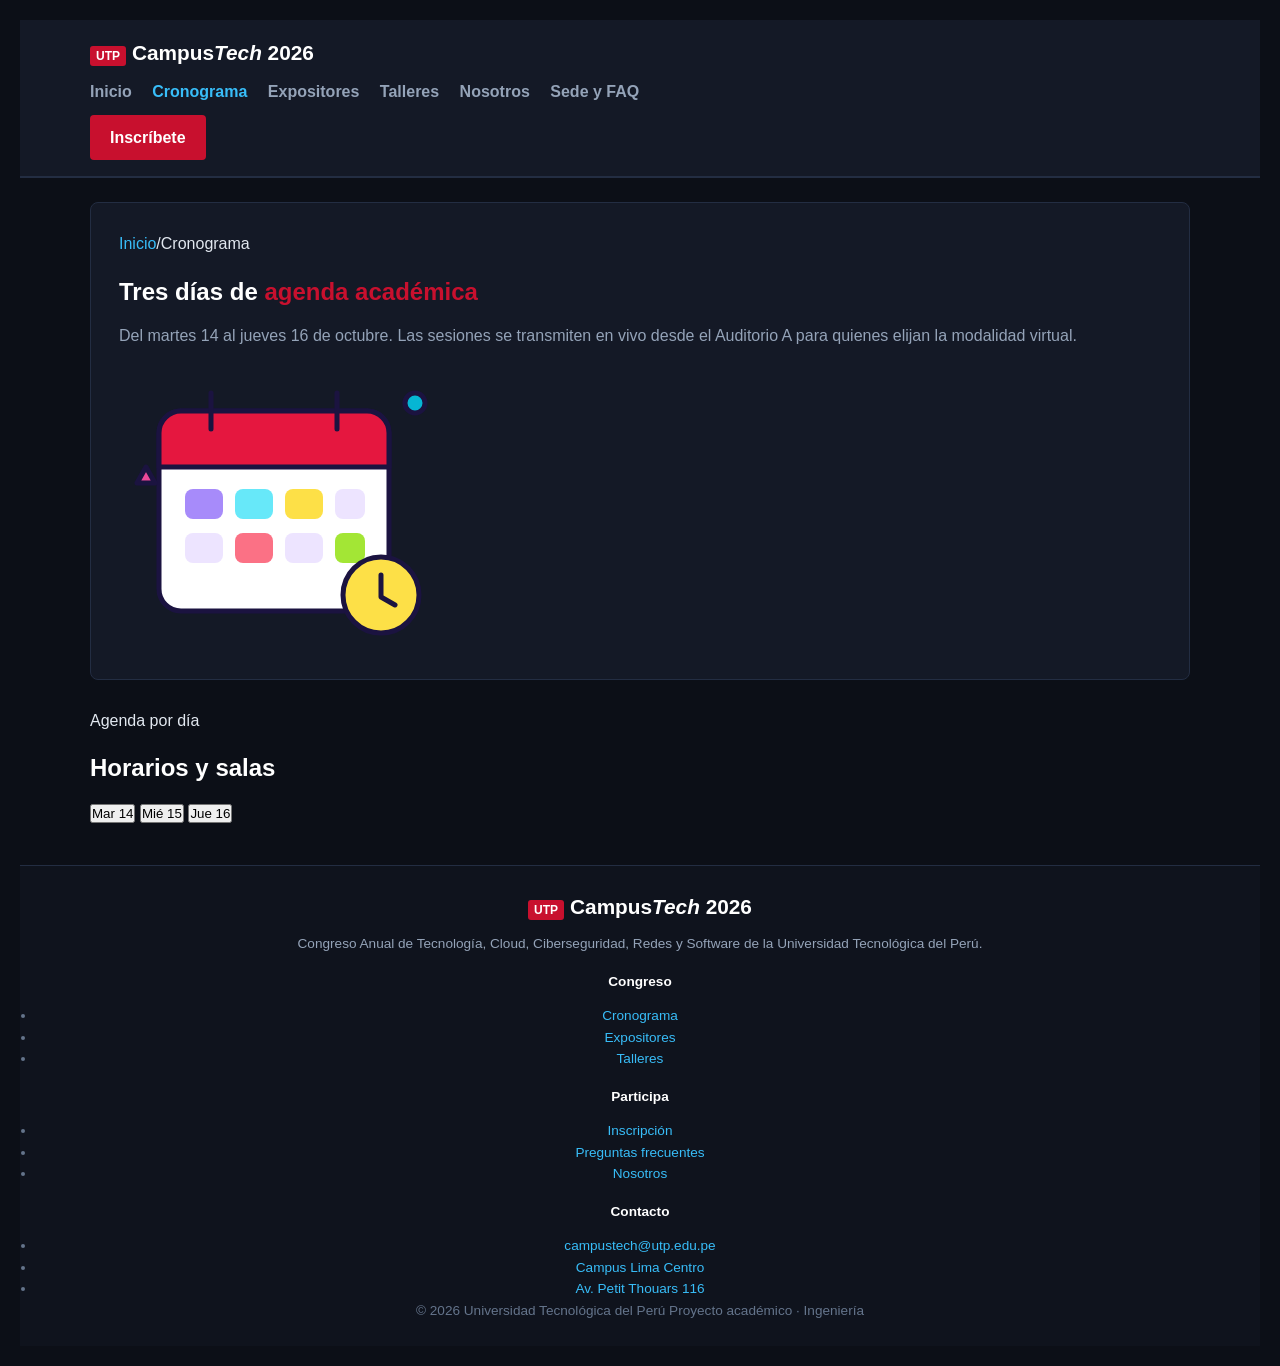
==== cronograma.html @ c03848bf "feat(sesion-02): estructura semantica HTML5 y navegacion multi-pagina" ====
<!DOCTYPE html>
<html lang="es">
<head>
  <meta charset="UTF-8">
  <meta name="viewport" content="width=device-width, initial-scale=1">
  <title>CampusTech UTP 2026 — Cronograma</title>
  <meta name="description" content="Agenda de los tres días de CampusTech UTP 2026: horarios, salas, tracks y tarifas de los pases.">
  <link rel="stylesheet" href="css/styles.css">
  </head>
<body>

  <!-- ========== HEADER ========== -->
  <header class="site-header">
    <div class="header-container">
      <a href="index.html" class="logo"><span class="utp-badge">UTP</span><span class="logo-text">Campus<em>Tech</em> 2026</span></a>
      <nav class="main-nav" id="main-nav" aria-label="Principal">
        <ul>
          <li><a href="index.html" class="nav-link">Inicio</a></li>
          <li><a href="cronograma.html" class="nav-link active" aria-current="page">Cronograma</a></li>
          <li><a href="expositores.html" class="nav-link">Expositores</a></li>
          <li><a href="talleres.html" class="nav-link">Talleres</a></li>
          <li><a href="nosotros.html" class="nav-link">Nosotros</a></li>
          <li><a href="sede.html" class="nav-link">Sede y FAQ</a></li>
        </ul>
        <a href="registro.html" class="btn-primary">Inscríbete</a>
      </nav>
      </div>
  </header>

  <main class="main-content">

    <!-- ========== HERO ========== -->
    <section class="hero-banner page-hero hero--cyan">
      <nav class="breadcrumb" aria-label="Ruta"><a href="index.html">Inicio</a><span>/</span><span aria-current="page">Cronograma</span></nav>
      <h1 class="page-title">Tres días de <span>agenda académica</span></h1>
      <p class="tagline">Del martes 14 al jueves 16 de octubre. Las sesiones se transmiten en vivo desde el Auditorio A para quienes elijan la modalidad virtual.</p>
      <img class="hero-art" src="assets/img/calendario.svg" alt="" width="320" height="280">
    </section>

    <!-- ========== AGENDA POR DÍA ========== -->
    <section class="table-section">
      <span class="section-eyebrow">Agenda por día</span>
      <h2>Horarios y salas</h2>
      <div class="filters" role="tablist" aria-label="Día del congreso">
        <button class="btn-filter active" role="tab" aria-selected="true" aria-controls="dia-14">Mar 14</button>
        <button class="btn-filter" role="tab" aria-selected="false" aria-controls="dia-15">Mié 15</button>
        <button class="btn-filter" role="tab" aria-selected="false" aria-controls="dia-16">Jue 16</button>
      </div>

      <!-- Martes 14 -->
      <div class="table-responsive" id="dia-14" role="tabpanel">
        <!-- En la sesión 04 se maquetarán las tablas de horarios y tarifas -->
<!-- <table class="custom-table">
          <caption>Martes 14 de octubre · Cloud y Sistemas<small>Horarios en hora de Lima (GMT-5)</small></caption>
          <thead><tr><th scope="col">Hora</th><th scope="col">Sesión</th><th scope="col">Expositor</th><th scope="col">Sala</th><th scope="col">Track</th></tr></thead>
          <tbody>
            <tr><td>08:30</td><td>Acreditación y café de bienvenida</td><td>Comité organizador</td><td>Hall principal</td><td><span class="badge">General</span></td></tr>
            <tr><td>09:15</td><td>Inauguración oficial</td><td>Decanato de Ingeniería</td><td>Auditorio A</td><td><span class="badge">General</span></td></tr>
            <tr class="highlight-row"><td>09:45</td><td>Keynote: Arquitecturas cloud-native en el Perú</td><td>Lucía Paredes</td><td>Auditorio A</td><td><span class="badge sistemas">Sistemas</span></td></tr>
            <tr><td>11:00</td><td>Zero Trust en redes universitarias</td><td>Camila Rojas</td><td>Sala 204</td><td><span class="badge seguridad">Seguridad</span></td></tr>
            <tr><td>11:00</td><td>SD-WAN y automatización con Python</td><td>Valeria Chávez</td><td>Lab 3</td><td><span class="badge redes">Redes</span></td></tr>
            <tr><td>14:30</td><td>Taller: APIs con TypeScript y testing</td><td>Martín Torres</td><td>Lab 1</td><td><span class="badge software">Software</span></td></tr>
            <tr><td>16:30</td><td>Panel: Datos e IA en la empresa peruana</td><td>Invitados</td><td>Auditorio A</td><td><span class="badge sistemas">Sistemas</span></td></tr>
          </tbody>
        </table>
      </div>

      <!-- Miércoles 15 -->
      <div class="table-responsive" id="dia-15" role="tabpanel" hidden>
        <!-- En la sesión 04 se maquetarán las tablas de horarios y tarifas -->
<!-- <table class="custom-table">
          <caption>Miércoles 15 de octubre · Seguridad y Redes<small>Horarios en hora de Lima (GMT-5)</small></caption>
          <thead><tr><th scope="col">Hora</th><th scope="col">Sesión</th><th scope="col">Expositor</th><th scope="col">Sala</th><th scope="col">Track</th></tr></thead>
          <tbody>
            <tr class="highlight-row"><td>09:00</td><td>Keynote: Anatomía de un ataque a la cadena de suministro</td><td>Diego Ramírez</td><td>Auditorio A</td><td><span class="badge seguridad">Seguridad</span></td></tr>
            <tr><td>10:30</td><td>Redes 5G privadas para la industria</td><td>Jorge Huamán</td><td>Sala 204</td><td><span class="badge redes">Redes</span></td></tr>
            <tr><td>10:30</td><td>Taller: Pentesting web con OWASP Top 10</td><td>Diego Ramírez</td><td>Lab 2</td><td><span class="badge seguridad">Seguridad</span></td></tr>
            <tr><td>12:00</td><td>Observabilidad para equipos pequeños</td><td>Rosa Medina</td><td>Sala 204</td><td><span class="badge sistemas">Sistemas</span></td></tr>
            <tr><td>14:30</td><td>Taller: Laboratorio de enrutamiento con Packet Tracer</td><td>Valeria Chávez</td><td>Lab 3</td><td><span class="badge redes">Redes</span></td></tr>
            <tr><td>16:00</td><td>Capture The Flag interfacultades</td><td>CiberLab</td><td>Labs 1–2</td><td><span class="badge seguridad">Seguridad</span></td></tr>
            <tr><td>18:00</td><td>Networking y feria de empleabilidad</td><td>Empresas aliadas</td><td>Hall principal</td><td><span class="badge">General</span></td></tr>
          </tbody>
        </table>
      </div>

      <!-- Jueves 16 -->
      <div class="table-responsive" id="dia-16" role="tabpanel" hidden>
        <!-- En la sesión 04 se maquetarán las tablas de horarios y tarifas -->
<!-- <table class="custom-table">
          <caption>Jueves 16 de octubre · Software y cierre<small>Horarios en hora de Lima (GMT-5)</small></caption>
          <thead><tr><th scope="col">Hora</th><th scope="col">Sesión</th><th scope="col">Expositor</th><th scope="col">Sala</th><th scope="col">Track</th></tr></thead>
          <tbody>
            <tr class="highlight-row"><td>09:00</td><td>Keynote: Diseño de APIs que sobreviven a su segundo año</td><td>Martín Torres</td><td>Auditorio A</td><td><span class="badge software">Software</span></td></tr>
            <tr><td>10:30</td><td>Rendimiento en apps móviles a escala</td><td>Andrés Salazar</td><td>Sala 204</td><td><span class="badge software">Software</span></td></tr>
            <tr><td>10:30</td><td>Taller: CI/CD con GitHub Actions</td><td>Paola Vega</td><td>Lab 1</td><td><span class="badge software">Software</span></td></tr>
            <tr><td>12:00</td><td>Gobierno de seguridad para equipos pequeños</td><td>Camila Rojas</td><td>Sala 204</td><td><span class="badge seguridad">Seguridad</span></td></tr>
            <tr><td>14:30</td><td>Final del hackathon CampusTech</td><td>Jurado</td><td>Auditorio A</td><td><span class="badge software">Software</span></td></tr>
            <tr class="highlight-row"><td>17:00</td><td>Premiación y clausura</td><td>Comité organizador</td><td>Auditorio A</td><td><span class="badge">General</span></td></tr>
          </tbody>
        </table>
      </div>
    </section>

    <!-- ========== SALAS ========== -->
    <section>
      <span class="section-eyebrow">Salas</span>
      <h2>Dónde ocurre cada sesión</h2>
      <p class="section-subtitle">Todas las salas están en el pabellón B del Campus Lima Centro, a menos de dos minutos entre sí.</p>
      <div class="two-col">
        <div class="info-card"><span class="label">Auditorio A · 450 personas</span><h3>Keynotes y paneles</h3><p>Sesiones plenarias con traducción y transmisión en vivo.</p></div>
        <div class="info-card"><span class="label">Sala 204 · 120 personas</span><h3>Charlas técnicas</h3><p>Tracks de Ciberseguridad y Sistemas en formato de 45 minutos.</p></div>
        <div class="info-card"><span class="label">Labs 1–3 · 30 puestos c/u</span><h3>Talleres prácticos</h3><p>Equipos con entornos preconfigurados. Requiere inscripción previa al taller.</p></div>
        <div class="info-card"><span class="label">Hall principal</span><h3>Feria y networking</h3><p>Stands de empresas aliadas, café y zona de pósters de proyectos estudiantiles.</p></div>
      </div>
    </section>

    <!-- ========== TARIFAS ========== -->
    <section class="table-section" id="tarifas">
      <span class="section-eyebrow">Pases y tarifas</span>
      <h2>Elige tu pase</h2>
      <div class="table-responsive">
        <!-- En la sesión 04 se maquetarán las tablas de horarios y tarifas -->
<!-- <table class="custom-table">
          <caption>Comparativa de pases<small>Precios en soles, IGV incluido. Preventa válida hasta el 30 de septiembre.</small></caption>
          <thead><tr><th scope="col">Beneficio</th><th scope="col">Estudiante</th><th scope="col" class="recommended">Completo</th><th scope="col">Profesional</th></tr></thead>
          <tbody>
            <tr><th scope="row">Precio preventa</th><td class="price">S/ 40</td><td class="price recommended">S/ 90</td><td class="price">S/ 180</td></tr>
            <tr><th scope="row">Precio regular</th><td>S/ 60</td><td class="recommended">S/ 120</td><td>S/ 220</td></tr>
            <tr><th scope="row">Charlas magistrales</th><td class="check">✓</td><td class="check recommended">✓</td><td class="check">✓</td></tr>
            <tr><th scope="row">Talleres prácticos</th><td class="cross">—</td><td class="check recommended">2 talleres</td><td class="check">Ilimitados</td></tr>
            <tr><th scope="row">Kit del congreso</th><td class="cross">—</td><td class="check recommended">✓</td><td class="check">✓</td></tr>
            <tr><th scope="row">Certificado digital</th><td class="check">✓</td><td class="check recommended">✓</td><td class="check">✓</td></tr>
            <tr><th scope="row">Acceso a grabaciones</th><td class="cross">—</td><td class="check recommended">30 días</td><td class="check">1 año</td></tr>
            <tr><th scope="row">Cupos disponibles</th><td>120</td><td class="recommended"><span class="badge-urgent">Últimos 18</span></td><td>40</td></tr>
          </tbody>
        </table>
      </div>
    </section>

    <!-- ========== CTA ========== -->
    <section class="cta-band">
      <div>
        <h2>¿Ya elegiste tu pase?</h2>
        <p>Completa tu inscripción en menos de dos minutos y recibe la confirmación por correo.</p>
      </div>
      <div class="hero-actions"><a href="registro.html" class="btn-primary">Ir al registro</a></div>
    </section>
  </main>

  <!-- ========== FOOTER ========== -->
  <footer class="site-footer">
    <div class="footer-grid">
      <div class="footer-col">
        <a href="index.html" class="logo"><span class="utp-badge">UTP</span><span class="logo-text">Campus<em>Tech</em> 2026</span></a>
        <p>Congreso Anual de Tecnología, Cloud, Ciberseguridad, Redes y Software de la Universidad Tecnológica del Perú.</p>
      </div>
      <div class="footer-col">
        <h4>Congreso</h4>
        <ul>
          <li><a href="cronograma.html">Cronograma</a></li>
          <li><a href="expositores.html">Expositores</a></li>
          <li><a href="talleres.html">Talleres</a></li>
        </ul>
      </div>
      <div class="footer-col">
        <h4>Participa</h4>
        <ul>
          <li><a href="registro.html">Inscripción</a></li>
          <li><a href="sede.html">Preguntas frecuentes</a></li>
          <li><a href="nosotros.html">Nosotros</a></li>
        </ul>
      </div>
      <div class="footer-col">
        <h4>Contacto</h4>
        <ul>
          <li><a href="mailto:campustech@utp.edu.pe">campustech@utp.edu.pe</a></li>
          <li><a href="sede.html">Campus Lima Centro</a></li>
          <li><a href="sede.html">Av. Petit Thouars 116</a></li>
        </ul>
      </div>
    </div>
    <div class="footer-bottom">
      <span>© 2026 Universidad Tecnológica del Perú</span>
      <span>Proyecto académico · Ingeniería</span>
    </div>
  </footer>

</body>
</html>
---- css/styles.css ----
/* ========================================================
   CampusTech UTP 2026 — Unidad 1: Estilos Básicos de HTML5
   ======================================================== */
* {
  margin: 0;
  padding: 0;
  box-sizing: border-box;
}

body {
  font-family: Arial, Helvetica, sans-serif;
  background-color: #0c0f17;
  color: #e2e8f0;
  line-height: 1.6;
  padding: 20px;
}

h1, h2, h3, h4 {
  color: #ffffff;
  margin-top: 16px;
  margin-bottom: 12px;
}

h1 span, h2 span {
  color: #c8102e;
}

p {
  margin-bottom: 14px;
  color: #94a3b8;
}

a {
  color: #38bdf8;
  text-decoration: none;
}

a:hover {
  text-decoration: underline;
}

.live-pill {
  display: inline-block;
  background-color: #1e293b;
  color: #38bdf8;
  padding: 4px 12px;
  border-radius: 12px;
  font-size: 0.85rem;
  margin-bottom: 12px;
  border: 1px solid #334155;
}

.live-dot {
  display: inline-block;
  width: 8px;
  height: 8px;
  background-color: #38bdf8;
  border-radius: 50%;
  margin-right: 6px;
}

.utp-badge {
  background-color: #c8102e;
  color: #ffffff;
  font-size: 0.75rem;
  font-weight: bold;
  padding: 3px 6px;
  border-radius: 3px;
  margin-right: 6px;
}

.site-header {
  background-color: #141926;
  border-bottom: 2px solid #232d42;
  padding: 16px;
  margin-bottom: 24px;
}

.header-container {
  max-width: 1100px;
  margin: 0 auto;
}

.logo {
  font-size: 1.3rem;
  font-weight: bold;
  color: #ffffff;
  display: block;
  margin-bottom: 10px;
}

.main-nav ul {
  list-style: none;
  padding: 0;
  margin: 10px 0;
}

.main-nav li {
  display: inline-block;
  margin-right: 16px;
}

.nav-link {
  color: #94a3b8;
  font-weight: bold;
}

.nav-link.active {
  color: #38bdf8;
}

.main-content {
  max-width: 1100px;
  margin: 0 auto;
}

.hero-banner {
  background-color: #141926;
  border: 1px solid #232d42;
  border-radius: 8px;
  padding: 28px;
  margin-bottom: 28px;
}

.hero-actions {
  margin: 18px 0;
}

.btn-primary {
  display: inline-block;
  background-color: #c8102e;
  color: #ffffff;
  padding: 10px 20px;
  border-radius: 4px;
  font-weight: bold;
  margin-right: 10px;
}

.btn-secondary {
  display: inline-block;
  background-color: #1e293b;
  color: #f1f5f9;
  border: 1px solid #334155;
  padding: 10px 20px;
  border-radius: 4px;
  font-weight: bold;
}

.hero-meta div {
  margin-bottom: 6px;
  color: #94a3b8;
}

.hero-meta strong {
  color: #ffffff;
  margin-right: 6px;
}

.tracks-grid, .speakers-grid, .workshops-grid, .stats-grid {
  margin: 20px 0;
}

.track-card, .speaker-card, .workshop-card, .stat, .mission-card, .info-card {
  background-color: #141926;
  border: 1px solid #232d42;
  border-radius: 6px;
  padding: 16px;
  margin-bottom: 16px;
}

.badge {
  display: inline-block;
  padding: 3px 8px;
  font-size: 0.75rem;
  border-radius: 3px;
  background-color: #1e293b;
  color: #38bdf8;
  border: 1px solid #334155;
  margin-bottom: 8px;
}

.custom-table {
  width: 100%;
  border-collapse: collapse;
  margin: 16px 0 24px;
  background-color: #141926;
}

.custom-table caption {
  text-align: left;
  font-weight: bold;
  color: #38bdf8;
  margin-bottom: 8px;
  font-size: 1.1rem;
}

.custom-table th, .custom-table td {
  border: 1px solid #334155;
  padding: 10px 12px;
  text-align: left;
}

.custom-table th {
  background-color: #1e293b;
  color: #ffffff;
}

.custom-table tr:nth-child(even) {
  background-color: #0f131d;
}

.form-card {
  background-color: #141926;
  border: 1px solid #232d42;
  border-radius: 8px;
  padding: 24px;
  margin: 20px 0;
}

fieldset {
  border: 1px solid #334155;
  border-radius: 6px;
  padding: 16px;
  margin-bottom: 20px;
}

legend {
  font-weight: bold;
  color: #38bdf8;
  padding: 0 8px;
}

.form-group {
  margin-bottom: 14px;
}

label {
  display: block;
  margin-bottom: 4px;
  font-size: 0.9rem;
  color: #cbd5e1;
}

.required {
  color: #c8102e;
  margin-left: 4px;
}

input[type="text"], input[type="email"], input[type="tel"], select, textarea {
  width: 100%;
  max-width: 550px;
  padding: 8px 12px;
  background-color: #0c0f17;
  color: #ffffff;
  border: 1px solid #334155;
  border-radius: 4px;
  font-family: inherit;
  font-size: 0.95rem;
}

input[type="radio"], input[type="checkbox"] {
  margin-right: 8px;
}

.form-hint {
  display: block;
  font-size: 0.8rem;
  color: #64748b;
  margin-top: 4px;
}

video, audio {
  max-width: 100%;
  margin: 12px 0;
  display: block;
}

.site-footer {
  background-color: #0f131d;
  border-top: 1px solid #232d42;
  padding: 24px 16px;
  margin-top: 40px;
  text-align: center;
  color: #64748b;
  font-size: 0.85rem;
}
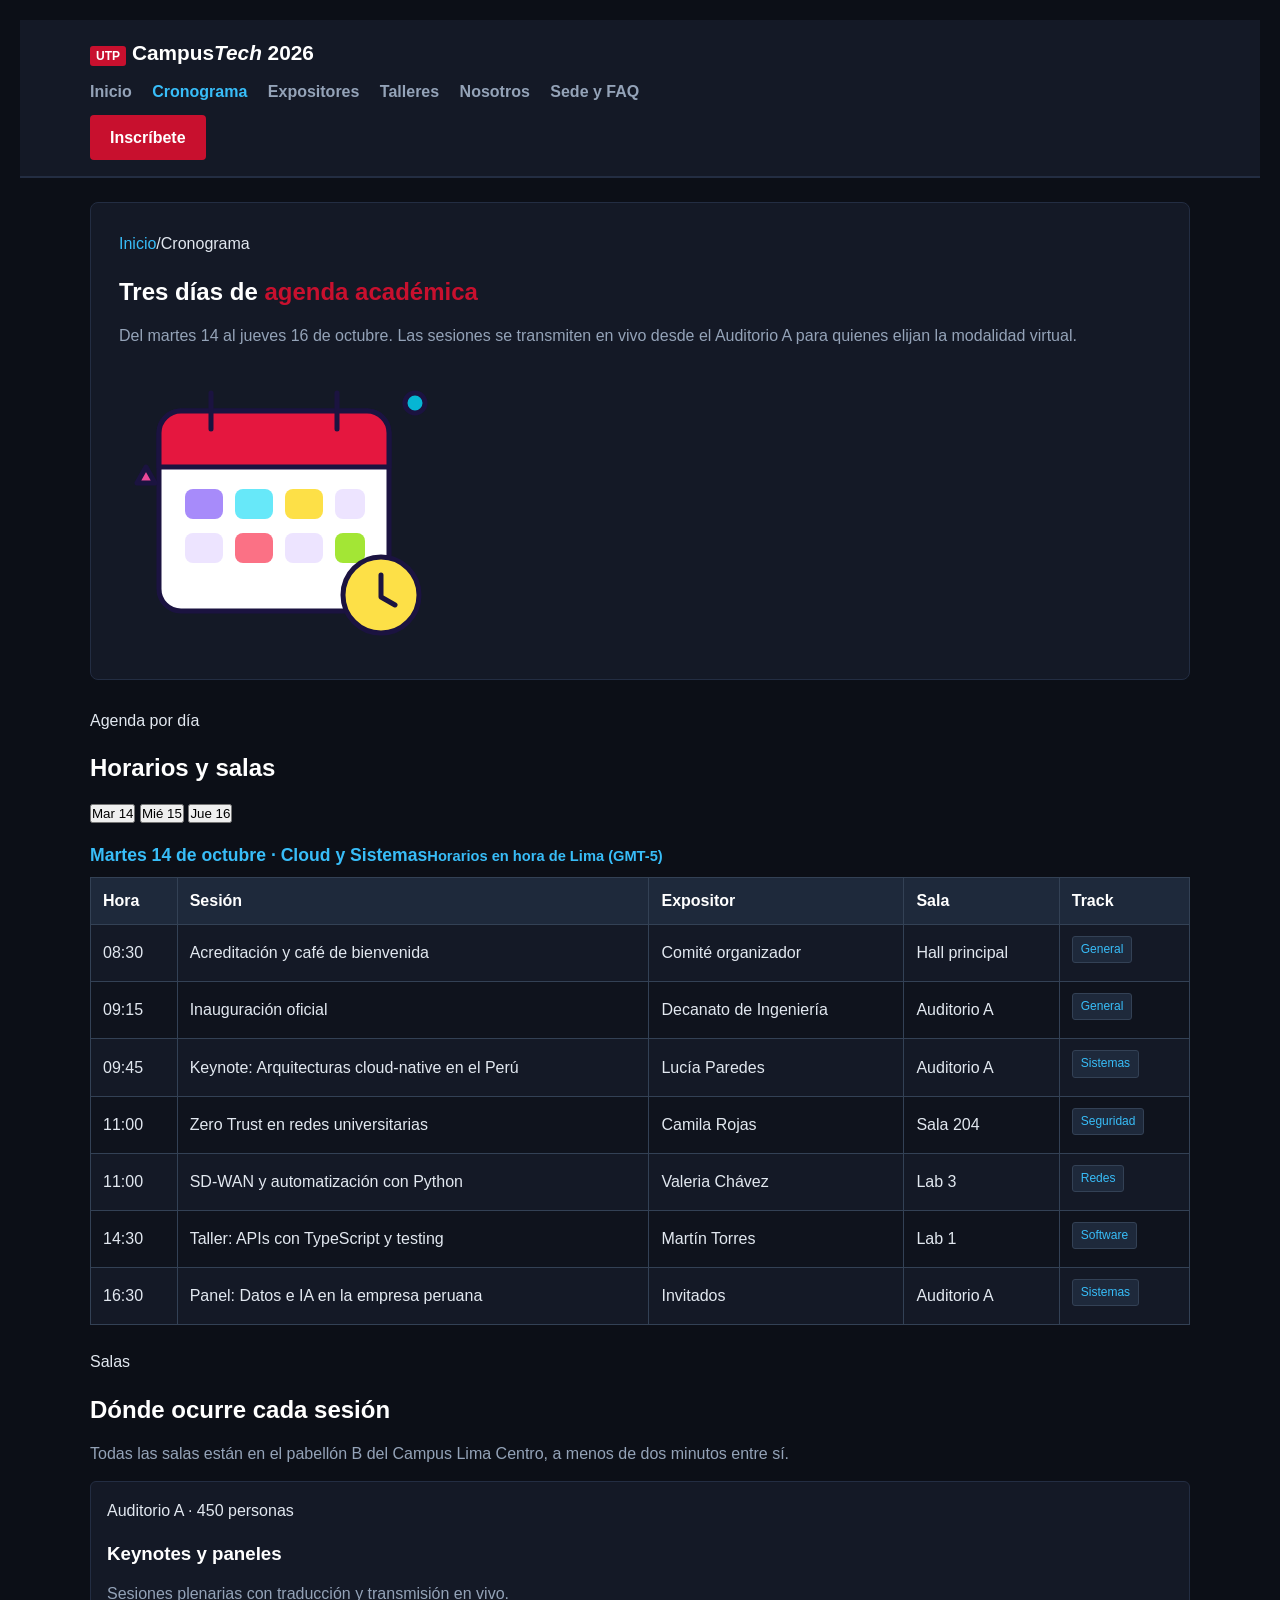
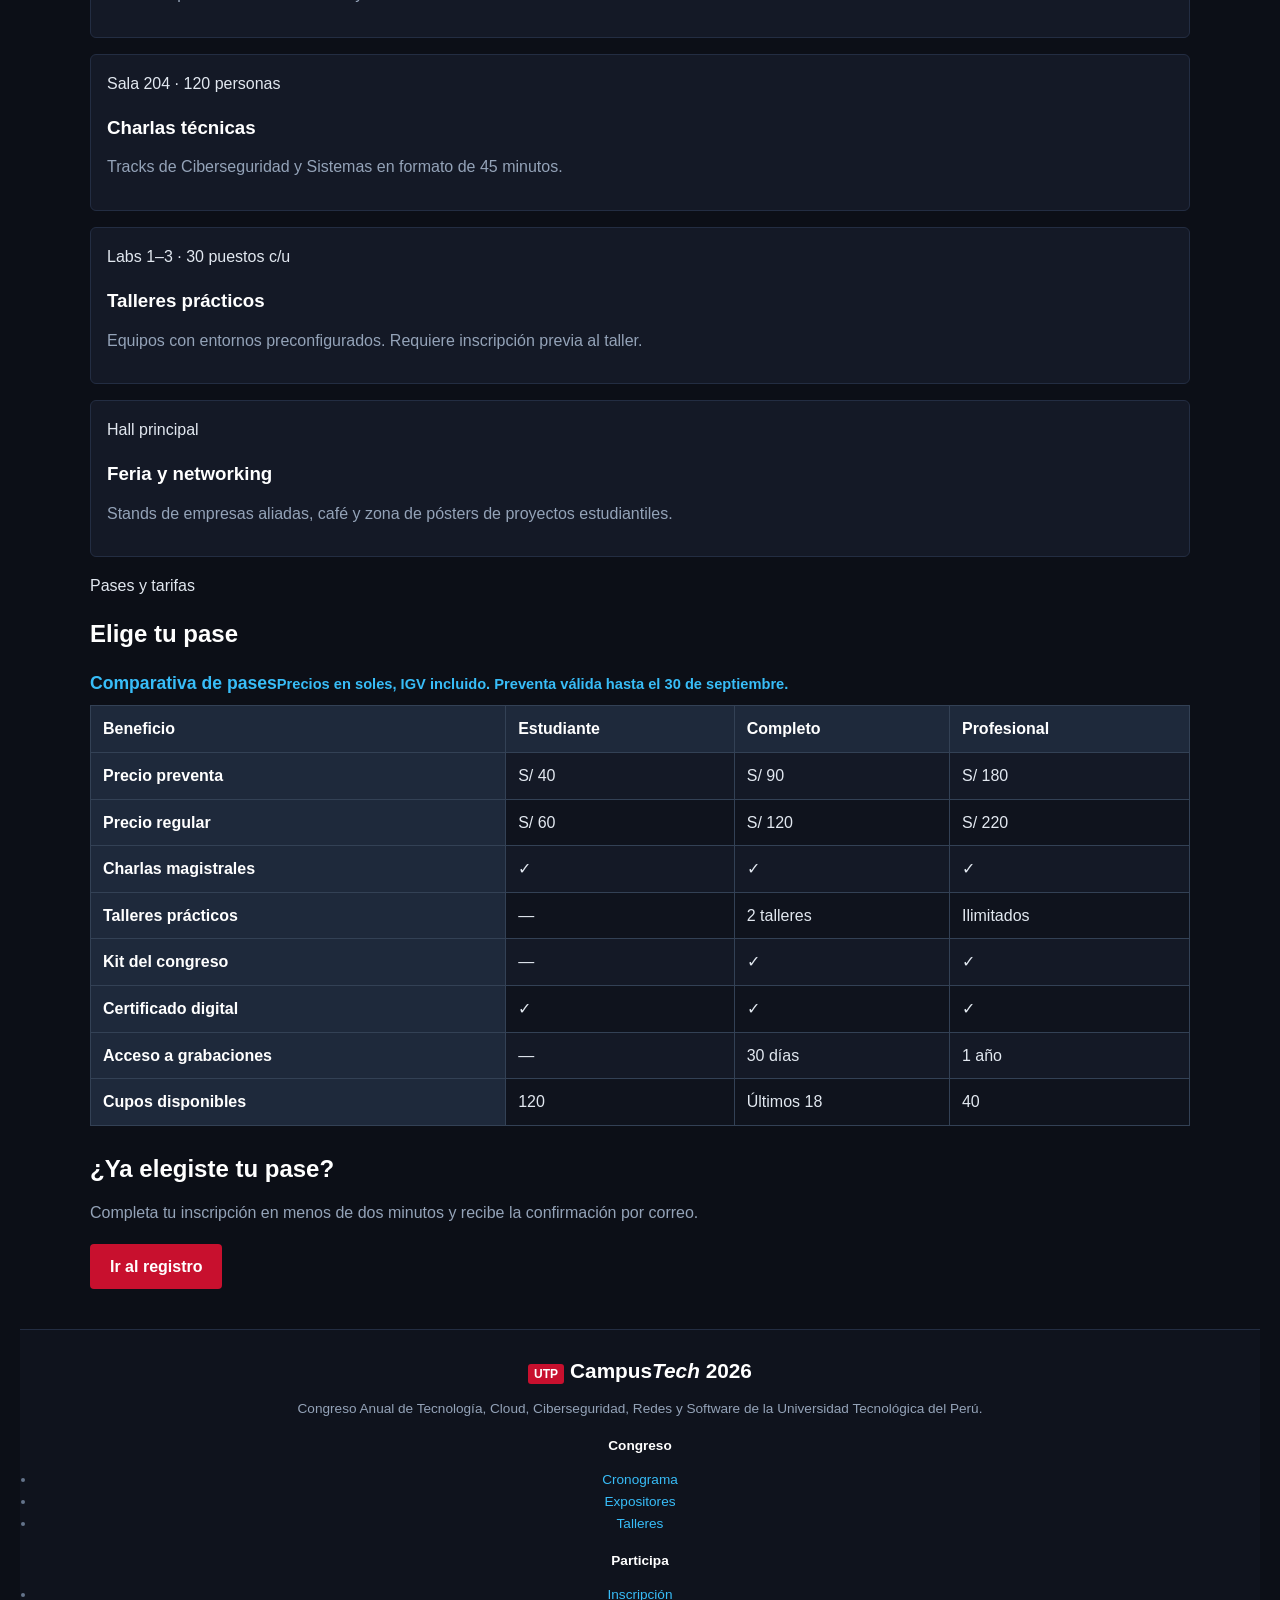
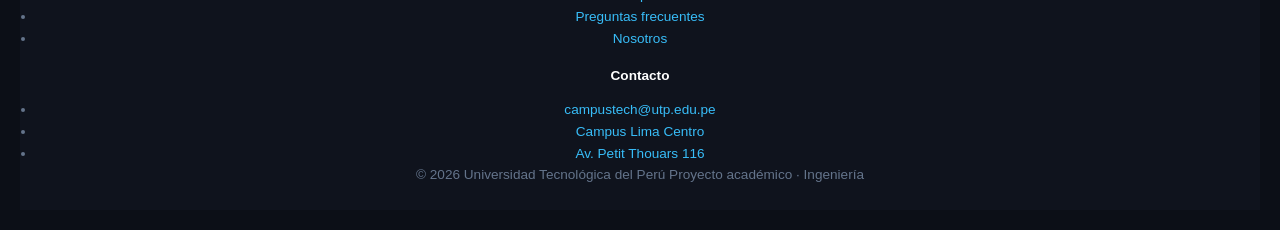
==== commit 2c3c43f8: "feat(sesion-04): tablas de datos estructuradas y catalogos accesibles" ====
--- a/cronograma.html
+++ b/cronograma.html
@@ -49,8 +49,7 @@
 
       <!-- Martes 14 -->
       <div class="table-responsive" id="dia-14" role="tabpanel">
-        <!-- En la sesión 04 se maquetarán las tablas de horarios y tarifas -->
-<!-- <table class="custom-table">
+        <table class="custom-table">
           <caption>Martes 14 de octubre · Cloud y Sistemas<small>Horarios en hora de Lima (GMT-5)</small></caption>
           <thead><tr><th scope="col">Hora</th><th scope="col">Sesión</th><th scope="col">Expositor</th><th scope="col">Sala</th><th scope="col">Track</th></tr></thead>
           <tbody>
@@ -67,8 +66,7 @@
 
       <!-- Miércoles 15 -->
       <div class="table-responsive" id="dia-15" role="tabpanel" hidden>
-        <!-- En la sesión 04 se maquetarán las tablas de horarios y tarifas -->
-<!-- <table class="custom-table">
+        <table class="custom-table">
           <caption>Miércoles 15 de octubre · Seguridad y Redes<small>Horarios en hora de Lima (GMT-5)</small></caption>
           <thead><tr><th scope="col">Hora</th><th scope="col">Sesión</th><th scope="col">Expositor</th><th scope="col">Sala</th><th scope="col">Track</th></tr></thead>
           <tbody>
@@ -85,8 +83,7 @@
 
       <!-- Jueves 16 -->
       <div class="table-responsive" id="dia-16" role="tabpanel" hidden>
-        <!-- En la sesión 04 se maquetarán las tablas de horarios y tarifas -->
-<!-- <table class="custom-table">
+        <table class="custom-table">
           <caption>Jueves 16 de octubre · Software y cierre<small>Horarios en hora de Lima (GMT-5)</small></caption>
           <thead><tr><th scope="col">Hora</th><th scope="col">Sesión</th><th scope="col">Expositor</th><th scope="col">Sala</th><th scope="col">Track</th></tr></thead>
           <tbody>
@@ -119,8 +116,7 @@
       <span class="section-eyebrow">Pases y tarifas</span>
       <h2>Elige tu pase</h2>
       <div class="table-responsive">
-        <!-- En la sesión 04 se maquetarán las tablas de horarios y tarifas -->
-<!-- <table class="custom-table">
+        <table class="custom-table">
           <caption>Comparativa de pases<small>Precios en soles, IGV incluido. Preventa válida hasta el 30 de septiembre.</small></caption>
           <thead><tr><th scope="col">Beneficio</th><th scope="col">Estudiante</th><th scope="col" class="recommended">Completo</th><th scope="col">Profesional</th></tr></thead>
           <tbody>
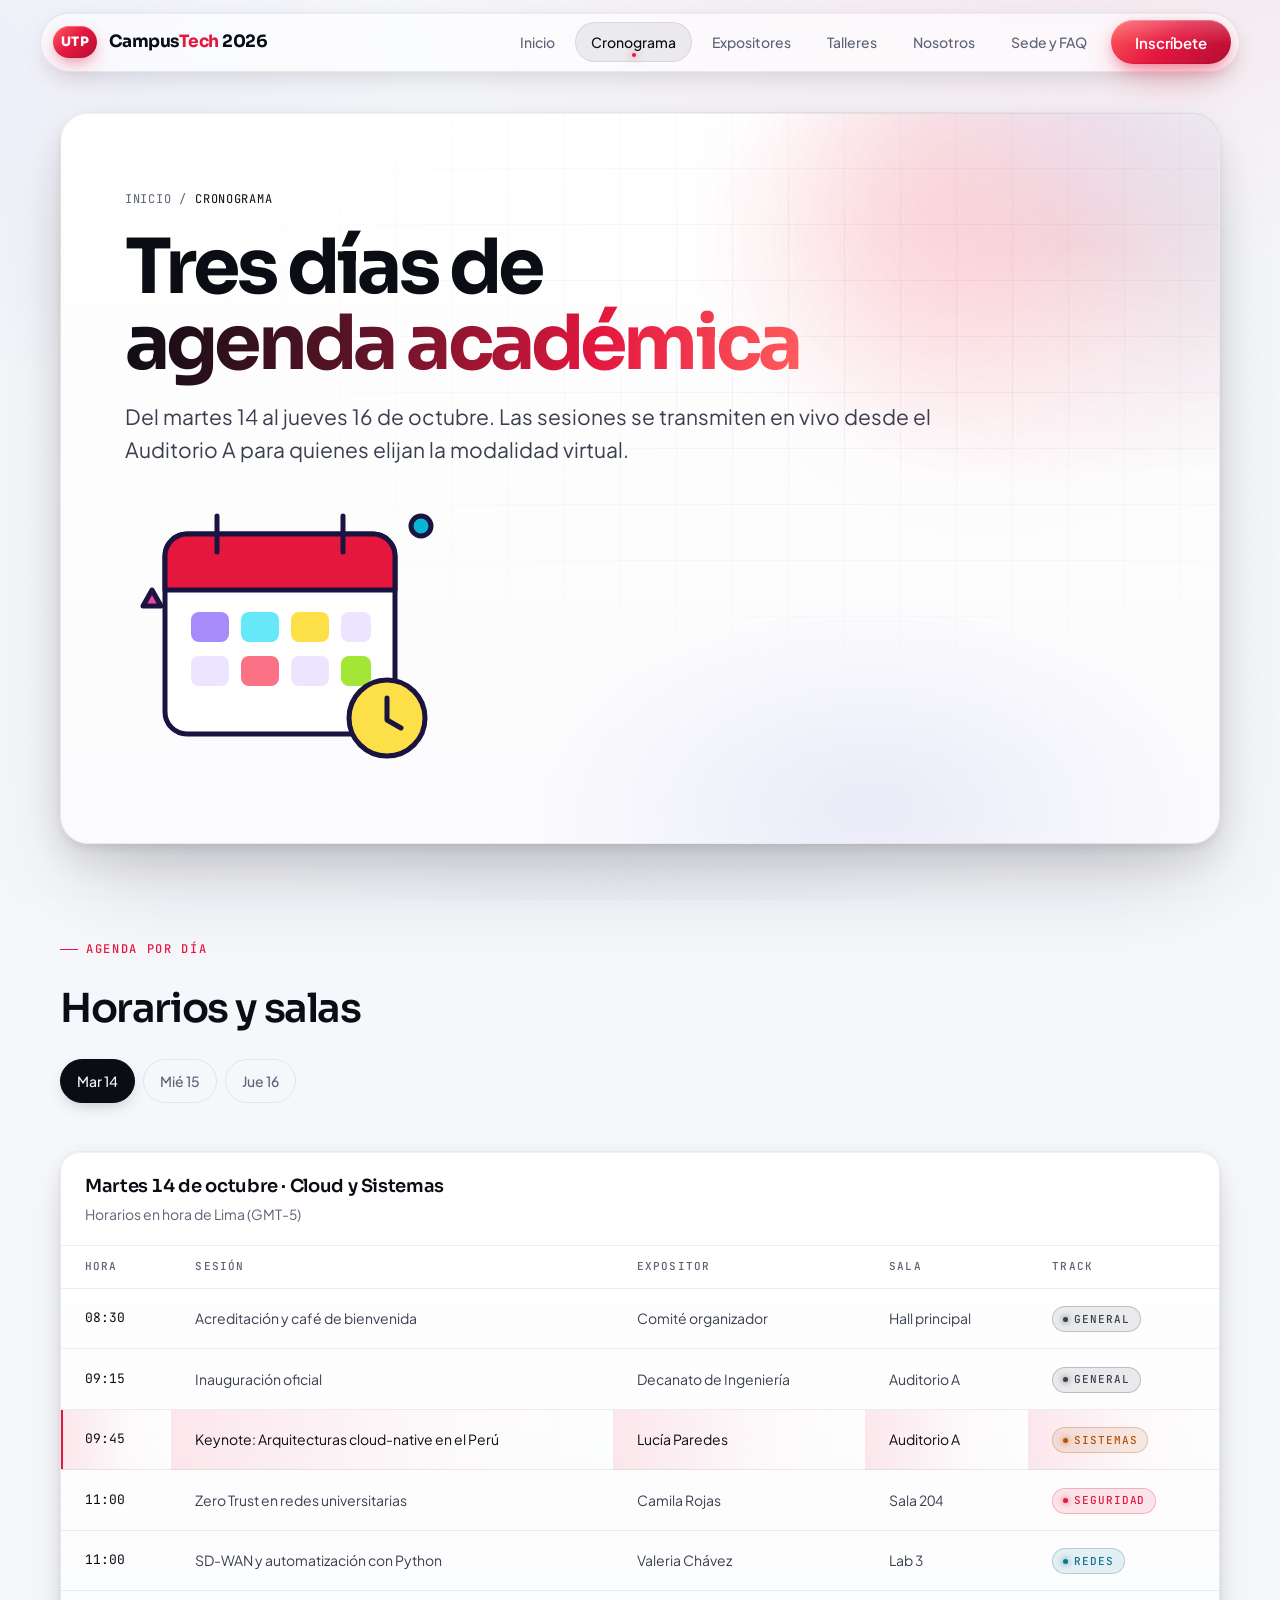
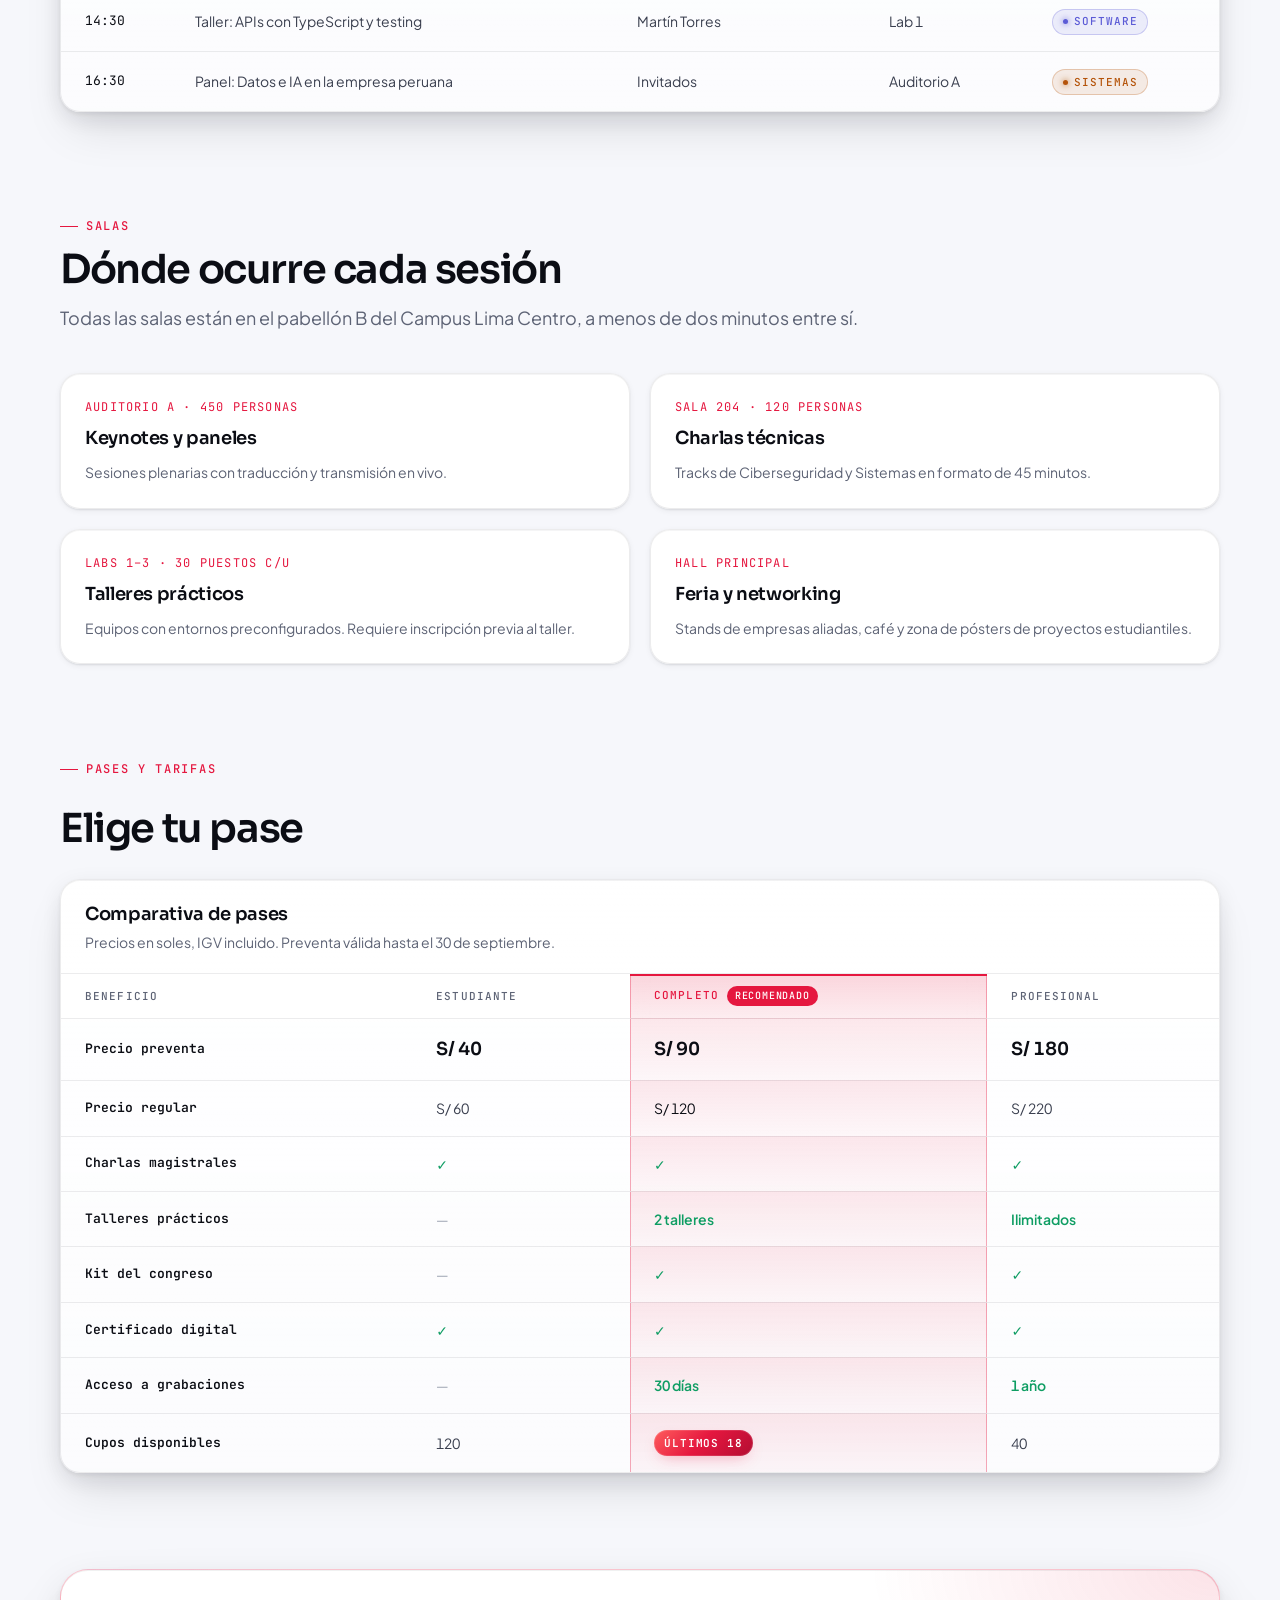
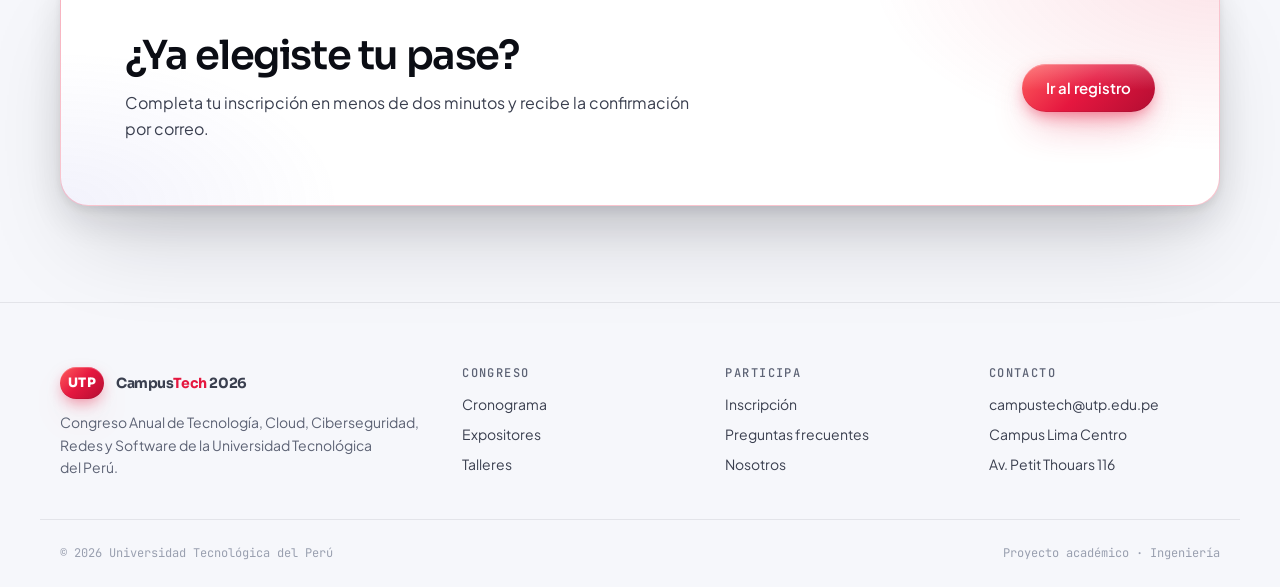
==== commit 2d68b0d1: "feat(sesion-06): tipografia Google Fonts, iconografia SVG y variables CSS" ====
--- a/cronograma.html
+++ b/cronograma.html
@@ -5,6 +5,9 @@
   <meta name="viewport" content="width=device-width, initial-scale=1">
   <title>CampusTech UTP 2026 — Cronograma</title>
   <meta name="description" content="Agenda de los tres días de CampusTech UTP 2026: horarios, salas, tracks y tarifas de los pases.">
+  <link rel="preconnect" href="https://fonts.googleapis.com">
+  <link rel="preconnect" href="https://fonts.gstatic.com" crossorigin>
+  <link href="https://fonts.googleapis.com/css2?family=Bricolage+Grotesque:opsz,wght@12..96,600..800&family=JetBrains+Mono:wght@400;500;600&family=Plus+Jakarta+Sans:wght@400;500;600;700&family=Sora:wght@500;600;700;800&display=swap" rel="stylesheet">
   <link rel="stylesheet" href="css/styles.css">
   </head>
 <body>
@@ -24,7 +27,10 @@
         </ul>
         <a href="registro.html" class="btn-primary">Inscríbete</a>
       </nav>
-      </div>
+      <button class="hamburger-btn" aria-label="Abrir menú" aria-controls="main-nav" aria-expanded="false">
+        <span class="bar"></span><span class="bar"></span><span class="bar"></span>
+      </button>
+    </div>
   </header>
 
   <main class="main-content">
--- a/css/styles.css
+++ b/css/styles.css
@@ -1,286 +1,2189 @@
-/* ========================================================
-   CampusTech UTP 2026 — Unidad 1: Estilos Básicos de HTML5
-   ======================================================== */
-* {
-  margin: 0;
+/* =========================================================
+   CampusTech UTP 2026 — styles.css
+   Base, tokens, tipografía y componentes
+   Fuentes: Sora (display) · Plus Jakarta Sans (texto) · JetBrains Mono (micro-labels)
+   ========================================================= */
+
+:root {
+  /* ---- Superficies (Obsidian / Midnight) ---- */
+  --bg:            #f6f7fb;
+  --bg-elev-1:     #ffffff;
+  --bg-elev-2:     #ffffff;
+  --bg-elev-3:     #eceef4;
+  --surface-glass: rgba(255, 255, 255, 0.72);
+
+  /* ---- Tinta ---- */
+  --ink:           #0b0d14;
+  --ink-soft:      #3a3f4f;
+  --ink-mute:      #5d6375;
+  --ink-faint:     #9aa0b0;
+
+  /* ---- Líneas translúcidas ---- */
+  --line:          rgba(15, 18, 30, 0.08);
+  --line-strong:   rgba(15, 18, 30, 0.13);
+  --line-hover:    rgba(15, 18, 30, 0.24);
+
+  /* ---- Identidad UTP ---- */
+  --utp:           #e5173f;   /* carmesí */
+  --utp-600:       #c8102e;
+  --coral:         #e5173f;
+  --coral-soft:    rgba(229, 23, 63, 0.10);
+  --utp-glow:      rgba(229, 23, 63, 0.35);
+
+  /* ---- Micro-acentos ---- */
+  --cyan:          #0891b2;
+  --cyan-soft:     rgba(8, 145, 178, 0.10);
+  --indigo:        #5b5bd6;
+  --indigo-soft:   rgba(91, 91, 214, 0.10);
+  --lime:          #a3f06b;
+  --amber:         #c27803;
+
+  /* ---- Estados ---- */
+  --success:       #0f9d63;
+  --success-soft:  rgba(15, 157, 99, 0.10);
+  --danger:        #e11d48;
+  --danger-soft:   rgba(225, 29, 72, 0.10);
+
+  /* ---- Tracks ---- */
+  --track-software:  #5b5bd6;
+  --track-redes:     #0e7490;
+  --track-seguridad: #e5173f;
+  --track-sistemas:  #b45309;
+
+  /* ---- Gradientes ---- */
+  --grad-utp:   linear-gradient(135deg, #ff5d5d 0%, #e5173f 48%, #b30d32 100%);
+  --grad-text:  linear-gradient(100deg, #0b0d14 0%, #5a1426 35%, #e5173f 70%, #ff5d5d 100%);
+  --grad-edge:  linear-gradient(180deg, rgba(255,255,255,0.14), rgba(15,18,30,0.02));
+
+  /* ---- Tipografía ---- */
+  --font-display: "Sora", "Plus Jakarta Sans", system-ui, sans-serif;
+  --font-body:    "Plus Jakarta Sans", system-ui, -apple-system, "Segoe UI", sans-serif;
+  --font-mono:    "JetBrains Mono", ui-monospace, "SFMono-Regular", Menlo, monospace;
+
+  --fs-xs:   0.75rem;
+  --fs-sm:   0.875rem;
+  --fs-base: 1rem;
+  --fs-md:   1.125rem;
+  --fs-lg:   1.375rem;
+  --fs-xl:   clamp(1.75rem, 1.2rem + 2vw, 2.5rem);
+  --fs-2xl:  clamp(2.25rem, 1.4rem + 3.4vw, 3.75rem);
+  --fs-hero: clamp(2.75rem, 1.2rem + 6.2vw, 6.5rem);
+
+  /* ---- Espaciado (escala 4px) ---- */
+  --sp-1: 0.25rem;  --sp-2: 0.5rem;  --sp-3: 0.75rem; --sp-4: 1rem;
+  --sp-5: 1.25rem;  --sp-6: 1.5rem;  --sp-8: 2rem;    --sp-10: 2.5rem;
+  --sp-12: 3rem;    --sp-16: 4rem;   --sp-20: 5rem;   --sp-24: 6rem;
+
+  /* ---- Radios ---- */
+  --r-xs: 6px; --r-sm: 10px; --r-md: 14px; --r-lg: 20px; --r-xl: 28px; --r-pill: 999px;
+
+  /* ---- Sombras multicapa (ambient + direct) ---- */
+  --shadow-sm:
+    0 1px 0 rgba(15,18,30,0.04) inset,
+    0 1px 2px rgba(15,18,30,0.096),
+    0 2px 6px rgba(15,18,30,0.058);
+  --shadow-md:
+    0 1px 0 rgba(15,18,30,0.05) inset,
+    0 2px 4px rgba(15,18,30,0.070),
+    0 8px 24px rgba(15,18,30,0.090),
+    0 24px 48px -12px rgba(15,18,30,0.128);
+  --shadow-lg:
+    0 1px 0 rgba(15,18,30,0.06) inset,
+    0 4px 8px rgba(15,18,30,0.077),
+    0 16px 40px rgba(15,18,30,0.109),
+    0 48px 96px -24px rgba(15,18,30,0.176);
+  --shadow-utp:
+    0 1px 0 rgba(255,255,255,0.25) inset,
+    0 -1px 0 rgba(15,18,30,0.080) inset,
+    0 6px 16px -4px rgba(229,23,63,0.55),
+    0 18px 40px -12px rgba(229,23,63,0.45);
+  --ring-focus: 0 0 0 1px var(--cyan), 0 0 0 5px rgba(8,145,178,0.18);
+
+  /* ---- Movimiento ---- */
+  --ease-out:    cubic-bezier(0.22, 1, 0.36, 1);
+  --ease-spring: cubic-bezier(0.34, 1.56, 0.64, 1);
+  --ease-in-out: cubic-bezier(0.65, 0, 0.35, 1);
+  --dur-1: 140ms; --dur-2: 240ms; --dur-3: 420ms; --dur-4: 700ms;
+
+  /* ---- Layout ---- */
+  --container: 1200px;
+  --header-h: 72px;
+
+  color-scheme: light;
+}
+
+/* =========================================================
+   RESET + BASE
+   ========================================================= */
+*, *::before, *::after { box-sizing: border-box; }
+* { margin: 0; }
+
+html {
+  -webkit-text-size-adjust: 100%;
+  text-size-adjust: 100%;
+  scroll-behavior: smooth;
+  scroll-padding-top: calc(var(--header-h) + 24px);
+}
+
+body {
+  min-height: 100vh;
+  font-family: var(--font-body);
+  font-size: var(--fs-base);
+  line-height: 1.6;
+  color: var(--ink-soft);
+  background-color: var(--bg);
+  background-image:
+    radial-gradient(1200px 600px at 85% -10%, rgba(229,23,63,0.07), transparent 60%),
+    radial-gradient(900px 500px at -10% 10%, rgba(91,91,214,0.06), transparent 60%),
+    radial-gradient(700px 400px at 50% 110%, rgba(8,145,178,0.05), transparent 60%);
+  background-attachment: fixed;
+  -webkit-font-smoothing: antialiased;
+  -moz-osx-font-smoothing: grayscale;
+  text-rendering: optimizeLegibility;
+  overflow-x: hidden;
+}
+
+/* Grano fino artesanal sobre todo el sitio */
+body::before {
+  content: "";
+  position: fixed;
+  inset: 0;
+  pointer-events: none;
+  z-index: 0;
+  opacity: 0.025;
+  background-image: url("data:image/svg+xml,%3Csvg xmlns='http://www.w3.org/2000/svg' width='160' height='160'%3E%3Cfilter id='n'%3E%3CfeTurbulence type='fractalNoise' baseFrequency='0.9' numOctaves='2' stitchTiles='stitch'/%3E%3C/filter%3E%3Crect width='100%25' height='100%25' filter='url(%23n)'/%3E%3C/svg%3E");
+}
+
+body > * { position: relative; z-index: 1; }
+
+img, picture, video, canvas, svg { display: block; max-width: 100%; }
+img { height: auto; }
+input, button, textarea, select { font: inherit; color: inherit; }
+button { cursor: pointer; background: none; border: 0; }
+p, h1, h2, h3, h4, h5, h6 { overflow-wrap: break-word; }
+p { text-wrap: pretty; }
+/* :where() deja la especificidad en 0 para que cualquier clase (p. ej. .timeline) pueda sobrescribir el padding */
+:where(ul[class], ol[class]) { list-style: none; padding: 0; }
+
+::selection { background: var(--utp); color: #fff; }
+
+a {
+  color: var(--ink);
+  text-decoration: none;
+  text-underline-offset: 0.2em;
+  transition: color var(--dur-2) var(--ease-out);
+}
+a:hover { color: var(--coral); }
+
+:focus-visible {
+  outline: none;
+  box-shadow: var(--ring-focus);
+  border-radius: var(--r-xs);
+}
+
+/* Scrollbar */
+* { scrollbar-width: thin; scrollbar-color: var(--bg-elev-3) transparent; }
+::-webkit-scrollbar { width: 10px; height: 10px; }
+::-webkit-scrollbar-thumb { background: var(--bg-elev-3); border-radius: 10px; border: 2px solid var(--bg); }
+
+/* =========================================================
+   TIPOGRAFÍA
+   ========================================================= */
+h1, h2, h3, h4, h5, h6 {
+  font-family: var(--font-display);
+  color: var(--ink);
+  font-weight: 600;
+  line-height: 1.1;
+  letter-spacing: -0.03em;
+  text-wrap: balance;
+}
+h1 { font-size: var(--fs-2xl); letter-spacing: -0.045em; }
+h2 { font-size: var(--fs-xl);  letter-spacing: -0.035em; }
+h3 { font-size: var(--fs-lg);  letter-spacing: -0.02em; }
+h4 { font-size: var(--fs-md);  letter-spacing: -0.01em; }
+
+strong, b { color: var(--ink); font-weight: 600; }
+small { font-size: var(--fs-sm); }
+code, kbd {
+  font-family: var(--font-mono);
+  font-size: 0.875em;
+  padding: 0.1em 0.4em;
+  border-radius: var(--r-xs);
+  background: var(--bg-elev-2);
+  border: 1px solid var(--line);
+  color: var(--cyan);
+}
+
+/* Encabezado de sección reutilizable */
+section > h2,
+.section-title {
+  margin-bottom: var(--sp-3);
+}
+.section-eyebrow,
+.eyebrow {
+  display: inline-flex;
+  align-items: center;
+  gap: var(--sp-2);
+  font-family: var(--font-mono);
+  font-size: var(--fs-xs);
+  font-weight: 500;
+  letter-spacing: 0.14em;
+  text-transform: uppercase;
+  color: var(--coral);
+  margin-bottom: var(--sp-3);
+}
+.section-eyebrow::before,
+.eyebrow::before {
+  content: "";
+  width: 18px;
+  height: 1px;
+  background: currentColor;
+}
+.section-subtitle,
+.section-lead {
+  max-width: 62ch;
+  color: var(--ink-mute);
+  font-size: var(--fs-md);
+  margin-bottom: var(--sp-10);
+}
+
+/* =========================================================
+   CONTENEDORES
+   ========================================================= */
+.container {
+  width: 100%;
+  max-width: var(--container);
+  margin-inline: auto;
+  padding-inline: var(--sp-5);
+}
+
+.main-content {
+  display: flex;
+  flex-direction: column;
+  gap: var(--sp-24);
+  padding-block: calc(var(--header-h) + var(--sp-10)) var(--sp-24);
+  max-width: var(--container);
+  margin-inline: auto;
+  padding-inline: var(--sp-5);
+}
+
+.main-content > section { position: relative; }
+
+/* =========================================================
+   HEADER / NAVBAR — frosted glass flotante
+   ========================================================= */
+.site-header {
+  position: fixed;
+  top: 12px;
+  left: 0;
+  right: 0;
+  z-index: 100;
+  padding-inline: var(--sp-4);
+  pointer-events: none;
+}
+
+.header-container {
+  pointer-events: auto;
+  max-width: var(--container);
+  height: 60px;
+  margin-inline: auto;
+  padding-inline: var(--sp-3) var(--sp-2);
+  display: flex;
+  align-items: center;
+  justify-content: space-between;
+  gap: var(--sp-6);
+  background: rgba(255,255,255,0.62);
+  -webkit-backdrop-filter: saturate(160%) blur(18px);
+  backdrop-filter: saturate(160%) blur(18px);
+  border: 1px solid var(--line);
+  border-radius: var(--r-pill);
+  box-shadow:
+    0 1px 0 rgba(15,18,30,0.05) inset,
+    0 10px 30px -10px rgba(15,18,30,0.192);
+  transition: background var(--dur-3) var(--ease-out), border-color var(--dur-3) var(--ease-out), box-shadow var(--dur-3) var(--ease-out);
+}
+
+.site-header.is-scrolled .header-container {
+  background: rgba(255,255,255,0.82);
+  border-color: var(--line-strong);
+}
+
+.logo {
+  display: inline-flex;
+  align-items: center;
+  gap: var(--sp-3);
+  font-family: var(--font-display);
+  font-size: 1.0625rem;
+  font-weight: 700;
+  letter-spacing: -0.03em;
+  color: var(--ink);
+  white-space: nowrap;
+}
+.logo:hover { color: var(--ink); }
+.logo-text { display: inline; white-space: nowrap; }
+.logo em { font-style: normal; color: var(--coral); }
+
+.utp-badge {
+  display: inline-grid;
+  place-items: center;
+  height: 32px;
+  min-width: 44px;
+  padding-inline: var(--sp-2);
+  font-family: var(--font-display);
+  font-size: 0.8125rem;
+  font-weight: 800;
+  letter-spacing: 0.02em;
+  color: #fff;
+  background: var(--grad-utp);
+  border-radius: var(--r-pill);
+  box-shadow: var(--shadow-utp);
+}
+
+.main-nav {
+  display: flex;
+  align-items: center;
+}
+.main-nav ul {
+  display: flex;
+  align-items: center;
+  gap: var(--sp-1);
+  list-style: none;
   padding: 0;
-  box-sizing: border-box;
-}
-
-body {
-  font-family: Arial, Helvetica, sans-serif;
-  background-color: #0c0f17;
-  color: #e2e8f0;
-  line-height: 1.6;
-  padding: 20px;
-}
-
-h1, h2, h3, h4 {
-  color: #ffffff;
-  margin-top: 16px;
-  margin-bottom: 12px;
-}
-
-h1 span, h2 span {
-  color: #c8102e;
-}
-
-p {
-  margin-bottom: 14px;
-  color: #94a3b8;
-}
-
-a {
-  color: #38bdf8;
-  text-decoration: none;
-}
-
-a:hover {
-  text-decoration: underline;
-}
+}
+
+.nav-link {
+  position: relative;
+  display: inline-flex;
+  align-items: center;
+  height: 40px;
+  padding-inline: var(--sp-4);
+  font-size: var(--fs-sm);
+  font-weight: 500;
+  color: var(--ink-mute);
+  border-radius: var(--r-pill);
+  transition: color var(--dur-2) var(--ease-out), background-color var(--dur-2) var(--ease-out);
+}
+.nav-link:hover {
+  color: var(--ink);
+  background: rgba(15,18,30,0.05);
+}
+.nav-link.active,
+.nav-link[aria-current="page"] {
+  color: var(--ink);
+  background: rgba(15,18,30,0.07);
+  box-shadow: 0 0 0 1px var(--line) inset;
+}
+.nav-link.active::after,
+.nav-link[aria-current="page"]::after {
+  content: "";
+  position: absolute;
+  left: 50%;
+  bottom: 5px;
+  width: 4px;
+  height: 4px;
+  border-radius: 50%;
+  background: var(--coral);
+  box-shadow: 0 0 8px var(--coral);
+  transform: translateX(-50%);
+}
+
+/* CTA opcional dentro del nav */
+.main-nav .btn-primary { height: 44px; margin-left: var(--sp-2); }
+
+/* Hamburguesa */
+.hamburger-btn {
+  display: none;
+  position: relative;
+  width: 44px;
+  height: 44px;
+  border-radius: 50%;
+  background: rgba(15,18,30,0.05);
+  border: 1px solid var(--line);
+  flex-direction: column;
+  align-items: center;
+  justify-content: center;
+  gap: 5px;
+  z-index: 120;
+  transition: background var(--dur-2) var(--ease-out);
+}
+.hamburger-btn:hover { background: rgba(15,18,30,0.09); }
+
+.bar {
+  display: block;
+  width: 18px;
+  height: 1.5px;
+  border-radius: 2px;
+  background: var(--ink);
+  transform-origin: center;
+  transition: transform var(--dur-3) var(--ease-spring), opacity var(--dur-2) var(--ease-out), width var(--dur-3) var(--ease-out);
+}
+.bar:nth-child(2) { width: 12px; margin-left: 6px; }
+
+/* =========================================================
+   HERO
+   ========================================================= */
+.hero-banner {
+  position: relative;
+  isolation: isolate;
+  display: flex;
+  flex-direction: column;
+  align-items: flex-start;
+  gap: var(--sp-6);
+  padding: clamp(3rem, 8vw, 7rem) clamp(1.5rem, 5vw, 4.5rem);
+  border-radius: var(--r-xl);
+  border: 1px solid var(--line);
+  background:
+    radial-gradient(600px 380px at 88% 18%, rgba(229,23,63,0.14), transparent 65%),
+    radial-gradient(520px 320px at 70% 95%, rgba(91,91,214,0.10), transparent 65%),
+    linear-gradient(180deg, #ffffff, #fbfbfd);
+  overflow: hidden;
+  box-shadow: var(--shadow-lg);
+}
+
+/* Retícula técnica con desvanecido */
+.hero-banner::before {
+  content: "";
+  position: absolute;
+  inset: 0;
+  z-index: -1;
+  background-image:
+    linear-gradient(rgba(15,18,30,0.045) 1px, transparent 1px),
+    linear-gradient(90deg, rgba(15,18,30,0.045) 1px, transparent 1px);
+  background-size: 56px 56px;
+  background-position: -1px -1px;
+  -webkit-mask-image: radial-gradient(ellipse 80% 70% at 70% 30%, #000 20%, transparent 75%);
+  mask-image: radial-gradient(ellipse 80% 70% at 70% 30%, #000 20%, transparent 75%);
+}
+
+/* Orbe de luz animado */
+.hero-banner::after {
+  content: "";
+  position: absolute;
+  z-index: -1;
+  width: 520px;
+  height: 520px;
+  right: -120px;
+  top: -160px;
+  border-radius: 50%;
+  background: conic-gradient(from 180deg, rgba(229,23,63,0.0), rgba(255,93,93,0.30), rgba(91,91,214,0.18), rgba(8,145,178,0.14), rgba(229,23,63,0.0));
+  filter: blur(70px);
+  opacity: 0.6;
+}
+
+/* Borde superior luminoso */
+.hero-banner > :first-child { position: relative; }
 
 .live-pill {
-  display: inline-block;
-  background-color: #1e293b;
-  color: #38bdf8;
-  padding: 4px 12px;
-  border-radius: 12px;
-  font-size: 0.85rem;
-  margin-bottom: 12px;
-  border: 1px solid #334155;
+  display: inline-flex;
+  align-items: center;
+  gap: var(--sp-2);
+  height: 32px;
+  padding: 0 var(--sp-4) 0 var(--sp-3);
+  font-family: var(--font-mono);
+  font-size: var(--fs-xs);
+  font-weight: 500;
+  letter-spacing: 0.08em;
+  text-transform: uppercase;
+  color: var(--ink);
+  background: rgba(15,18,30,0.04);
+  border: 1px solid var(--line-strong);
+  border-radius: var(--r-pill);
+  -webkit-backdrop-filter: blur(10px);
+  backdrop-filter: blur(10px);
+  box-shadow: 0 1px 0 rgba(15,18,30,0.06) inset;
 }
 
 .live-dot {
-  display: inline-block;
+  position: relative;
+  flex: none;
   width: 8px;
   height: 8px;
-  background-color: #38bdf8;
   border-radius: 50%;
-  margin-right: 6px;
-}
-
-.utp-badge {
-  background-color: #c8102e;
-  color: #ffffff;
-  font-size: 0.75rem;
-  font-weight: bold;
-  padding: 3px 6px;
-  border-radius: 3px;
-  margin-right: 6px;
-}
-
-.site-header {
-  background-color: #141926;
-  border-bottom: 2px solid #232d42;
-  padding: 16px;
-  margin-bottom: 24px;
-}
-
-.header-container {
-  max-width: 1100px;
-  margin: 0 auto;
-}
-
-.logo {
-  font-size: 1.3rem;
-  font-weight: bold;
-  color: #ffffff;
+  background: var(--coral);
+  box-shadow: 0 0 10px var(--coral);
+}
+.live-dot::after {
+  content: "";
+  position: absolute;
+  inset: 0;
+  border-radius: 50%;
+  background: var(--coral);
+}
+
+.main-title {
+  max-width: 14ch;
+  font-family: var(--font-display);
+  font-size: var(--fs-hero);
+  font-weight: 700;
+  line-height: 0.95;
+  letter-spacing: -0.055em;
+  color: var(--ink);
+}
+.main-title span,
+.main-title em,
+.main-title strong {
+  font-style: normal;
+  background: var(--grad-text);
+  -webkit-background-clip: text;
+  background-clip: text;
+  -webkit-text-fill-color: transparent;
+  color: transparent;
+}
+
+.tagline {
+  max-width: 54ch;
+  font-size: clamp(1.0625rem, 0.95rem + 0.5vw, 1.3125rem);
+  line-height: 1.55;
+  color: var(--ink-soft);
+}
+
+.hero-actions,
+.hero-banner .actions {
+  display: flex;
+  flex-wrap: wrap;
+  gap: var(--sp-3);
+  margin-top: var(--sp-2);
+}
+
+.hero-meta {
+  display: flex;
+  flex-wrap: wrap;
+  gap: var(--sp-8);
+  margin-top: var(--sp-8);
+  padding-top: var(--sp-6);
+  border-top: 1px solid var(--line);
+  font-family: var(--font-mono);
+  font-size: var(--fs-xs);
+  letter-spacing: 0.06em;
+  text-transform: uppercase;
+  color: var(--ink-mute);
+}
+.hero-meta strong {
   display: block;
-  margin-bottom: 10px;
-}
-
-.main-nav ul {
+  font-family: var(--font-display);
+  font-size: var(--fs-lg);
+  letter-spacing: -0.02em;
+  text-transform: none;
+  color: var(--ink);
+}
+
+/* =========================================================
+   BOTONES
+   ========================================================= */
+.btn-primary,
+.btn-secondary,
+.btn-card,
+.btn-filter {
+  --btn-h: 48px;
+  position: relative;
+  display: inline-flex;
+  align-items: center;
+  justify-content: center;
+  gap: var(--sp-2);
+  min-height: 44px;
+  font-family: var(--font-body);
+  font-weight: 600;
+  line-height: 1;
+  white-space: nowrap;
+  text-decoration: none;
+  border: 0;
+  cursor: pointer;
+  user-select: none;
+  -webkit-tap-highlight-color: transparent;
+  transition:
+    transform var(--dur-2) var(--ease-spring),
+    box-shadow var(--dur-2) var(--ease-out),
+    background-color var(--dur-2) var(--ease-out),
+    border-color var(--dur-2) var(--ease-out),
+    color var(--dur-2) var(--ease-out),
+    filter var(--dur-2) var(--ease-out);
+}
+
+/* Primario — carmesí con volumen */
+.btn-primary {
+  height: var(--btn-h);
+  padding-inline: var(--sp-6);
+  font-size: 0.9375rem;
+  color: #fff;
+  background: var(--grad-utp);
+  border-radius: var(--r-pill);
+  box-shadow: var(--shadow-utp);
+  overflow: hidden;
+  isolation: isolate;
+}
+.btn-primary::before {
+  /* brillo especular superior */
+  content: "";
+  position: absolute;
+  inset: 0;
+  z-index: -1;
+  border-radius: inherit;
+  background: linear-gradient(180deg, rgba(255,255,255,0.22), rgba(255,255,255,0) 55%);
+}
+.btn-primary::after {
+  /* barrido de luz */
+  content: "";
+  position: absolute;
+  top: 0;
+  left: -60%;
+  width: 40%;
+  height: 100%;
+  background: linear-gradient(100deg, transparent, rgba(255,255,255,0.35), transparent);
+  transform: skewX(-20deg);
+  transition: left var(--dur-4) var(--ease-out);
+}
+.btn-primary:hover {
+  color: #fff;
+  transform: translateY(-2px);
+  filter: brightness(1.06) saturate(1.05);
+  box-shadow:
+    0 1px 0 rgba(255,255,255,0.25) inset,
+    0 10px 24px -6px rgba(229,23,63,0.65),
+    0 26px 50px -14px rgba(229,23,63,0.5);
+}
+.btn-primary:hover::after { left: 130%; }
+.btn-primary:active {
+  transform: translateY(0) scale(0.97);
+  filter: brightness(0.95);
+  box-shadow: 0 1px 0 rgba(255,255,255,0.15) inset, 0 4px 10px -4px rgba(229,23,63,0.6);
+  transition-duration: 80ms;
+}
+
+/* Secundario — vidrio */
+.btn-secondary {
+  height: var(--btn-h);
+  padding-inline: var(--sp-6);
+  font-size: 0.9375rem;
+  color: var(--ink);
+  background: rgba(15,18,30,0.04);
+  border: 1px solid var(--line-strong);
+  border-radius: var(--r-pill);
+  -webkit-backdrop-filter: blur(10px);
+  backdrop-filter: blur(10px);
+  box-shadow: 0 1px 0 rgba(15,18,30,0.06) inset;
+}
+.btn-secondary:hover {
+  color: var(--ink);
+  background: rgba(15,18,30,0.08);
+  border-color: var(--line-hover);
+  transform: translateY(-2px);
+}
+.btn-secondary:active { transform: scale(0.97); transition-duration: 80ms; }
+
+/* Botón de tarjeta — link con flecha */
+.btn-card {
+  height: 40px;
+  padding-inline: var(--sp-4);
+  font-size: var(--fs-sm);
+  color: var(--ink);
+  background: rgba(15,18,30,0.05);
+  border: 1px solid var(--line);
+  border-radius: var(--r-pill);
+}
+.btn-card::after {
+  content: "→";
+  font-family: var(--font-body);
+  transition: transform var(--dur-2) var(--ease-spring);
+}
+.btn-card:hover {
+  color: #fff;
+  background: var(--utp);
+  border-color: transparent;
+  box-shadow: 0 8px 20px -8px var(--utp-glow);
+}
+.btn-card:hover::after { transform: translateX(3px); }
+.btn-card:active { transform: scale(0.96); transition-duration: 80ms; }
+
+/* Filtros — segmented chips */
+.filters,
+.filter-bar {
+  display: flex;
+  flex-wrap: wrap;
+  gap: var(--sp-2);
+  margin-bottom: var(--sp-8);
+}
+.btn-filter {
+  height: 38px;
+  padding-inline: var(--sp-4);
+  font-size: var(--fs-sm);
+  font-weight: 500;
+  color: var(--ink-mute);
+  background: transparent;
+  border: 1px solid var(--line);
+  border-radius: var(--r-pill);
+}
+.btn-filter:hover {
+  color: var(--ink);
+  border-color: var(--line-hover);
+  background: rgba(15,18,30,0.03);
+}
+.btn-filter.active,
+.btn-filter[aria-pressed="true"] {
+  color: var(--bg);
+  background: var(--ink);
+  border-color: var(--ink);
+  box-shadow: 0 6px 18px -8px rgba(15,18,30,0.35);
+}
+.btn-filter:active { transform: scale(0.95); transition-duration: 80ms; }
+
+.btn-primary:disabled,
+.btn-secondary:disabled,
+.btn-primary[aria-disabled="true"] {
+  opacity: 0.45;
+  pointer-events: none;
+  filter: grayscale(0.4);
+}
+
+/* =========================================================
+   TRACKS
+   ========================================================= */
+.tracks-grid {
+  display: grid;
+  grid-template-columns: repeat(4, minmax(0, 1fr));
+  gap: var(--sp-4);
+}
+
+.track-card {
+  --accent: var(--coral);
+  position: relative;
+  isolation: isolate;
+  display: flex;
+  flex-direction: column;
+  gap: var(--sp-3);
+  min-height: 260px;
+  padding: var(--sp-6);
+  border-radius: var(--r-lg);
+  background: linear-gradient(180deg, var(--bg-elev-2), var(--bg-elev-1));
+  border: 1px solid var(--line);
+  box-shadow: var(--shadow-sm);
+  overflow: hidden;
+  transition:
+    transform var(--dur-3) var(--ease-out),
+    border-color var(--dur-3) var(--ease-out),
+    box-shadow var(--dur-3) var(--ease-out);
+}
+
+/* Halo que sigue al cursor (usa --mx/--my si JS lo provee) */
+.track-card::before {
+  content: "";
+  position: absolute;
+  inset: 0;
+  z-index: -1;
+  background: radial-gradient(380px circle at var(--mx, 50%) var(--my, 0%), color-mix(in srgb, var(--accent) 22%, transparent), transparent 60%);
+  opacity: 0;
+  transition: opacity var(--dur-3) var(--ease-out);
+}
+/* Línea de acento superior */
+.track-card::after {
+  content: "";
+  position: absolute;
+  left: var(--sp-6);
+  right: var(--sp-6);
+  top: 0;
+  height: 1px;
+  background: linear-gradient(90deg, transparent, var(--accent), transparent);
+  opacity: 0.5;
+  transition: opacity var(--dur-3) var(--ease-out), left var(--dur-3) var(--ease-out), right var(--dur-3) var(--ease-out);
+}
+
+.track-card:hover {
+  transform: translateY(-6px);
+  border-color: color-mix(in srgb, var(--accent) 35%, var(--line));
+  box-shadow:
+    var(--shadow-md),
+    0 30px 60px -30px color-mix(in srgb, var(--accent) 55%, transparent);
+}
+.track-card:hover::before { opacity: 1; }
+.track-card:hover::after { opacity: 1; left: 0; right: 0; }
+
+.track-card h3 {
+  margin-top: auto;
+  font-size: 1.375rem;
+}
+.track-card p {
+  font-size: var(--fs-sm);
+  color: var(--ink-mute);
+  line-height: 1.6;
+}
+
+.track-card .track-icon,
+.track-card .icon {
+  display: grid;
+  place-items: center;
+  width: 48px;
+  height: 48px;
+  font-size: 1.375rem;
+  color: var(--accent);
+  border-radius: var(--r-md);
+  background: color-mix(in srgb, var(--accent) 12%, transparent);
+  border: 1px solid color-mix(in srgb, var(--accent) 28%, transparent);
+  transition: transform var(--dur-3) var(--ease-spring);
+}
+.track-card:hover .track-icon,
+.track-card:hover .icon { transform: rotate(-8deg) scale(1.08); }
+
+.track-card .track-number {
+  position: absolute;
+  top: var(--sp-5);
+  right: var(--sp-5);
+  font-family: var(--font-mono);
+  font-size: var(--fs-xs);
+  color: var(--ink-faint);
+}
+
+.track-card.software,  .track-card[data-track="software"]  { --accent: var(--track-software); }
+.track-card.redes,     .track-card[data-track="redes"]     { --accent: var(--track-redes); }
+.track-card.seguridad, .track-card[data-track="seguridad"] { --accent: var(--track-seguridad); }
+.track-card.sistemas,  .track-card[data-track="sistemas"]  { --accent: var(--track-sistemas); }
+
+/* =========================================================
+   BADGES
+   ========================================================= */
+.badge {
+  --b: var(--ink-soft);
+  display: inline-flex;
+  align-items: center;
+  gap: 6px;
+  width: fit-content;
+  height: 26px;
+  padding-inline: 10px;
+  font-family: var(--font-mono);
+  font-size: 0.6875rem;
+  font-weight: 500;
+  letter-spacing: 0.08em;
+  text-transform: uppercase;
+  line-height: 1;
+  color: var(--b);
+  background: color-mix(in srgb, var(--b) 10%, transparent);
+  border: 1px solid color-mix(in srgb, var(--b) 26%, transparent);
+  border-radius: var(--r-pill);
+  white-space: nowrap;
+}
+.badge::before {
+  content: "";
+  width: 5px;
+  height: 5px;
+  border-radius: 50%;
+  background: currentColor;
+  box-shadow: 0 0 6px currentColor;
+}
+.badge.software  { --b: var(--track-software); }
+.badge.redes     { --b: var(--track-redes); }
+.badge.seguridad { --b: var(--track-seguridad); }
+.badge.sistemas  { --b: var(--track-sistemas); }
+
+.badge-urgent {
+  display: inline-flex;
+  align-items: center;
+  gap: 6px;
+  height: 26px;
+  padding-inline: 10px;
+  font-family: var(--font-mono);
+  font-size: 0.6875rem;
+  font-weight: 600;
+  letter-spacing: 0.08em;
+  text-transform: uppercase;
+  color: #fff;
+  background: var(--grad-utp);
+  border-radius: var(--r-pill);
+  box-shadow: 0 0 0 1px rgba(255,255,255,0.12) inset, 0 6px 16px -6px var(--utp-glow);
+  white-space: nowrap;
+}
+
+/* =========================================================
+   EXPOSITORES
+   ========================================================= */
+.speakers-grid {
+  display: grid;
+  grid-template-columns: repeat(3, minmax(0, 1fr));
+  gap: var(--sp-5);
+}
+
+.speaker-card {
+  position: relative;
+  display: flex;
+  flex-direction: column;
+  border-radius: var(--r-lg);
+  background: var(--bg-elev-1);
+  border: 1px solid var(--line);
+  overflow: hidden;
+  box-shadow: var(--shadow-sm);
+  transition:
+    transform var(--dur-3) var(--ease-out),
+    box-shadow var(--dur-3) var(--ease-out),
+    border-color var(--dur-3) var(--ease-out),
+    opacity var(--dur-3) var(--ease-out);
+}
+.speaker-card:hover {
+  transform: translateY(-6px);
+  border-color: var(--line-strong);
+  box-shadow: var(--shadow-lg), 0 0 0 1px rgba(229,23,63,0.08);
+}
+
+.speaker-card img,
+.speaker-card .speaker-photo {
+  width: 100%;
+  aspect-ratio: 4 / 3.4;
+  object-fit: cover;
+  background: linear-gradient(160deg, #e6e8ef, #f6f7fb);
+  filter: grayscale(0.9) contrast(1.05) brightness(0.92);
+  transform: scale(1.001);
+  transition: filter var(--dur-4) var(--ease-out), transform var(--dur-4) var(--ease-out);
+}
+.speaker-card:hover img,
+.speaker-card:hover .speaker-photo {
+  filter: grayscale(0) contrast(1.02) brightness(1);
+  transform: scale(1.04);
+}
+
+/* Degradado de lectura sobre la foto */
+.speaker-card > img + .speaker-body::before,
+.speaker-card > .speaker-photo + .speaker-body::before {
+  content: "";
+  position: absolute;
+  left: 0; right: 0;
+  top: -80px;
+  height: 80px;
+  background: linear-gradient(180deg, rgba(255,255,255,0), var(--bg-elev-1));
+  pointer-events: none;
+}
+
+.speaker-body {
+  position: relative;
+  display: flex;
+  flex-direction: column;
+  gap: var(--sp-2);
+  flex: 1;
+  padding: var(--sp-5) var(--sp-6) var(--sp-6);
+}
+.speaker-body h3 {
+  font-size: 1.25rem;
+  letter-spacing: -0.025em;
+  margin-top: var(--sp-2);
+}
+.speaker-role {
+  font-size: var(--fs-sm);
+  font-weight: 500;
+  color: var(--ink-mute);
+}
+.speaker-topic {
+  font-size: var(--fs-sm);
+  color: var(--ink-soft);
+  line-height: 1.55;
+  padding-top: var(--sp-3);
+  margin-top: var(--sp-1);
+  border-top: 1px dashed var(--line-strong);
+}
+.speaker-body .btn-card {
+  margin-top: auto;
+  align-self: flex-start;
+}
+.speaker-body > :last-child.btn-card { margin-top: var(--sp-4); }
+
+/* Ocultar por filtro (compatibles con JS) */
+.speaker-card.hidden,
+.speaker-card.is-hidden,
+.speaker-card[hidden] { display: none; }
+
+/* =========================================================
+   TABLAS — dashboard de producto
+   ========================================================= */
+.table-section {
+  display: flex;
+  flex-direction: column;
+  gap: var(--sp-4);
+}
+
+.table-responsive {
+  position: relative;
+  width: 100%;
+  overflow-x: auto;
+  -webkit-overflow-scrolling: touch;
+  border-radius: var(--r-lg);
+  border: 1px solid var(--line);
+  background: linear-gradient(180deg, var(--bg-elev-1), rgba(255,255,255,0.6));
+  box-shadow: var(--shadow-md);
+}
+
+.custom-table {
+  width: 100%;
+  min-width: 640px;
+  border-collapse: separate;
+  border-spacing: 0;
+  font-size: var(--fs-sm);
+  font-variant-numeric: tabular-nums;
+}
+
+.custom-table caption {
+  caption-side: top;
+  text-align: left;
+  padding: var(--sp-5) var(--sp-6);
+  font-family: var(--font-display);
+  font-size: var(--fs-md);
+  font-weight: 600;
+  letter-spacing: -0.02em;
+  color: var(--ink);
+  border-bottom: 1px solid var(--line);
+}
+.custom-table caption small,
+.custom-table caption span {
+  display: block;
+  margin-top: 2px;
+  font-family: var(--font-body);
+  font-size: var(--fs-sm);
+  font-weight: 400;
+  letter-spacing: 0;
+  color: var(--ink-mute);
+}
+
+.custom-table thead th {
+  position: sticky;
+  top: 0;
+  z-index: 1;
+  padding: var(--sp-3) var(--sp-6);
+  font-family: var(--font-mono);
+  font-size: 0.6875rem;
+  font-weight: 500;
+  letter-spacing: 0.1em;
+  text-transform: uppercase;
+  text-align: left;
+  color: var(--ink-mute);
+  background: rgba(255,255,255,0.92);
+  -webkit-backdrop-filter: blur(8px);
+  backdrop-filter: blur(8px);
+  border-bottom: 1px solid var(--line);
+  white-space: nowrap;
+}
+
+.custom-table tbody th,
+.custom-table td {
+  padding: var(--sp-4) var(--sp-6);
+  text-align: left;
+  vertical-align: middle;
+  color: var(--ink-soft);
+  border-bottom: 1px solid var(--line);
+  transition: background-color var(--dur-2) var(--ease-out);
+}
+.custom-table tbody th {
+  font-weight: 600;
+  color: var(--ink);
+}
+.custom-table td:first-child,
+.custom-table tbody th:first-child {
+  font-family: var(--font-mono);
+  font-size: 0.8125rem;
+  color: var(--ink);
+  white-space: nowrap;
+}
+.custom-table tbody tr:last-child > * { border-bottom: 0; }
+.custom-table tbody tr:hover > * { background: rgba(15,18,30,0.025); }
+
+.custom-table tfoot td {
+  font-size: var(--fs-xs);
+  color: var(--ink-mute);
+  background: rgba(15,18,30,0.015);
+  border-top: 1px solid var(--line);
+  border-bottom: 0;
+}
+
+/* Fila destacada (ej. keynote o pausa) */
+.custom-table .highlight-row > * {
+  background: linear-gradient(90deg, rgba(229,23,63,0.10), rgba(229,23,63,0.02) 60%, transparent);
+  color: var(--ink);
+}
+.custom-table .highlight-row > :first-child {
+  box-shadow: inset 2px 0 0 var(--utp);
+}
+.custom-table .highlight-row:hover > * { background: linear-gradient(90deg, rgba(229,23,63,0.16), rgba(229,23,63,0.04) 60%, transparent); }
+
+/* Columna / celda recomendada en tabla de pases */
+.custom-table .recommended {
+  position: relative;
+  color: var(--ink);
+  background: linear-gradient(180deg, rgba(229,23,63,0.10), rgba(229,23,63,0.03));
+  box-shadow: inset 1px 0 0 rgba(229,23,63,0.35), inset -1px 0 0 rgba(229,23,63,0.35);
+}
+.custom-table thead .recommended {
+  color: var(--coral);
+  background: linear-gradient(180deg, rgba(229,23,63,0.18), rgba(229,23,63,0.08));
+  box-shadow: inset 1px 0 0 rgba(229,23,63,0.35), inset -1px 0 0 rgba(229,23,63,0.35), inset 0 2px 0 var(--coral);
+}
+.custom-table thead .recommended::after {
+  content: "Recomendado";
+  display: inline-block;
+  margin-left: var(--sp-2);
+  padding: 2px 8px;
+  font-size: 0.625rem;
+  letter-spacing: 0.08em;
+  color: #fff;
+  background: var(--utp);
+  border-radius: var(--r-pill);
+  vertical-align: middle;
+}
+.custom-table tbody tr:hover .recommended { background: linear-gradient(180deg, rgba(229,23,63,0.14), rgba(229,23,63,0.05)); }
+
+/* Fila recomendada (si se usa en <tr>) */
+.custom-table tr.recommended > * { background: rgba(229,23,63,0.06); color: var(--ink); }
+
+/* Indicadores de inclusión */
+.custom-table .yes,
+.custom-table .check { color: var(--success); font-weight: 600; }
+.custom-table .no,
+.custom-table .cross { color: var(--ink-faint); }
+.custom-table .price {
+  font-family: var(--font-display);
+  font-size: var(--fs-md);
+  font-weight: 600;
+  letter-spacing: -0.02em;
+  color: var(--ink);
+}
+
+/* =========================================================
+   FORMULARIO
+   ========================================================= */
+.form-page {
+  display: grid;
+  gap: var(--sp-10);
+  justify-items: center;
+}
+.form-page > header,
+.form-page > .form-intro {
+  text-align: center;
+  max-width: 640px;
+}
+
+.form-card {
+  position: relative;
+  width: 100%;
+  max-width: 760px;
+  padding: clamp(1.5rem, 4vw, 3rem);
+  display: grid;
+  gap: var(--sp-6);
+  border-radius: var(--r-xl);
+  background: linear-gradient(180deg, rgba(255,255,255,0.88), rgba(255,255,255,0.88));
+  -webkit-backdrop-filter: blur(16px);
+  backdrop-filter: blur(16px);
+  border: 1px solid var(--line);
+  box-shadow: var(--shadow-lg);
+}
+.form-card::before {
+  /* filo de luz superior */
+  content: "";
+  position: absolute;
+  top: -1px;
+  left: 12%;
+  right: 12%;
+  height: 1px;
+  background: linear-gradient(90deg, transparent, rgba(229,23,63,0.7), rgba(8,145,178,0.5), transparent);
+}
+
+.form-card fieldset {
+  border: 0;
+  padding: 0;
+  margin: 0;
+  display: grid;
+  gap: var(--sp-5);
+  min-width: 0;
+}
+.form-card legend {
+  padding: 0;
+  margin-bottom: var(--sp-4);
+  font-family: var(--font-display);
+  font-size: var(--fs-md);
+  font-weight: 600;
+  color: var(--ink);
+  letter-spacing: -0.02em;
+}
+.form-card fieldset + fieldset {
+  padding-top: var(--sp-6);
+  border-top: 1px solid var(--line);
+}
+
+.form-row {
+  display: grid;
+  grid-template-columns: repeat(2, minmax(0, 1fr));
+  gap: var(--sp-5);
+}
+
+.form-group {
+  position: relative;
+  display: flex;
+  flex-direction: column;
+  gap: var(--sp-2);
+  min-width: 0;
+}
+
+label,
+.form-label {
+  font-size: var(--fs-sm);
+  font-weight: 600;
+  color: var(--ink);
+  letter-spacing: -0.005em;
+  transition: color var(--dur-2) var(--ease-out);
+}
+.form-group label .required,
+.form-group label abbr {
+  color: var(--coral);
+  text-decoration: none;
+  margin-left: 2px;
+}
+.form-group:focus-within > label { color: var(--cyan); }
+
+input[type="text"],
+input[type="email"],
+input[type="tel"],
+input[type="number"],
+input[type="password"],
+input[type="date"],
+input[type="url"],
+input[type="search"],
+select,
+textarea {
+  width: 100%;
+  min-height: 48px;
+  padding: 12px 16px;
+  font-size: var(--fs-base);
+  color: var(--ink);
+  background: rgba(246,247,251,0.6);
+  border: 1px solid var(--line-strong);
+  border-radius: var(--r-md);
+  outline: none;
+  box-shadow: 0 1px 0 rgba(15,18,30,0.03), inset 0 1px 2px rgba(15,18,30,0.096);
+  -webkit-appearance: none;
+  appearance: none;
+  transition:
+    border-color var(--dur-2) var(--ease-out),
+    box-shadow var(--dur-2) var(--ease-out),
+    background-color var(--dur-2) var(--ease-out);
+}
+input::placeholder,
+textarea::placeholder { color: var(--ink-faint); }
+
+input:hover,
+select:hover,
+textarea:hover { border-color: var(--line-hover); }
+
+input:focus,
+select:focus,
+textarea:focus {
+  border-color: var(--cyan);
+  background: rgba(246,247,251,0.85);
+  box-shadow: 0 0 0 4px rgba(8,145,178,0.14), 0 0 24px -4px rgba(8,145,178,0.25);
+}
+
+textarea {
+  min-height: 132px;
+  resize: vertical;
+  line-height: 1.55;
+}
+
+select {
+  padding-right: 44px;
+  cursor: pointer;
+  background-image: url("data:image/svg+xml,%3Csvg xmlns='http://www.w3.org/2000/svg' width='12' height='8' viewBox='0 0 12 8' fill='none'%3E%3Cpath d='M1 1.5l5 5 5-5' stroke='%235d6375' stroke-width='1.5' stroke-linecap='round' stroke-linejoin='round'/%3E%3C/svg%3E");
+  background-repeat: no-repeat;
+  background-position: right 16px center;
+}
+select option { background: var(--bg-elev-2); color: var(--ink); }
+
+input[type="date"]::-webkit-calendar-picker-indicator { cursor: pointer; opacity: 0.6; }
+
+/* Validación (solo tras interacción del usuario) */
+input:user-invalid,
+select:user-invalid,
+textarea:user-invalid,
+.form-group.is-invalid input,
+.form-group.is-invalid select,
+.form-group.is-invalid textarea,
+input.is-invalid, select.is-invalid, textarea.is-invalid {
+  border-color: var(--danger);
+  box-shadow: 0 0 0 4px var(--danger-soft);
+}
+input:user-valid,
+select:user-valid,
+textarea:user-valid,
+.form-group.is-valid input,
+.form-group.is-valid select,
+.form-group.is-valid textarea,
+input.is-valid, select.is-valid, textarea.is-valid {
+  border-color: rgba(15,157,99,0.5);
+}
+.form-group.is-valid input,
+input.is-valid {
+  padding-right: 44px;
+  background-image: url("data:image/svg+xml,%3Csvg xmlns='http://www.w3.org/2000/svg' width='16' height='16' viewBox='0 0 16 16' fill='none'%3E%3Cpath d='M3.5 8.5l3 3 6-7' stroke='%230f9d63' stroke-width='1.8' stroke-linecap='round' stroke-linejoin='round'/%3E%3C/svg%3E");
+  background-repeat: no-repeat;
+  background-position: right 16px center;
+}
+
+.form-hint,
+.helper-text {
+  font-size: var(--fs-xs);
+  color: var(--ink-mute);
+}
+.error-message,
+.form-error {
+  display: flex;
+  align-items: center;
+  gap: 6px;
+  font-size: var(--fs-xs);
+  font-weight: 500;
+  color: var(--danger);
+}
+.error-message:empty,
+.form-error:empty { display: none; }
+
+.char-counter {
+  align-self: flex-end;
+  font-family: var(--font-mono);
+  font-size: var(--fs-xs);
+  color: var(--ink-faint);
+}
+
+/* Radio buttons — tarjetas seleccionables */
+.radio-options {
+  display: grid;
+  grid-template-columns: repeat(auto-fit, minmax(160px, 1fr));
+  gap: var(--sp-3);
+}
+.radio-options label,
+.radio-option {
+  position: relative;
+  display: flex;
+  align-items: center;
+  gap: var(--sp-3);
+  min-height: 52px;
+  padding: var(--sp-3) var(--sp-4);
+  font-weight: 500;
+  color: var(--ink-soft);
+  background: rgba(246,247,251,0.5);
+  border: 1px solid var(--line-strong);
+  border-radius: var(--r-md);
+  cursor: pointer;
+  transition: border-color var(--dur-2) var(--ease-out), background-color var(--dur-2) var(--ease-out), color var(--dur-2) var(--ease-out), transform var(--dur-2) var(--ease-spring);
+}
+.radio-options label:hover,
+.radio-option:hover { border-color: var(--line-hover); color: var(--ink); }
+.radio-options label:active { transform: scale(0.98); }
+.radio-options label:has(input:checked),
+.radio-option:has(input:checked) {
+  color: var(--ink);
+  border-color: var(--coral);
+  background: linear-gradient(180deg, rgba(229,23,63,0.10), rgba(229,23,63,0.03));
+  box-shadow: 0 0 0 3px rgba(229,23,63,0.12);
+}
+
+input[type="radio"],
+input[type="checkbox"] {
+  -webkit-appearance: none;
+  appearance: none;
+  flex: none;
+  display: grid;
+  place-items: center;
+  width: 20px;
+  height: 20px;
+  margin: 0;
+  background: rgba(246,247,251,0.8);
+  border: 1.5px solid var(--line-hover);
+  cursor: pointer;
+  transition: border-color var(--dur-2) var(--ease-out), background-color var(--dur-2) var(--ease-out), box-shadow var(--dur-2) var(--ease-out);
+}
+input[type="radio"] { border-radius: 50%; }
+input[type="checkbox"] { border-radius: 6px; }
+
+input[type="radio"]::before {
+  content: "";
+  width: 8px;
+  height: 8px;
+  border-radius: 50%;
+  background: #fff;
+  transform: scale(0);
+  transition: transform var(--dur-2) var(--ease-spring);
+}
+input[type="radio"]:checked {
+  border-color: var(--coral);
+  background: var(--utp);
+  box-shadow: 0 0 10px -2px var(--utp-glow);
+}
+input[type="radio"]:checked::before { transform: scale(1); }
+
+input[type="checkbox"]::before {
+  content: "";
+  width: 11px;
+  height: 11px;
+  background: #fff;
+  clip-path: polygon(14% 44%, 0 65%, 50% 100%, 100% 16%, 80% 0%, 43% 62%);
+  transform: scale(0) rotate(-12deg);
+  transition: transform var(--dur-2) var(--ease-spring);
+}
+input[type="checkbox"]:checked {
+  border-color: var(--coral);
+  background: var(--grad-utp);
+  box-shadow: 0 0 10px -2px var(--utp-glow);
+}
+input[type="checkbox"]:checked::before { transform: scale(1) rotate(0); }
+
+input[type="radio"]:focus-visible,
+input[type="checkbox"]:focus-visible { box-shadow: var(--ring-focus); }
+
+.checkbox-group {
+  display: flex;
+  flex-direction: column;
+  gap: var(--sp-3);
+}
+.checkbox-group label {
+  display: flex;
+  align-items: flex-start;
+  gap: var(--sp-3);
+  font-weight: 400;
+  color: var(--ink-soft);
+  line-height: 1.5;
+  cursor: pointer;
+}
+.checkbox-group label input { margin-top: 2px; }
+.checkbox-group a { color: var(--ink); text-decoration: underline; text-decoration-color: var(--coral); }
+
+.form-actions {
+  display: flex;
+  flex-wrap: wrap;
+  align-items: center;
+  justify-content: flex-end;
+  gap: var(--sp-3);
+  padding-top: var(--sp-6);
+  border-top: 1px solid var(--line);
+}
+.form-actions .btn-primary { min-width: 200px; }
+
+/* Feedback global del formulario */
+.form-feedback,
+.form-message,
+#form-feedback {
+  display: flex;
+  align-items: center;
+  gap: var(--sp-3);
+  padding: var(--sp-4) var(--sp-5);
+  font-size: var(--fs-sm);
+  border-radius: var(--r-md);
+  border: 1px solid var(--line);
+  background: rgba(15,18,30,0.03);
+}
+.form-feedback:empty,
+.form-message:empty,
+#form-feedback:empty { display: none; }
+.form-feedback.success,
+.form-feedback.is-success {
+  color: var(--success);
+  background: var(--success-soft);
+  border-color: rgba(15,157,99,0.3);
+}
+.form-feedback.error,
+.form-feedback.is-error {
+  color: var(--danger);
+  background: var(--danger-soft);
+  border-color: rgba(225,29,72,0.3);
+}
+
+/* =========================================================
+   NOSOTROS — misión, objetivos, media
+   ========================================================= */
+.mission-card,
+.about-card {
+  padding: clamp(1.5rem, 4vw, 3rem);
+  border-radius: var(--r-xl);
+  background: linear-gradient(180deg, var(--bg-elev-2), var(--bg-elev-1));
+  border: 1px solid var(--line);
+  box-shadow: var(--shadow-md);
+}
+.mission-card blockquote,
+.about-card blockquote {
+  font-family: var(--font-display);
+  font-size: var(--fs-xl);
+  line-height: 1.2;
+  letter-spacing: -0.03em;
+  color: var(--ink);
+}
+
+.objectives-list,
+.main-content ol.objectives {
+  display: grid;
+  grid-template-columns: repeat(2, minmax(0, 1fr));
+  gap: var(--sp-4);
+  counter-reset: obj;
   list-style: none;
   padding: 0;
-  margin: 10px 0;
-}
-
-.main-nav li {
-  display: inline-block;
-  margin-right: 16px;
-}
-
-.nav-link {
-  color: #94a3b8;
-  font-weight: bold;
-}
-
-.nav-link.active {
-  color: #38bdf8;
-}
-
-.main-content {
-  max-width: 1100px;
-  margin: 0 auto;
-}
-
-.hero-banner {
-  background-color: #141926;
-  border: 1px solid #232d42;
-  border-radius: 8px;
-  padding: 28px;
-  margin-bottom: 28px;
-}
-
-.hero-actions {
-  margin: 18px 0;
-}
-
-.btn-primary {
-  display: inline-block;
-  background-color: #c8102e;
-  color: #ffffff;
-  padding: 10px 20px;
+}
+.objectives-list li,
+.main-content ol.objectives li {
+  counter-increment: obj;
+  position: relative;
+  padding: var(--sp-5) var(--sp-5) var(--sp-5) calc(var(--sp-5) + 44px);
+  border-radius: var(--r-md);
+  border: 1px solid var(--line);
+  background: var(--bg-elev-1);
+  color: var(--ink-soft);
+}
+.objectives-list li::before,
+.main-content ol.objectives li::before {
+  content: counter(obj, decimal-leading-zero);
+  position: absolute;
+  left: var(--sp-5);
+  top: var(--sp-5);
+  font-family: var(--font-mono);
+  font-size: var(--fs-sm);
+  color: var(--coral);
+}
+
+.media-grid {
+  display: grid;
+  grid-template-columns: 1.6fr 1fr;
+  gap: var(--sp-5);
+  align-items: start;
+}
+
+video {
+  width: 100%;
+  aspect-ratio: 16 / 9;
+  border-radius: var(--r-lg);
+  background: #000;
+  border: 1px solid var(--line);
+  box-shadow: var(--shadow-lg);
+}
+
+audio {
+  width: 100%;
+  height: 48px;
+  border-radius: var(--r-pill);
+  color-scheme: light;
+}
+audio::-webkit-media-controls-panel { background: var(--bg-elev-3); }
+
+figure { display: grid; gap: var(--sp-3); }
+figcaption {
+  font-size: var(--fs-sm);
+  color: var(--ink-mute);
+}
+.audio-card,
+.media-card {
+  display: grid;
+  gap: var(--sp-4);
+  padding: var(--sp-6);
+  border-radius: var(--r-lg);
+  border: 1px solid var(--line);
+  background: linear-gradient(180deg, var(--bg-elev-2), var(--bg-elev-1));
+  box-shadow: var(--shadow-md);
+}
+
+/* =========================================================
+   MODAL ACCESIBLE
+   ========================================================= */
+.modal-overlay {
+  position: fixed;
+  inset: 0;
+  z-index: 200;
+  display: grid;
+  place-items: center;
+  padding: var(--sp-5);
+  background: rgba(15,18,30,0.36);
+  -webkit-backdrop-filter: blur(10px) saturate(120%);
+  backdrop-filter: blur(10px) saturate(120%);
+  opacity: 0;
+  visibility: hidden;
+  transition: opacity var(--dur-3) var(--ease-out), visibility 0s linear var(--dur-3);
+}
+.modal-overlay.is-open,
+.modal-overlay.active,
+.modal-overlay.show,
+.modal-overlay.open,
+.modal-overlay[aria-hidden="false"] {
+  opacity: 1;
+  visibility: visible;
+  transition: opacity var(--dur-3) var(--ease-out), visibility 0s;
+}
+.modal-overlay[hidden] { display: none; }
+
+.modal-container {
+  position: relative;
+  width: 100%;
+  max-width: 600px;
+  max-height: calc(100vh - 48px);
+  max-height: calc(100dvh - 48px);
+  overflow-y: auto;
+  padding: clamp(1.5rem, 4vw, 2.5rem);
+  display: grid;
+  gap: var(--sp-4);
+  border-radius: var(--r-xl);
+  background: linear-gradient(180deg, var(--bg-elev-2), var(--bg-elev-1));
+  border: 1px solid var(--line-strong);
+  box-shadow:
+    0 1px 0 rgba(15,18,30,0.06) inset,
+    0 40px 80px -20px rgba(15,18,30,0.224),
+    0 0 0 1px rgba(15,18,30,0.128),
+    0 0 120px -40px rgba(229,23,63,0.5);
+  transform: translateY(16px) scale(0.97);
+  opacity: 0;
+  transition: transform var(--dur-3) var(--ease-spring), opacity var(--dur-3) var(--ease-out);
+}
+.modal-overlay.is-open .modal-container,
+.modal-overlay.active .modal-container,
+.modal-overlay.show .modal-container,
+.modal-overlay.open .modal-container,
+.modal-overlay[aria-hidden="false"] .modal-container {
+  transform: none;
+  opacity: 1;
+}
+.modal-container h2,
+.modal-container h3 { padding-right: 48px; }
+.modal-container p { color: var(--ink-soft); }
+.modal-container img {
+  width: 88px;
+  height: 88px;
+  border-radius: 50%;
+  object-fit: cover;
+  border: 1px solid var(--line-strong);
+}
+
+.modal-close-btn {
+  position: absolute;
+  top: var(--sp-4);
+  right: var(--sp-4);
+  display: grid;
+  place-items: center;
+  width: 44px;
+  height: 44px;
+  font-size: 1.25rem;
+  line-height: 1;
+  color: var(--ink-mute);
+  background: rgba(15,18,30,0.04);
+  border: 1px solid var(--line);
+  border-radius: 50%;
+  transition: color var(--dur-2) var(--ease-out), background-color var(--dur-2) var(--ease-out), transform var(--dur-3) var(--ease-spring);
+}
+.modal-close-btn:hover {
+  color: var(--ink);
+  background: rgba(15,18,30,0.09);
+  transform: rotate(90deg);
+}
+.modal-close-btn:active { transform: rotate(90deg) scale(0.9); }
+
+body.modal-open,
+body.no-scroll,
+body.menu-open { overflow: hidden; }
+
+/* =========================================================
+   FOOTER
+   ========================================================= */
+.site-footer {
+  border-top: 1px solid var(--line);
+  padding-block: var(--sp-10);
+  font-size: var(--fs-sm);
+  color: var(--ink-mute);
+}
+.site-footer .container {
+  display: flex;
+  flex-wrap: wrap;
+  align-items: center;
+  justify-content: space-between;
+  gap: var(--sp-4);
+}
+
+
+/* =========================================================
+   PÁGINAS INTERNAS
+   ========================================================= */
+.page-hero {
+  gap: var(--sp-5);
+  padding: clamp(2.5rem, 6vw, 5rem) clamp(1.5rem, 5vw, 4.5rem);
+}
+.page-title {
+  max-width: 18ch;
+  font-size: clamp(2.5rem, 1.4rem + 4.2vw, 4.75rem);
+  font-weight: 700;
+  line-height: 1;
+  letter-spacing: -0.05em;
+}
+.page-title span {
+  background: var(--grad-text);
+  -webkit-background-clip: text;
+  background-clip: text;
+  -webkit-text-fill-color: transparent;
+}
+.breadcrumb {
+  display: flex;
+  flex-wrap: wrap;
+  align-items: center;
+  gap: var(--sp-2);
+  font-family: var(--font-mono);
+  font-size: var(--fs-xs);
+  letter-spacing: 0.06em;
+  text-transform: uppercase;
+  color: var(--ink-mute);
+}
+.breadcrumb a { color: var(--ink-mute); }
+.breadcrumb a:hover { color: var(--coral); }
+.breadcrumb span[aria-current] { color: var(--ink); }
+
+.section-head {
+  display: flex;
+  flex-wrap: wrap;
+  align-items: flex-end;
+  justify-content: space-between;
+  gap: var(--sp-6);
+  margin-bottom: var(--sp-10);
+}
+.section-head .section-subtitle { margin-bottom: 0; }
+
+.two-col {
+  display: grid;
+  grid-template-columns: repeat(2, minmax(0, 1fr));
+  gap: var(--sp-5);
+}
+.split {
+  display: grid;
+  grid-template-columns: minmax(0, 1.5fr) minmax(0, 1fr);
+  gap: var(--sp-8);
+  align-items: start;
+}
+
+/* Estadísticas */
+.stats-grid {
+  display: grid;
+  grid-template-columns: repeat(4, minmax(0, 1fr));
+  border: 1px solid var(--line);
+  border-radius: var(--r-lg);
+  background: var(--bg-elev-1);
+  overflow: hidden;
+}
+.stat {
+  display: grid;
+  gap: var(--sp-1);
+  padding: var(--sp-6);
+  border-right: 1px solid var(--line);
+}
+.stat:last-child { border-right: 0; }
+.stat strong {
+  font-family: var(--font-display);
+  font-size: clamp(2rem, 1.4rem + 2vw, 3rem);
+  font-weight: 700;
+  letter-spacing: -0.05em;
+  line-height: 1;
+  color: var(--ink);
+}
+.stat strong em { font-style: normal; color: var(--coral); }
+.stat span { font-size: var(--fs-sm); color: var(--ink-mute); }
+
+/* Patrocinadores */
+.sponsors-row {
+  display: grid;
+  grid-template-columns: repeat(6, minmax(0, 1fr));
+  gap: var(--sp-3);
+}
+.sponsor {
+  display: grid;
+  place-items: center;
+  height: 84px;
+  padding: var(--sp-4);
+  font-family: var(--font-display);
+  font-size: var(--fs-md);
+  font-weight: 700;
+  letter-spacing: -0.03em;
+  color: var(--ink-faint);
+  border: 1px solid var(--line);
+  border-radius: var(--r-md);
+  background: rgba(15,18,30,0.015);
+  transition: color var(--dur-2) var(--ease-out), border-color var(--dur-2) var(--ease-out), background-color var(--dur-2) var(--ease-out);
+}
+.sponsor:hover { color: var(--ink); border-color: var(--line-strong); background: rgba(15,18,30,0.04); }
+
+/* Banda CTA */
+.cta-band {
+  position: relative;
+  isolation: isolate;
+  display: flex;
+  flex-wrap: wrap;
+  align-items: center;
+  justify-content: space-between;
+  gap: var(--sp-8);
+  padding: clamp(2rem, 5vw, 4rem);
+  border-radius: var(--r-xl);
+  border: 1px solid rgba(229,23,63,0.25);
+  background:
+    radial-gradient(500px 260px at 100% 0%, rgba(229,23,63,0.12), transparent 70%),
+    radial-gradient(400px 220px at 0% 100%, rgba(91,91,214,0.08), transparent 70%),
+    var(--bg-elev-1);
+  overflow: hidden;
+  box-shadow: var(--shadow-lg);
+}
+.cta-band h2 { max-width: 20ch; }
+.cta-band p { max-width: 52ch; margin-top: var(--sp-3); color: var(--ink-soft); }
+.cta-band .hero-actions { margin-top: 0; }
+
+/* Lista con viñetas técnicas */
+.check-list {
+  display: grid;
+  gap: var(--sp-3);
+  list-style: none;
+  padding: 0;
+}
+.check-list li {
+  position: relative;
+  padding-left: 28px;
+  color: var(--ink-soft);
+}
+.check-list li::before {
+  content: "";
+  position: absolute;
+  left: 0;
+  top: 0.45em;
+  width: 14px;
+  height: 14px;
   border-radius: 4px;
-  font-weight: bold;
-  margin-right: 10px;
-}
-
-.btn-secondary {
-  display: inline-block;
-  background-color: #1e293b;
-  color: #f1f5f9;
-  border: 1px solid #334155;
-  padding: 10px 20px;
-  border-radius: 4px;
-  font-weight: bold;
-}
-
-.hero-meta div {
-  margin-bottom: 6px;
-  color: #94a3b8;
-}
-
-.hero-meta strong {
-  color: #ffffff;
-  margin-right: 6px;
-}
-
-.tracks-grid, .speakers-grid, .workshops-grid, .stats-grid {
-  margin: 20px 0;
-}
-
-.track-card, .speaker-card, .workshop-card, .stat, .mission-card, .info-card {
-  background-color: #141926;
-  border: 1px solid #232d42;
-  border-radius: 6px;
-  padding: 16px;
-  margin-bottom: 16px;
-}
-
-.badge {
-  display: inline-block;
-  padding: 3px 8px;
-  font-size: 0.75rem;
-  border-radius: 3px;
-  background-color: #1e293b;
-  color: #38bdf8;
-  border: 1px solid #334155;
-  margin-bottom: 8px;
-}
-
-.custom-table {
-  width: 100%;
-  border-collapse: collapse;
-  margin: 16px 0 24px;
-  background-color: #141926;
-}
-
-.custom-table caption {
-  text-align: left;
-  font-weight: bold;
-  color: #38bdf8;
-  margin-bottom: 8px;
-  font-size: 1.1rem;
-}
-
-.custom-table th, .custom-table td {
-  border: 1px solid #334155;
-  padding: 10px 12px;
-  text-align: left;
-}
-
-.custom-table th {
-  background-color: #1e293b;
-  color: #ffffff;
-}
-
-.custom-table tr:nth-child(even) {
-  background-color: #0f131d;
-}
-
-.form-card {
-  background-color: #141926;
-  border: 1px solid #232d42;
-  border-radius: 8px;
-  padding: 24px;
-  margin: 20px 0;
-}
-
-fieldset {
-  border: 1px solid #334155;
-  border-radius: 6px;
-  padding: 16px;
-  margin-bottom: 20px;
-}
-
-legend {
-  font-weight: bold;
-  color: #38bdf8;
-  padding: 0 8px;
-}
-
-.form-group {
-  margin-bottom: 14px;
-}
-
-label {
-  display: block;
-  margin-bottom: 4px;
-  font-size: 0.9rem;
-  color: #cbd5e1;
-}
-
-.required {
-  color: #c8102e;
-  margin-left: 4px;
-}
-
-input[type="text"], input[type="email"], input[type="tel"], select, textarea {
-  width: 100%;
-  max-width: 550px;
-  padding: 8px 12px;
-  background-color: #0c0f17;
-  color: #ffffff;
-  border: 1px solid #334155;
-  border-radius: 4px;
-  font-family: inherit;
-  font-size: 0.95rem;
-}
-
-input[type="radio"], input[type="checkbox"] {
-  margin-right: 8px;
-}
-
-.form-hint {
-  display: block;
-  font-size: 0.8rem;
-  color: #64748b;
-  margin-top: 4px;
-}
-
-video, audio {
-  max-width: 100%;
-  margin: 12px 0;
-  display: block;
-}
-
-.site-footer {
-  background-color: #0f131d;
-  border-top: 1px solid #232d42;
-  padding: 24px 16px;
-  margin-top: 40px;
-  text-align: center;
-  color: #64748b;
-  font-size: 0.85rem;
-}
+  background: var(--coral-soft);
+  border: 1px solid rgba(229,23,63,0.45);
+  box-shadow: inset 0 0 0 3px var(--bg-elev-1), inset 0 0 0 10px var(--coral);
+}
+
+/* Tarjeta genérica */
+.info-card {
+  display: grid;
+  gap: var(--sp-3);
+  align-content: start;
+  padding: var(--sp-6);
+  border-radius: var(--r-lg);
+  border: 1px solid var(--line);
+  background: linear-gradient(180deg, var(--bg-elev-2), var(--bg-elev-1));
+  box-shadow: var(--shadow-sm);
+}
+.info-card h3 { font-size: var(--fs-md); }
+.info-card p { font-size: var(--fs-sm); color: var(--ink-mute); }
+.info-card .label {
+  font-family: var(--font-mono);
+  font-size: var(--fs-xs);
+  letter-spacing: 0.1em;
+  text-transform: uppercase;
+  color: var(--coral);
+}
+
+/* =========================================================
+   TALLERES
+   ========================================================= */
+.workshops-grid {
+  display: grid;
+  grid-template-columns: repeat(2, minmax(0, 1fr));
+  gap: var(--sp-5);
+}
+.workshop-card {
+  position: relative;
+  display: grid;
+  gap: var(--sp-4);
+  padding: var(--sp-6);
+  border-radius: var(--r-lg);
+  border: 1px solid var(--line);
+  background: linear-gradient(180deg, var(--bg-elev-2), var(--bg-elev-1));
+  box-shadow: var(--shadow-sm);
+  transition: transform var(--dur-3) var(--ease-out), border-color var(--dur-3) var(--ease-out), box-shadow var(--dur-3) var(--ease-out);
+}
+.workshop-card:hover {
+  transform: translateY(-4px);
+  border-color: var(--line-strong);
+  box-shadow: var(--shadow-md);
+}
+.workshop-top {
+  display: flex;
+  flex-wrap: wrap;
+  align-items: center;
+  justify-content: space-between;
+  gap: var(--sp-3);
+}
+.workshop-card h3 { font-size: 1.25rem; }
+.workshop-card p { font-size: var(--fs-sm); color: var(--ink-mute); }
+.workshop-meta {
+  display: flex;
+  flex-wrap: wrap;
+  gap: var(--sp-2) var(--sp-5);
+  font-family: var(--font-mono);
+  font-size: var(--fs-xs);
+  color: var(--ink-soft);
+}
+.workshop-meta span { display: inline-flex; gap: 6px; }
+.workshop-meta b { color: var(--ink-mute); font-weight: 400; }
+.workshop-foot {
+  display: flex;
+  flex-wrap: wrap;
+  align-items: center;
+  justify-content: space-between;
+  gap: var(--sp-4);
+  padding-top: var(--sp-4);
+  border-top: 1px solid var(--line);
+}
+.capacity {
+  flex: 1;
+  min-width: 180px;
+  display: grid;
+  gap: 6px;
+  font-size: var(--fs-xs);
+  color: var(--ink-mute);
+}
+.capacity-bar {
+  height: 6px;
+  border-radius: var(--r-pill);
+  background: rgba(15,18,30,0.06);
+  overflow: hidden;
+}
+.capacity-fill {
+  height: 100%;
+  border-radius: inherit;
+  background: linear-gradient(90deg, var(--cyan), var(--indigo));
+  transform-origin: left;
+}
+.capacity-fill.is-low { background: var(--grad-utp); }
+
+/* =========================================================
+   FAQ (details / summary)
+   ========================================================= */
+.faq-list {
+  display: grid;
+  gap: var(--sp-3);
+}
+.faq-item {
+  border-radius: var(--r-md);
+  border: 1px solid var(--line);
+  background: var(--bg-elev-1);
+  transition: border-color var(--dur-2) var(--ease-out), background-color var(--dur-2) var(--ease-out);
+}
+.faq-item[open] { border-color: var(--line-strong); background: var(--bg-elev-2); }
+.faq-item summary {
+  display: flex;
+  align-items: center;
+  justify-content: space-between;
+  gap: var(--sp-4);
+  min-height: 60px;
+  padding: var(--sp-4) var(--sp-5);
+  font-family: var(--font-display);
+  font-size: 1.0625rem;
+  font-weight: 600;
+  letter-spacing: -0.02em;
+  color: var(--ink);
+  cursor: pointer;
+  list-style: none;
+}
+.faq-item summary::-webkit-details-marker { display: none; }
+.faq-item summary::after {
+  content: "+";
+  flex: none;
+  display: grid;
+  place-items: center;
+  width: 28px;
+  height: 28px;
+  font-family: var(--font-body);
+  font-size: 1.125rem;
+  font-weight: 400;
+  color: var(--ink-mute);
+  border: 1px solid var(--line-strong);
+  border-radius: 50%;
+  transition: transform var(--dur-3) var(--ease-spring), color var(--dur-2) var(--ease-out), background-color var(--dur-2) var(--ease-out);
+}
+.faq-item[open] summary::after { transform: rotate(45deg); color: #fff; background: var(--utp); border-color: transparent; }
+.faq-item p {
+  padding: 0 var(--sp-5) var(--sp-5);
+  color: var(--ink-soft);
+  max-width: 70ch;
+}
+
+/* =========================================================
+   NOSOTROS — línea de tiempo y equipo
+   ========================================================= */
+.timeline {
+  position: relative;
+  display: grid;
+  gap: var(--sp-6);
+  list-style: none;
+  padding: 0 0 0 var(--sp-8);
+}
+.timeline::before {
+  content: "";
+  position: absolute;
+  left: 7px;
+  top: 8px;
+  bottom: 8px;
+  width: 1px;
+  background: linear-gradient(180deg, var(--coral), var(--indigo), transparent);
+}
+.timeline li { position: relative; display: grid; gap: var(--sp-1); }
+.timeline li::before {
+  content: "";
+  position: absolute;
+  left: calc(var(--sp-8) * -1);
+  top: 6px;
+  width: 15px;
+  height: 15px;
+  border-radius: 50%;
+  background: var(--bg);
+  border: 2px solid var(--coral);
+  box-shadow: 0 0 12px rgba(229,23,63,0.5);
+}
+.timeline time {
+  font-family: var(--font-mono);
+  font-size: var(--fs-xs);
+  letter-spacing: 0.1em;
+  color: var(--coral);
+}
+.timeline h3 { font-size: var(--fs-md); }
+.timeline p { font-size: var(--fs-sm); color: var(--ink-mute); }
+
+.team-grid {
+  display: grid;
+  grid-template-columns: repeat(4, minmax(0, 1fr));
+  gap: var(--sp-4);
+}
+.team-card {
+  display: grid;
+  gap: var(--sp-1);
+  padding: var(--sp-5);
+  border-radius: var(--r-lg);
+  border: 1px solid var(--line);
+  background: var(--bg-elev-1);
+  transition: border-color var(--dur-2) var(--ease-out), transform var(--dur-3) var(--ease-out);
+}
+.team-card:hover { border-color: var(--line-strong); transform: translateY(-3px); }
+.avatar {
+  display: grid;
+  place-items: center;
+  width: 56px;
+  height: 56px;
+  margin-bottom: var(--sp-3);
+  font-family: var(--font-display);
+  font-weight: 700;
+  letter-spacing: -0.03em;
+  color: var(--ink);
+  border-radius: 50%;
+  background: linear-gradient(140deg, #fde7eb, var(--bg-elev-3));
+  border: 1px solid var(--line-strong);
+}
+.team-card h3 { font-size: 1rem; }
+.team-card p { font-size: var(--fs-sm); color: var(--ink-mute); }
+
+/* =========================================================
+   SEDE Y CONTACTO
+   ========================================================= */
+.map-frame {
+  position: relative;
+  min-height: 360px;
+  border-radius: var(--r-lg);
+  border: 1px solid var(--line);
+  overflow: hidden;
+  background:
+    linear-gradient(rgba(15,18,30,0.04) 1px, transparent 1px),
+    linear-gradient(90deg, rgba(15,18,30,0.04) 1px, transparent 1px),
+    var(--bg-elev-1);
+  background-size: 32px 32px, 32px 32px, auto;
+  box-shadow: var(--shadow-md);
+}
+.map-frame iframe { position: absolute; inset: 0; width: 100%; height: 100%; border: 0; filter: grayscale(1) contrast(0.95); }
+.map-pin {
+  position: absolute;
+  left: 50%;
+  top: 50%;
+  display: inline-flex;
+  align-items: center;
+  gap: var(--sp-2);
+  padding: var(--sp-2) var(--sp-4) var(--sp-2) var(--sp-3);
+  font-size: var(--fs-sm);
+  font-weight: 600;
+  color: var(--ink);
+  background: var(--surface-glass);
+  -webkit-backdrop-filter: blur(10px);
+  backdrop-filter: blur(10px);
+  border: 1px solid var(--line-strong);
+  border-radius: var(--r-pill);
+  transform: translate(-50%, -50%);
+  box-shadow: var(--shadow-md);
+}
+.contact-grid {
+  display: grid;
+  grid-template-columns: repeat(3, minmax(0, 1fr));
+  gap: var(--sp-4);
+}
+
+/* =========================================================
+   FOOTER EXTENDIDO
+   ========================================================= */
+.footer-grid {
+  display: grid;
+  grid-template-columns: minmax(0, 1.6fr) repeat(3, minmax(0, 1fr));
+  gap: var(--sp-8);
+  max-width: var(--container);
+  margin-inline: auto;
+  padding: var(--sp-16) var(--sp-5) var(--sp-10);
+}
+.footer-col { display: grid; gap: var(--sp-3); align-content: start; }
+.footer-col h4 {
+  font-family: var(--font-mono);
+  font-size: var(--fs-xs);
+  font-weight: 500;
+  letter-spacing: 0.12em;
+  text-transform: uppercase;
+  color: var(--ink-mute);
+}
+.footer-col ul { display: grid; gap: var(--sp-2); list-style: none; padding: 0; }
+.footer-col a { color: var(--ink-soft); font-size: var(--fs-sm); }
+.footer-col a:hover { color: var(--coral); }
+.footer-col p { font-size: var(--fs-sm); color: var(--ink-mute); max-width: 36ch; }
+.footer-bottom {
+  display: flex;
+  flex-wrap: wrap;
+  justify-content: space-between;
+  gap: var(--sp-3);
+  max-width: var(--container);
+  margin-inline: auto;
+  padding: var(--sp-6) var(--sp-5);
+  border-top: 1px solid var(--line);
+  font-family: var(--font-mono);
+  font-size: var(--fs-xs);
+  color: var(--ink-faint);
+}
+
+/* =========================================================
+   UTILIDADES
+   ========================================================= */
+.sr-only {
+  position: absolute !important;
+  width: 1px; height: 1px;
+  padding: 0; margin: -1px;
+  overflow: hidden; clip: rect(0,0,0,0);
+  white-space: nowrap; border: 0;
+}
+.skip-link {
+  position: absolute;
+  top: -100px;
+  left: var(--sp-4);
+  z-index: 300;
+  padding: var(--sp-3) var(--sp-4);
+  background: var(--utp);
+  color: #fff;
+  border-radius: var(--r-sm);
+}
+.skip-link:focus { top: var(--sp-4); color: #fff; }
+
+.text-gradient {
+  background: var(--grad-text);
+  -webkit-background-clip: text;
+  background-clip: text;
+  -webkit-text-fill-color: transparent;
+}
+.mono { font-family: var(--font-mono); }
+
+/* ---------- Versión estática (sin runtime de Claude Design) ---------- */
+/* Iniciales en lugar de foto de expositor */
+.speaker-card .speaker-initials {
+  display: grid;
+  place-items: center;
+  font-family: var(--font-display);
+  font-size: 3rem;
+  font-weight: 700;
+  letter-spacing: -0.04em;
+  color: rgba(15, 18, 30, 0.16);
+}
+/* El footer de varias columnas maneja su propio espaciado */
+.site-footer:has(.footer-grid) { padding: 0; }
+/* Elementos ocultos por los filtros y pestañas de JS */
+[hidden] { display: none !important; }
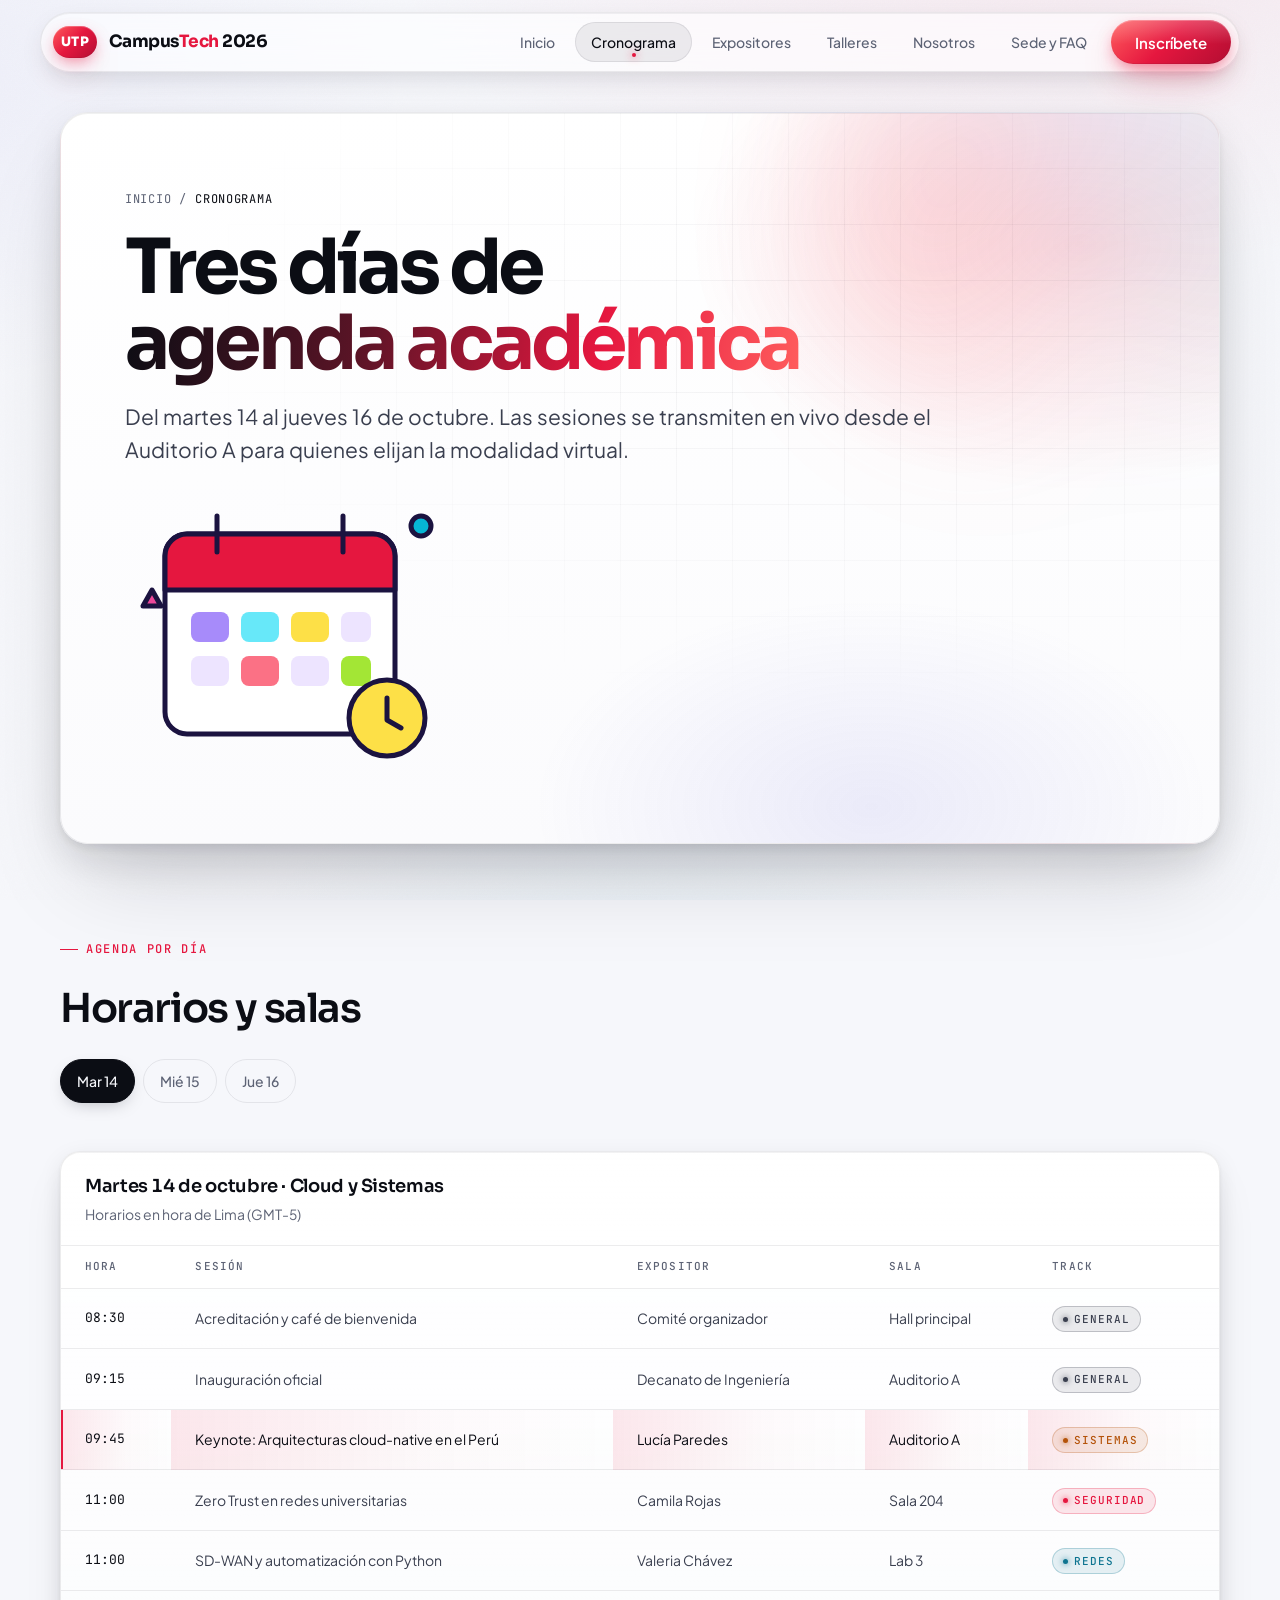
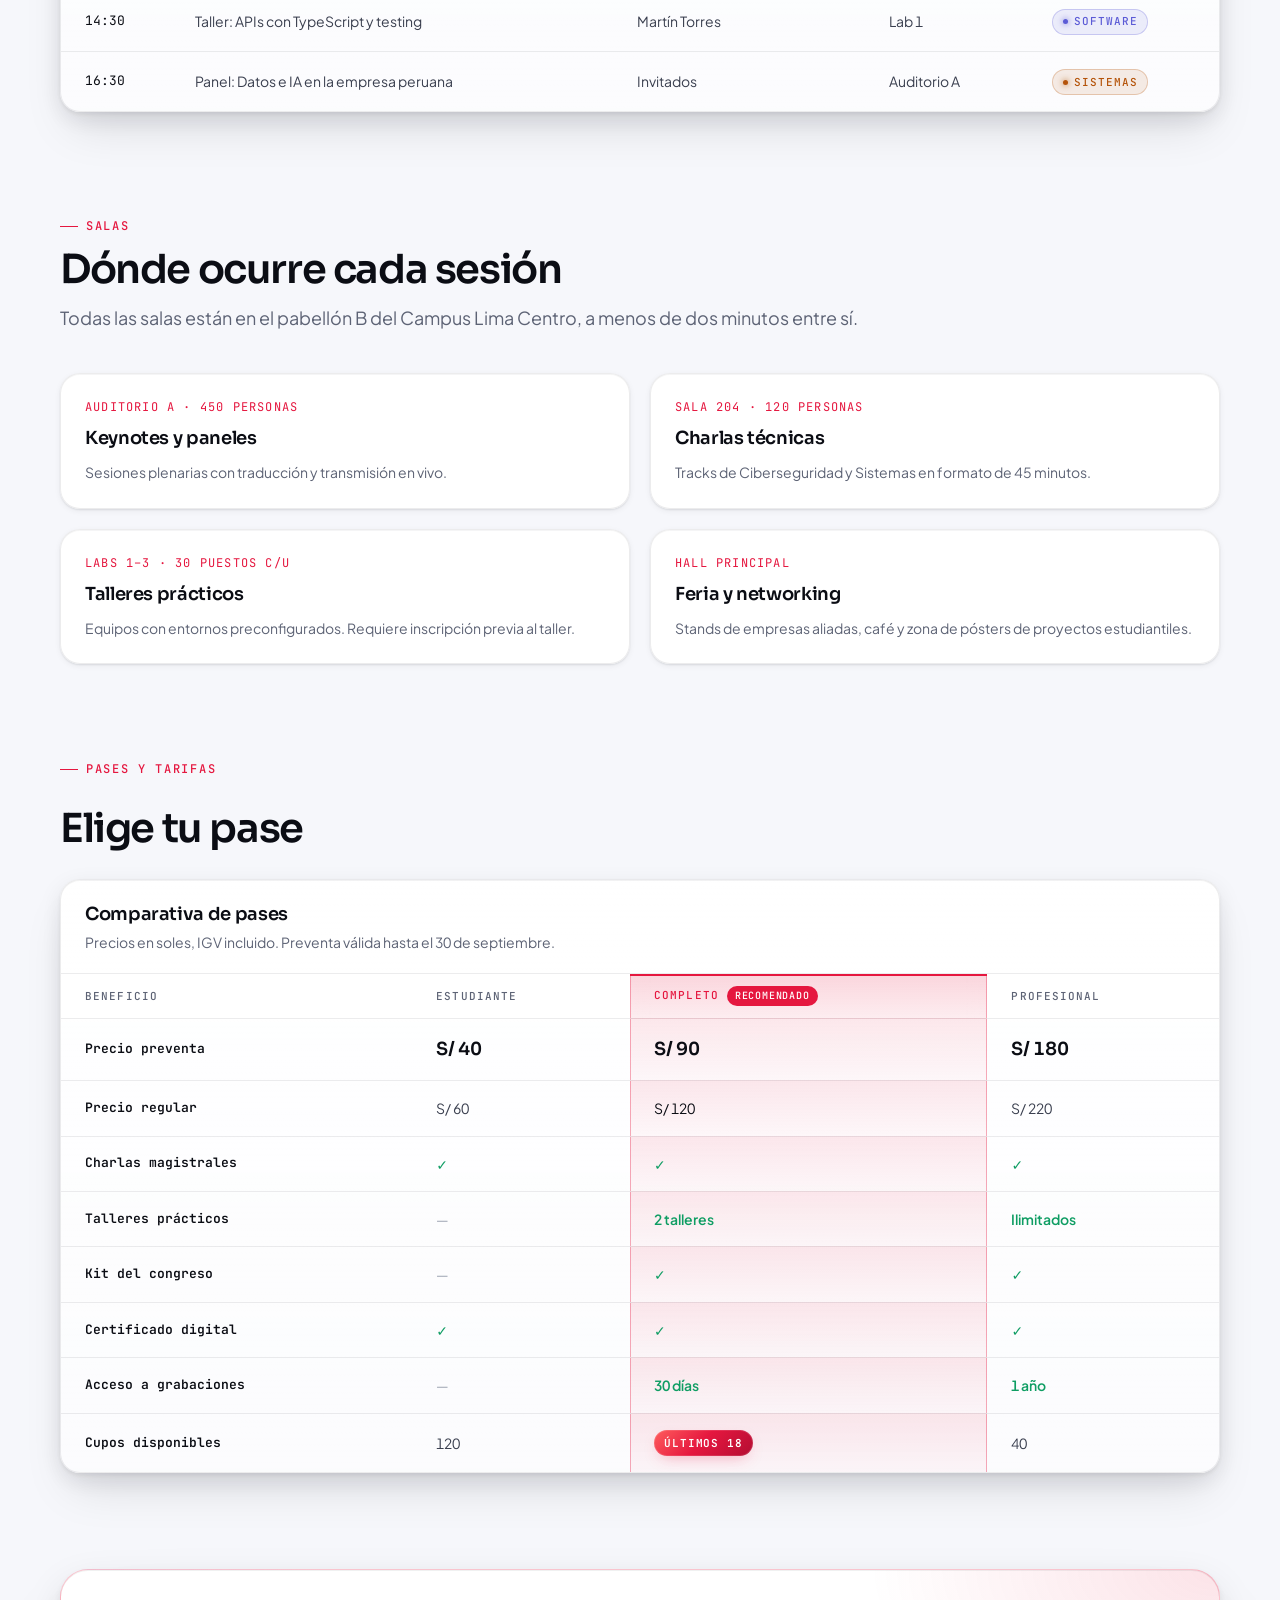
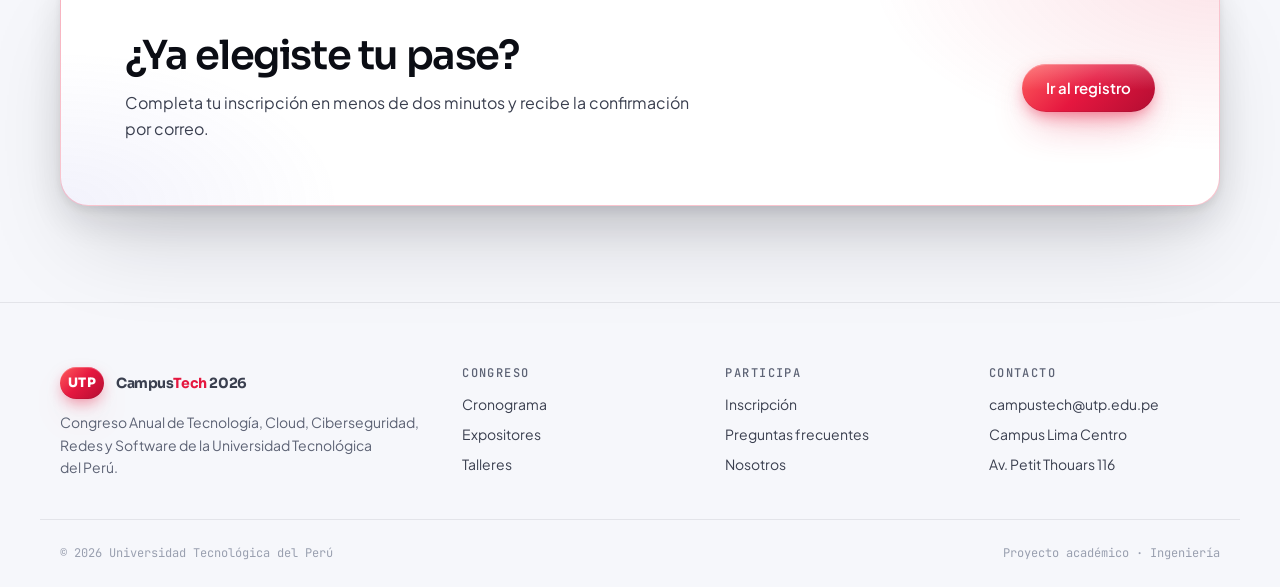
==== commit 7d704c26: "feat(sesion-07): animaciones, micro-interacciones y transiciones CSS" ====
--- a/cronograma.html
+++ b/cronograma.html
@@ -9,6 +9,7 @@
   <link rel="preconnect" href="https://fonts.gstatic.com" crossorigin>
   <link href="https://fonts.googleapis.com/css2?family=Bricolage+Grotesque:opsz,wght@12..96,600..800&family=JetBrains+Mono:wght@400;500;600&family=Plus+Jakarta+Sans:wght@400;500;600;700&family=Sora:wght@500;600;700;800&display=swap" rel="stylesheet">
   <link rel="stylesheet" href="css/styles.css">
+  <link rel="stylesheet" href="css/animations.css">
   </head>
 <body>
 
--- a/css/animations.css
+++ b/css/animations.css
@@ -0,0 +1,220 @@
+/* =========================================================
+   CampusTech UTP 2026 — animations.css
+   Micro-interacciones y keyframes (solo transform / opacity → 60 FPS)
+   ========================================================= */
+
+/* ---------- Keyframes ---------- */
+@keyframes pulse-ring {
+  0%   { transform: scale(1);   opacity: 0.7; }
+  80%  { transform: scale(2.8); opacity: 0; }
+  100% { transform: scale(2.8); opacity: 0; }
+}
+
+@keyframes fade-up {
+  from { opacity: 0; transform: translate3d(0, 24px, 0); }
+  to   { opacity: 1; transform: translate3d(0, 0, 0); }
+}
+
+@keyframes fade-in {
+  from { opacity: 0; }
+  to   { opacity: 1; }
+}
+
+@keyframes blur-in {
+  from { opacity: 0; filter: blur(12px); transform: translate3d(0, 12px, 0); }
+  to   { opacity: 1; filter: blur(0);    transform: translate3d(0, 0, 0); }
+}
+
+@keyframes orb-drift {
+  0%   { transform: translate3d(0, 0, 0) rotate(0deg) scale(1); }
+  33%  { transform: translate3d(-40px, 30px, 0) rotate(120deg) scale(1.08); }
+  66%  { transform: translate3d(20px, 60px, 0) rotate(240deg) scale(0.96); }
+  100% { transform: translate3d(0, 0, 0) rotate(360deg) scale(1); }
+}
+
+@keyframes grid-pan {
+  from { background-position: -1px -1px; }
+  to   { background-position: 55px 55px; }
+}
+
+@keyframes gradient-shift {
+  0%, 100% { background-position: 0% 50%; }
+  50%      { background-position: 100% 50%; }
+}
+
+@keyframes shimmer {
+  from { transform: translateX(-100%); }
+  to   { transform: translateX(100%); }
+}
+
+@keyframes drawer-item-in {
+  from { opacity: 0; transform: translate3d(24px, 0, 0); }
+  to   { opacity: 1; transform: translate3d(0, 0, 0); }
+}
+
+@keyframes shake {
+  0%, 100% { transform: translateX(0); }
+  20%      { transform: translateX(-6px); }
+  40%      { transform: translateX(5px); }
+  60%      { transform: translateX(-3px); }
+  80%      { transform: translateX(2px); }
+}
+
+@keyframes pop-in {
+  0%   { opacity: 0; transform: scale(0.92); }
+  60%  { opacity: 1; transform: scale(1.02); }
+  100% { opacity: 1; transform: scale(1); }
+}
+
+@keyframes urgent-glow {
+  0%, 100% { box-shadow: 0 0 0 1px rgba(255,255,255,0.12) inset, 0 6px 16px -6px rgba(229,23,63,0.45); }
+  50%      { box-shadow: 0 0 0 1px rgba(255,255,255,0.2) inset, 0 6px 26px -4px rgba(229,23,63,0.85); }
+}
+
+/* ---------- Punto en vivo ---------- */
+.live-dot::after {
+  animation: pulse-ring 1.8s var(--ease-out) infinite;
+}
+
+/* ---------- Badge urgente ---------- */
+.badge-urgent {
+  animation: urgent-glow 2.4s var(--ease-in-out) infinite;
+}
+
+/* ---------- Hero: entrada escalonada ---------- */
+.hero-banner > * {
+  animation: fade-up var(--dur-4) var(--ease-out) both;
+}
+.hero-banner > :nth-child(1) { animation-delay: 60ms; }
+.hero-banner > :nth-child(2) { animation-name: blur-in; animation-duration: 900ms; animation-delay: 140ms; }
+.hero-banner > :nth-child(3) { animation-delay: 280ms; }
+.hero-banner > :nth-child(4) { animation-delay: 380ms; }
+.hero-banner > :nth-child(5) { animation-delay: 480ms; }
+
+.hero-banner::after {
+  animation: orb-drift 22s linear infinite;
+  will-change: transform;
+}
+.hero-banner::before {
+  animation: grid-pan 18s linear infinite;
+}
+
+.main-title span,
+.main-title em,
+.main-title strong {
+  background-size: 200% 100%;
+  animation: gradient-shift 8s var(--ease-in-out) infinite;
+}
+
+/* ---------- Header: entrada ---------- */
+.site-header .header-container {
+  animation: fade-up 600ms var(--ease-out) backwards;
+}
+
+/* ---------- Grillas: entrada escalonada ---------- */
+.tracks-grid > *,
+.speakers-grid > * {
+  animation: fade-up 700ms var(--ease-out) both;
+}
+.tracks-grid > :nth-child(1), .speakers-grid > :nth-child(1) { animation-delay: 80ms; }
+.tracks-grid > :nth-child(2), .speakers-grid > :nth-child(2) { animation-delay: 160ms; }
+.tracks-grid > :nth-child(3), .speakers-grid > :nth-child(3) { animation-delay: 240ms; }
+.tracks-grid > :nth-child(4), .speakers-grid > :nth-child(4) { animation-delay: 320ms; }
+.speakers-grid > :nth-child(5) { animation-delay: 400ms; }
+.speakers-grid > :nth-child(6) { animation-delay: 480ms; }
+
+/* Scroll-driven reveal donde el navegador lo soporte */
+@supports (animation-timeline: view()) {
+  .tracks-grid > *,
+  .speakers-grid > *,
+  .table-responsive,
+  .form-card,
+  .mission-card,
+  .media-grid > * {
+    animation: fade-up linear both;
+    animation-timeline: view();
+    animation-range: entry 0% cover 22%;
+    animation-delay: 0ms;
+  }
+}
+
+/* Clase opcional para IntersectionObserver */
+.reveal { opacity: 0; transform: translate3d(0, 24px, 0); transition: opacity 700ms var(--ease-out), transform 700ms var(--ease-out); }
+.reveal.is-visible { opacity: 1; transform: none; }
+
+/* ---------- Barra de cupos ---------- */
+@keyframes fill-grow { from { transform: scaleX(0); } to { transform: scaleX(1); } }
+.capacity-fill { animation: fill-grow 1.1s var(--ease-out) 300ms both; }
+
+/* ---------- Pin del mapa ---------- */
+@keyframes float-y { 0%,100% { transform: translate(-50%, -50%); } 50% { transform: translate(-50%, calc(-50% - 6px)); } }
+.map-pin { animation: float-y 3.2s var(--ease-in-out) infinite; }
+
+/* ---------- Entrada de grillas adicionales ---------- */
+.workshops-grid > *, .team-grid > *, .contact-grid > *, .faq-list > * { animation: fade-up 700ms var(--ease-out) both; }
+.workshops-grid > :nth-child(2), .team-grid > :nth-child(2), .contact-grid > :nth-child(2), .faq-list > :nth-child(2) { animation-delay: 80ms; }
+.workshops-grid > :nth-child(3), .team-grid > :nth-child(3), .contact-grid > :nth-child(3), .faq-list > :nth-child(3) { animation-delay: 160ms; }
+.workshops-grid > :nth-child(4), .team-grid > :nth-child(4), .faq-list > :nth-child(4) { animation-delay: 240ms; }
+
+/* ---------- Filtrado de expositores ---------- */
+.speaker-card.is-filtering-in { animation: pop-in 420ms var(--ease-spring) both; }
+
+/* ---------- Drawer móvil: items en cascada ---------- */
+.main-nav.is-open li {
+  animation: drawer-item-in 460ms var(--ease-out) both;
+}
+.main-nav.is-open li:nth-child(1) { animation-delay: 80ms; }
+.main-nav.is-open li:nth-child(2) { animation-delay: 130ms; }
+.main-nav.is-open li:nth-child(3) { animation-delay: 180ms; }
+.main-nav.is-open li:nth-child(4) { animation-delay: 230ms; }
+.main-nav.is-open li:nth-child(5) { animation-delay: 280ms; }
+
+/* Hamburguesa → X (soporta clase o aria-expanded) */
+.hamburger-btn.is-active .bar:nth-child(1),
+.hamburger-btn[aria-expanded="true"] .bar:nth-child(1) { transform: translateY(6.5px) rotate(45deg); }
+.hamburger-btn.is-active .bar:nth-child(2),
+.hamburger-btn[aria-expanded="true"] .bar:nth-child(2) { opacity: 0; transform: translateX(8px); }
+.hamburger-btn.is-active .bar:nth-child(3),
+.hamburger-btn[aria-expanded="true"] .bar:nth-child(3) { transform: translateY(-6.5px) rotate(-45deg); }
+
+/* ---------- Formulario ---------- */
+.form-group.is-invalid input,
+.form-group.is-invalid select,
+.form-group.is-invalid textarea,
+input.is-invalid, select.is-invalid, textarea.is-invalid {
+  animation: shake 380ms var(--ease-out);
+}
+.error-message:not(:empty),
+.form-error:not(:empty) { animation: fade-up 260ms var(--ease-out) both; }
+.form-feedback:not(:empty),
+#form-feedback:not(:empty) { animation: pop-in 420ms var(--ease-spring) both; }
+
+/* Estado de envío: shimmer dentro del botón */
+.btn-primary.is-loading {
+  pointer-events: none;
+  color: transparent;
+}
+.btn-primary.is-loading::after {
+  left: 0;
+  width: 100%;
+  transform: none;
+  background: linear-gradient(100deg, transparent 20%, rgba(255,255,255,0.4), transparent 80%);
+  animation: shimmer 1.1s linear infinite;
+  transition: none;
+}
+
+/* ---------- Tablas ---------- */
+.custom-table tbody tr {
+  transition: transform var(--dur-2) var(--ease-out);
+}
+
+/* ---------- Accesibilidad: movimiento reducido ---------- */
+@media (prefers-reduced-motion: reduce) {
+  *, *::before, *::after {
+    animation-duration: 0.001ms !important;
+    animation-iteration-count: 1 !important;
+    transition-duration: 0.001ms !important;
+    scroll-behavior: auto !important;
+  }
+  .reveal { opacity: 1; transform: none; }
+}
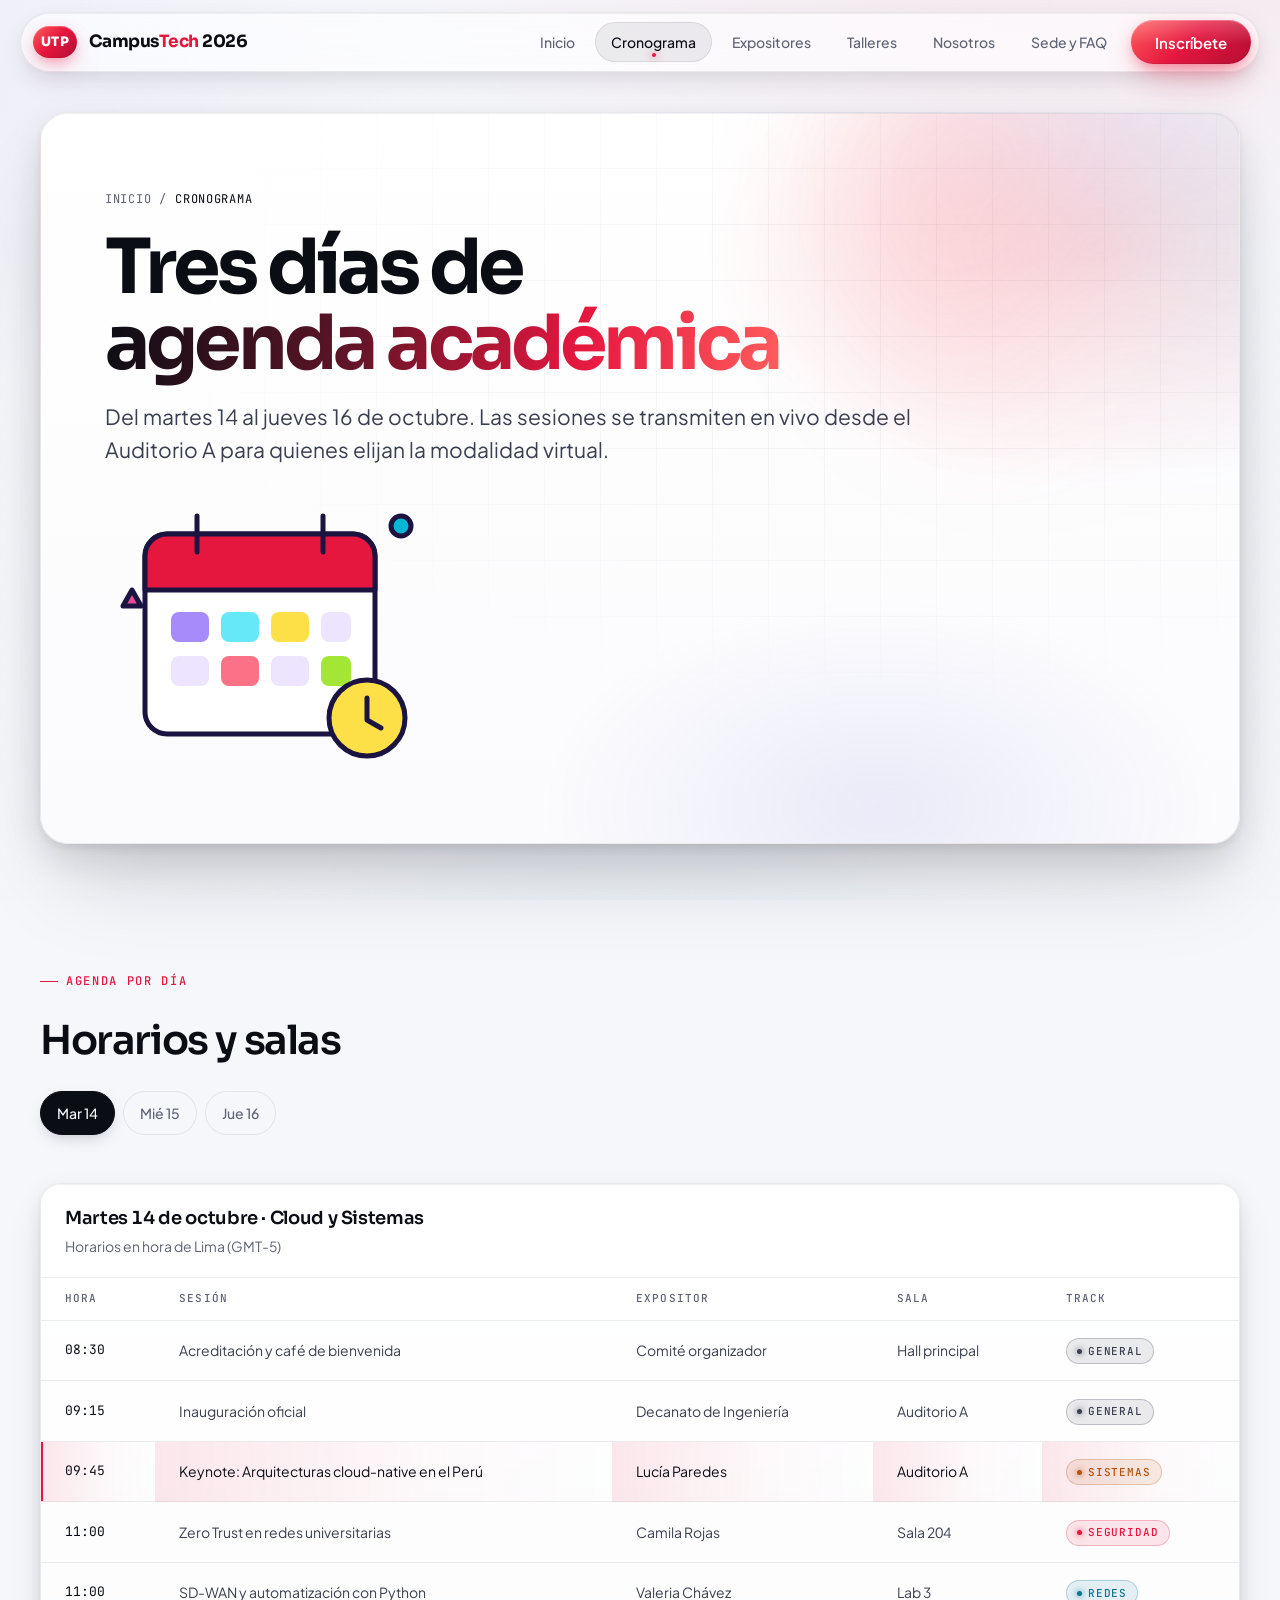
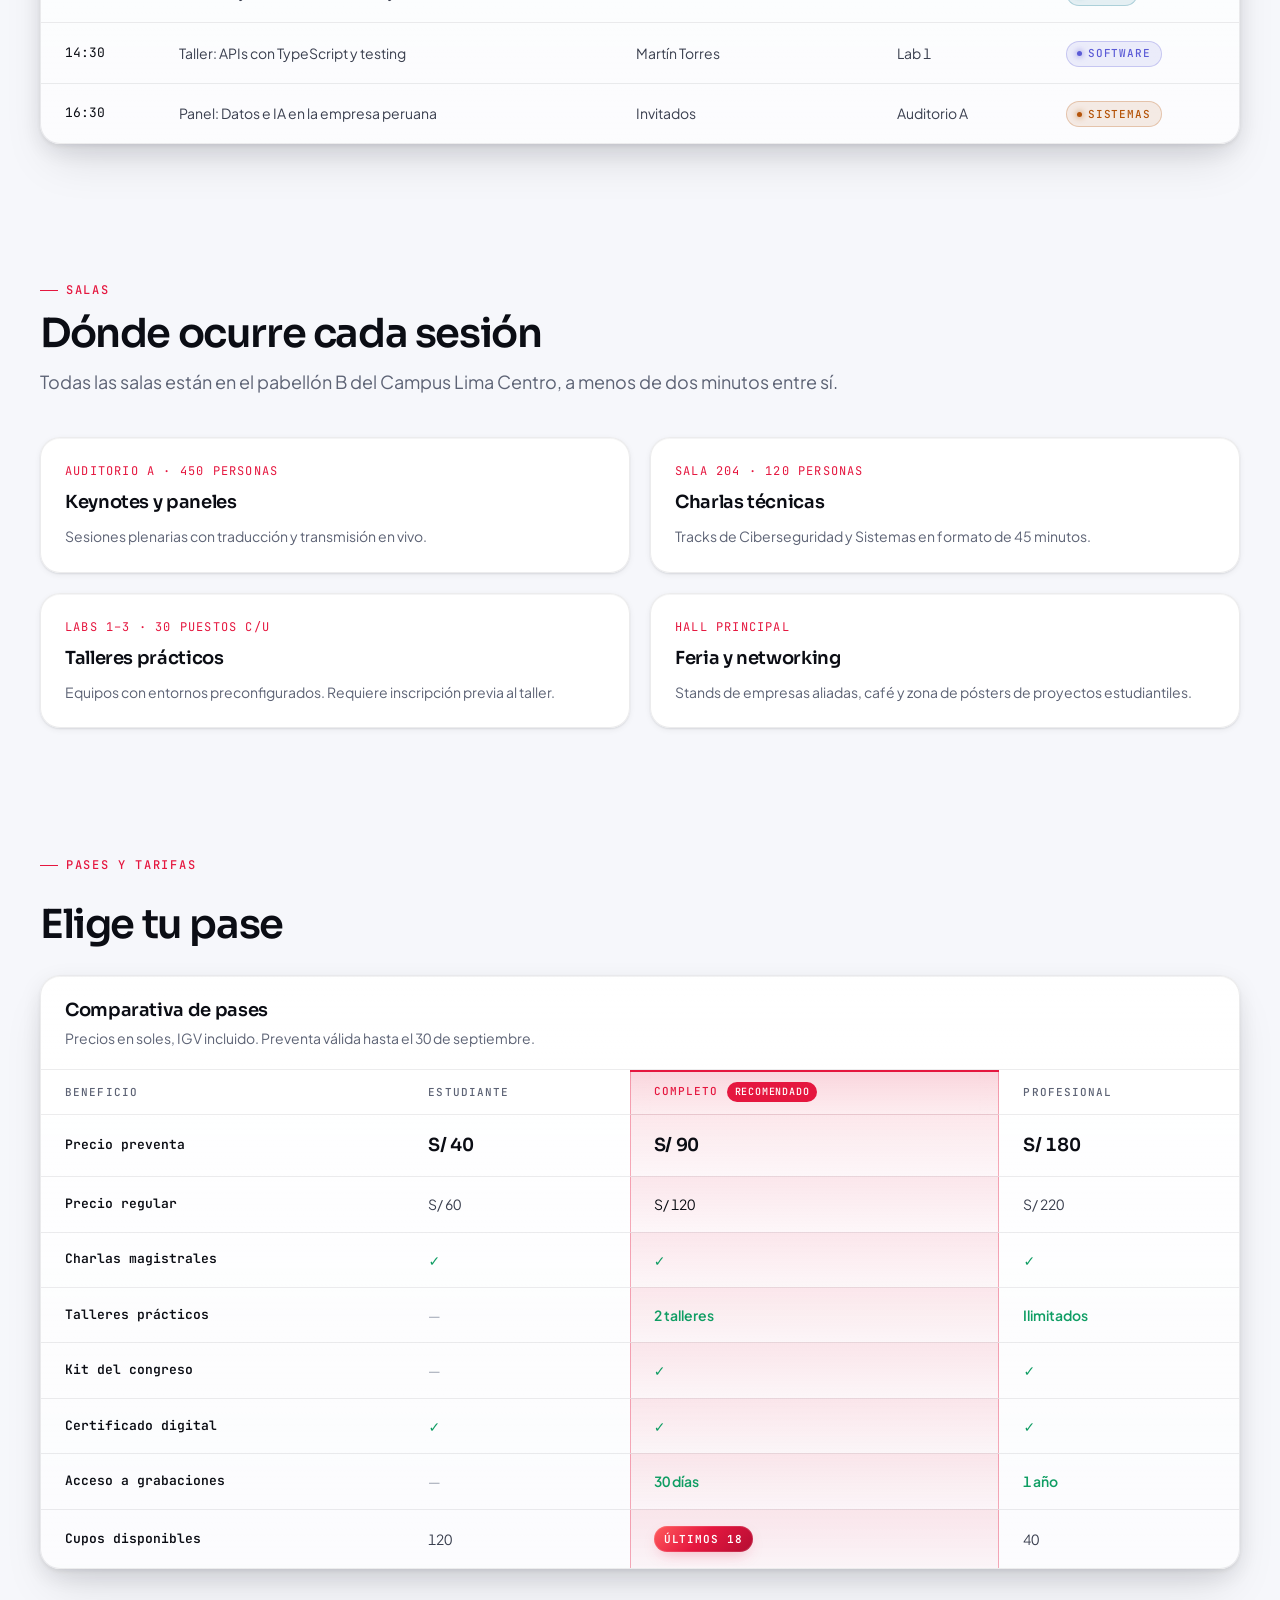
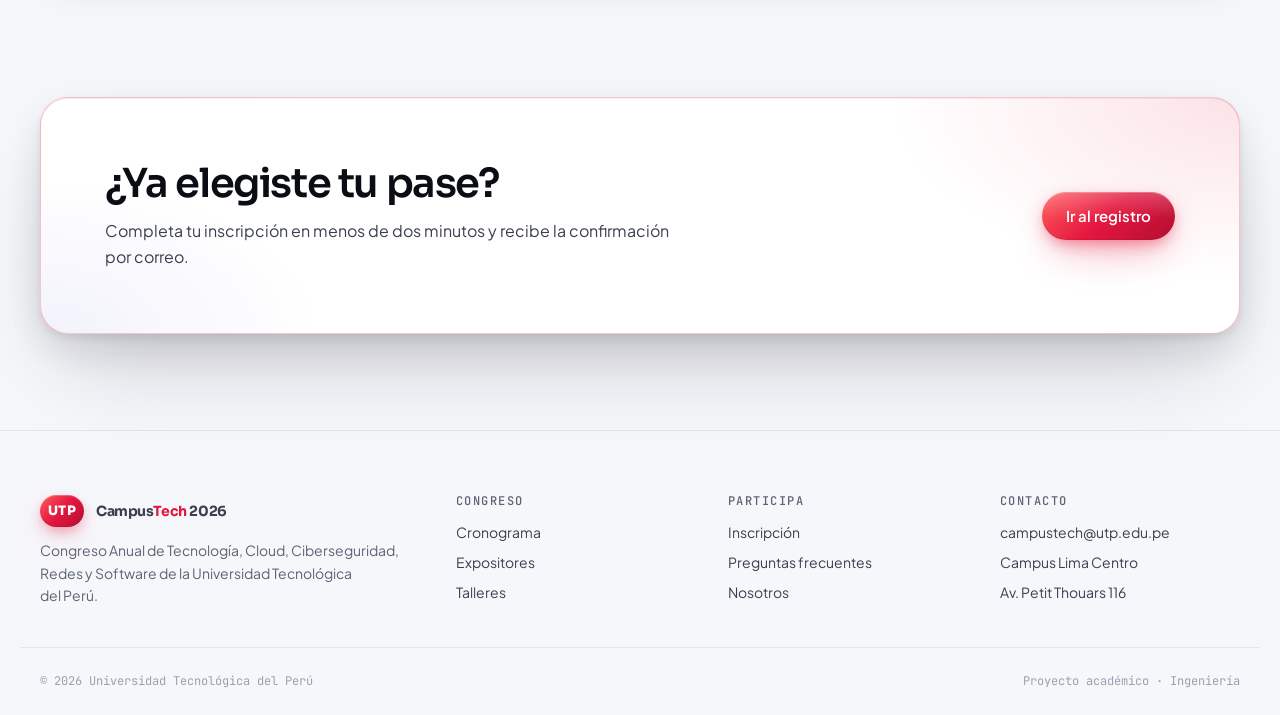
==== commit 38bdea60: "feat(sesion-08): diseno responsivo Mobile-First con Media Queries" ====
--- a/cronograma.html
+++ b/cronograma.html
@@ -10,6 +10,8 @@
   <link href="https://fonts.googleapis.com/css2?family=Bricolage+Grotesque:opsz,wght@12..96,600..800&family=JetBrains+Mono:wght@400;500;600&family=Plus+Jakarta+Sans:wght@400;500;600;700&family=Sora:wght@500;600;700;800&display=swap" rel="stylesheet">
   <link rel="stylesheet" href="css/styles.css">
   <link rel="stylesheet" href="css/animations.css">
+  <link rel="stylesheet" href="css/responsive.css">
+  <link rel="stylesheet" href="css/movil.css" media="(max-width: 767.98px)">
   </head>
 <body>
 
--- a/css/responsive.css
+++ b/css/responsive.css
@@ -0,0 +1,255 @@
+/* =========================================================
+   CampusTech UTP 2026 — responsive.css
+   Móvil < 768px · Tablet 768–1024px · Desktop > 1024px
+   (Los estilos base en styles.css corresponden a desktop;
+   aquí se adaptan hacia abajo con max-width y se refinan hacia arriba.)
+   ========================================================= */
+
+/* ---------- Desktop amplio > 1280px ---------- */
+@media (min-width: 1280px) {
+  :root { --container: 1240px; }
+  .main-content { gap: 8rem; }
+}
+
+/* ---------- Tablet 768px – 1024px ---------- */
+@media (max-width: 1024px) {
+  :root { --header-h: 68px; }
+
+  .tracks-grid { grid-template-columns: repeat(2, minmax(0, 1fr)); }
+  .speakers-grid { grid-template-columns: repeat(2, minmax(0, 1fr)); }
+  .media-grid { grid-template-columns: 1fr; }
+
+  .nav-link { padding-inline: var(--sp-3); }
+  .main-nav .btn-primary { display: none; }
+
+  .main-content { gap: var(--sp-20); }
+
+  .stats-grid { grid-template-columns: repeat(2, minmax(0, 1fr)); }
+  .stat:nth-child(2) { border-right: 0; }
+  .stat:nth-child(-n+2) { border-bottom: 1px solid var(--line); }
+  .sponsors-row { grid-template-columns: repeat(3, minmax(0, 1fr)); }
+  .team-grid { grid-template-columns: repeat(2, minmax(0, 1fr)); }
+  .split { grid-template-columns: 1fr; }
+  .footer-grid { grid-template-columns: repeat(3, minmax(0, 1fr)); }
+  .footer-grid > :first-child { grid-column: 1 / -1; }
+}
+
+/* ---------- Navegación: drawer ≤ 960px ---------- */
+@media (max-width: 960px) {
+  /* backdrop-filter crea un containing block: se retira para que el drawer fijo use el viewport */
+  .header-container {
+    -webkit-backdrop-filter: none;
+    backdrop-filter: none;
+    background: rgba(255,255,255,0.92);
+  }
+  .hamburger-btn { display: inline-flex; }
+
+  /* Drawer lateral */
+  .main-nav {
+    position: fixed;
+    top: 0;
+    right: 0;
+    bottom: 0;
+    width: min(86vw, 360px);
+    z-index: 110;
+    flex-direction: column;
+    align-items: stretch;
+    justify-content: flex-start;
+    padding: calc(var(--header-h) + var(--sp-8)) var(--sp-5) var(--sp-8);
+    background: rgba(255,255,255,0.92);
+    -webkit-backdrop-filter: blur(24px) saturate(160%);
+    backdrop-filter: blur(24px) saturate(160%);
+    border-left: 1px solid var(--line-strong);
+    box-shadow: -40px 0 80px -20px rgba(15,18,30,0.224);
+    transform: translate3d(100%, 0, 0);
+    visibility: hidden;
+    pointer-events: auto;
+    transition: transform var(--dur-3) var(--ease-out), visibility 0s linear var(--dur-3);
+  }
+  .main-nav.is-open {
+    transform: translate3d(0, 0, 0);
+    visibility: visible;
+    transition: transform var(--dur-3) var(--ease-out), visibility 0s;
+  }
+  /* Velo detrás del drawer */
+  .main-nav::before {
+    content: "";
+    position: fixed;
+    top: 0;
+    bottom: 0;
+    right: 100%;
+    width: 100vw;
+    background: rgba(15,18,30,0.30);
+    opacity: 0;
+    pointer-events: none;
+    transition: opacity var(--dur-3) var(--ease-out);
+  }
+  .main-nav.is-open::before { opacity: 1; pointer-events: auto; }
+
+  .main-nav ul {
+    flex-direction: column;
+    align-items: stretch;
+    gap: var(--sp-1);
+  }
+  .nav-link {
+    height: 56px;
+    padding-inline: var(--sp-4);
+    font-family: var(--font-display);
+    font-size: 1.375rem;
+    font-weight: 600;
+    letter-spacing: -0.03em;
+    color: var(--ink-soft);
+    border-radius: var(--r-md);
+  }
+  .nav-link.active::after,
+  .nav-link[aria-current="page"]::after {
+    left: auto;
+    right: var(--sp-4);
+    top: 50%;
+    bottom: auto;
+    width: 6px;
+    height: 6px;
+    transform: translateY(-50%);
+  }
+  .main-nav .btn-primary {
+    display: inline-flex;
+    width: 100%;
+    margin: var(--sp-6) 0 0;
+    height: 52px;
+  }
+
+}
+
+/* ---------- Móvil < 768px ---------- */
+@media (max-width: 767.98px) {
+  :root { --header-h: 64px; }
+
+  body { font-size: 0.9375rem; background-attachment: scroll; }
+
+  .site-header { top: 8px; padding-inline: var(--sp-3); }
+  .header-container { height: 56px; padding-inline: var(--sp-3) 6px; }
+
+  .logo { font-size: 1rem; }
+  .utp-badge { height: 28px; min-width: 40px; font-size: 0.75rem; }
+
+  .main-content {
+    gap: var(--sp-16);
+    padding-block: calc(var(--header-h) + var(--sp-6)) var(--sp-16);
+    padding-inline: var(--sp-4);
+  }
+  .container { padding-inline: var(--sp-4); }
+
+  .hero-banner {
+    gap: var(--sp-5);
+    padding: var(--sp-12) var(--sp-5) var(--sp-10);
+    border-radius: var(--r-lg);
+  }
+  .hero-banner::after { width: 340px; height: 340px; right: -140px; top: -120px; }
+  .main-title { line-height: 1; }
+  .hero-actions,
+  .hero-banner .actions { width: 100%; flex-direction: column; }
+  .hero-actions > *,
+  .hero-banner .actions > * { width: 100%; }
+  .hero-meta { gap: var(--sp-5); }
+
+  .tracks-grid,
+  .speakers-grid { grid-template-columns: 1fr; }
+  .track-card { min-height: 0; }
+  .track-card h3 { margin-top: var(--sp-4); }
+
+  .filters,
+  .filter-bar {
+    flex-wrap: nowrap;
+    overflow-x: auto;
+    margin-inline: calc(var(--sp-4) * -1);
+    padding-inline: var(--sp-4);
+    scrollbar-width: none;
+  }
+  .filters::-webkit-scrollbar,
+  .filter-bar::-webkit-scrollbar { display: none; }
+  .btn-filter { flex: none; }
+
+  /* Tabla: indicador de scroll horizontal */
+  .table-responsive {
+    border-radius: var(--r-md);
+    -webkit-mask-image: linear-gradient(90deg, #000 85%, transparent);
+    mask-image: linear-gradient(90deg, #000 85%, transparent);
+  }
+  .custom-table caption { padding: var(--sp-4); }
+  .custom-table thead th,
+  .custom-table tbody th,
+  .custom-table td { padding: var(--sp-3) var(--sp-4); }
+
+  .form-card { border-radius: var(--r-lg); gap: var(--sp-5); }
+  .form-row { grid-template-columns: 1fr; }
+  .radio-options { grid-template-columns: 1fr; }
+  /* 16px evita el zoom automático en iOS */
+  input, select, textarea { font-size: 16px; }
+  .form-actions { flex-direction: column-reverse; align-items: stretch; }
+  .form-actions > * { width: 100%; }
+
+  .objectives-list,
+  .main-content ol.objectives { grid-template-columns: 1fr; }
+
+  .modal-overlay { place-items: end center; padding: 0; }
+  .modal-container {
+    max-width: none;
+    max-height: 88vh;
+    max-height: 88dvh;
+    border-radius: var(--r-xl) var(--r-xl) 0 0;
+    border-bottom: 0;
+    padding-bottom: calc(var(--sp-8) + env(safe-area-inset-bottom));
+    transform: translate3d(0, 100%, 0);
+    opacity: 1;
+    transition: transform var(--dur-3) var(--ease-out);
+  }
+  .modal-container::before {
+    content: "";
+    justify-self: center;
+    width: 40px;
+    height: 4px;
+    margin-top: calc(var(--sp-3) * -1);
+    border-radius: 4px;
+    background: var(--line-hover);
+  }
+
+  .site-footer .container { flex-direction: column; text-align: center; }
+
+  .two-col, .workshops-grid, .contact-grid, .team-grid { grid-template-columns: 1fr; }
+  .sponsors-row { grid-template-columns: repeat(2, minmax(0, 1fr)); }
+  .sponsor { height: 68px; }
+  .section-head { margin-bottom: var(--sp-8); }
+  .cta-band { border-radius: var(--r-lg); }
+  .cta-band .hero-actions { width: 100%; flex-direction: column; }
+  .cta-band .hero-actions > * { width: 100%; }
+  .map-frame { min-height: 260px; }
+  .footer-grid { grid-template-columns: repeat(2, minmax(0, 1fr)); padding-inline: var(--sp-4); }
+  .footer-bottom { flex-direction: column; padding-inline: var(--sp-4); }
+}
+
+/* ---------- Pantallas muy pequeñas < 380px ---------- */
+@media (max-width: 380px) {
+  .logo-text,
+  .logo .logo-full { display: none; }
+  .main-title { font-size: 2.5rem; }
+}
+
+/* ---------- Dispositivos táctiles: sin hover pegajoso ---------- */
+@media (hover: none) {
+  .track-card:hover,
+  .speaker-card:hover,
+  .btn-primary:hover,
+  .btn-secondary:hover { transform: none; }
+  .speaker-card img,
+  .speaker-card .speaker-photo { filter: grayscale(0.2); }
+}
+
+/* ---------- Impresión ---------- */
+@media print {
+  body { background: #fff; color: #111; }
+  body::before, .site-header, .hamburger-btn, .modal-overlay { display: none !important; }
+  .hero-banner, .track-card, .speaker-card, .table-responsive, .form-card {
+    box-shadow: none; background: #fff; border-color: #ddd;
+  }
+  h1, h2, h3, .main-title { color: #111; -webkit-text-fill-color: #111; }
+}
--- a/css/movil.css
+++ b/css/movil.css
@@ -0,0 +1,271 @@
+/* =========================================================
+   CampusTech UTP 2026 — movil.css
+   Ajustes del tema festival para celulares (< 768px).
+
+   Se enlaza con el atributo media, así el navegador solo
+   aplica este archivo en pantallas pequeñas:
+   <link rel="stylesheet" href="css/movil.css" media="(max-width: 767.98px)">
+
+   Por eso aquí NO hace falta escribir @media: todo el
+   archivo ya es "móvil". Va después de festival.css para
+   ganar a sus reglas con la misma especificidad.
+   ========================================================= */
+
+/* ---------- 1. Sombras más cortas (el margen de pantalla es de 16px) ---------- */
+:root {
+  --pop-sm: 2px 2px 0 var(--ink);
+  --pop:    4px 4px 0 var(--ink);
+  --pop-lg: 5px 5px 0 var(--ink);
+}
+
+/* Las etiquetas de sección nunca se estiran a todo el ancho */
+.section-eyebrow { width: fit-content; }
+
+h2 { font-size: 1.875rem; }
+.section-subtitle { font-size: 1rem; margin-bottom: var(--sp-8); }
+
+/* ---------- 2. Hero de portada: más corto ---------- */
+.hero-banner:not(.page-hero) {
+  /* Sin los círculos decorativos que quedaban detrás del título */
+  background: linear-gradient(160deg, #6d28d9 0%, #db2777 60%, #f97316 100%);
+}
+.hero-banner {
+  gap: var(--sp-4);
+  padding: var(--sp-8) var(--sp-5);
+}
+/* Ilustración pequeña arriba, en vez de grande al final */
+.hero-banner > .hero-art {
+  order: -1;
+  width: 190px;
+  max-width: 60%;
+  margin: calc(var(--sp-2) * -1) auto calc(var(--sp-2) * -1);
+}
+.main-title { font-size: 2.625rem; }
+.page-title { font-size: 2.375rem; }
+.hero-banner .tagline { font-size: 1rem; }
+
+.live-pill {
+  font-size: 0.625rem;
+  letter-spacing: 0.04em;
+  padding-inline: var(--sp-3);
+}
+
+/* Datos clave en tres columnas compactas */
+.hero-meta {
+  display: grid;
+  grid-template-columns: repeat(3, minmax(0, 1fr));
+  gap: var(--sp-2);
+  margin-top: var(--sp-2);
+  padding-top: var(--sp-4);
+  font-size: 0.5625rem;
+  letter-spacing: 0.03em;
+}
+.hero-meta > div { padding: var(--sp-2); }
+.hero-meta strong { font-size: 0.9375rem; line-height: 1.2; }
+
+/* ---------- 3. Cifras ---------- */
+.stats-grid { gap: var(--sp-3); }
+.stat { padding: var(--sp-4); }
+.stat strong { font-size: 2.25rem; }
+.stat span { font-size: 0.8125rem; line-height: 1.35; }
+
+/* ---------- 4. Tracks: tarjeta horizontal (ilustración + texto) ---------- */
+.tracks-grid { gap: var(--sp-3); }
+.track-card {
+  display: grid;
+  grid-template-columns: 76px minmax(0, 1fr);
+  grid-template-areas:
+    "art titulo"
+    "art texto";
+  align-items: center;
+  column-gap: var(--sp-4);
+  row-gap: var(--sp-1);
+  padding: var(--sp-4);
+}
+.track-art {
+  grid-area: art;
+  width: 76px;
+  height: 64px;
+  margin: 0;
+}
+.track-card h3 { grid-area: titulo; margin: 0; font-size: 1.25rem; align-self: end; }
+.track-card p { grid-area: texto; font-size: 0.8125rem; line-height: 1.45; align-self: start; }
+.track-card .track-number {
+  top: var(--sp-2);
+  right: var(--sp-2);
+  padding: 2px 8px;
+  font-size: 0.625rem;
+  border-width: 1.5px;
+}
+.track-card:hover { transform: none; box-shadow: var(--pop); }
+
+/* ---------- 5. Expositores: tarjeta horizontal (retrato + datos) ---------- */
+.speakers-grid { gap: var(--sp-4); }
+.speaker-card { flex-direction: row; }
+.speaker-card img,
+.speaker-card .speaker-photo {
+  flex: none;
+  width: 112px;
+  height: auto;
+  aspect-ratio: auto;
+  object-fit: cover;
+  border-bottom: 0;
+  border-right: var(--border);
+}
+.speaker-body {
+  min-width: 0;
+  gap: var(--sp-1);
+  padding: var(--sp-4);
+}
+.speaker-body h3 { margin-top: var(--sp-1); font-size: 1.125rem; }
+.speaker-role { font-size: 0.8125rem; }
+.speaker-topic { font-size: 0.8125rem; padding-top: var(--sp-2); }
+.speaker-body .btn-card,
+.speaker-body > :last-child.btn-card { margin-top: var(--sp-3); height: 36px; font-size: 0.8125rem; }
+.speaker-card:hover { transform: none; box-shadow: var(--pop); }
+
+/* ---------- 6. Filtros: chips deslizables con aviso de "hay más" ---------- */
+.filters {
+  padding-block: 4px 8px;
+  -webkit-mask-image: linear-gradient(90deg, #000 82%, transparent);
+  mask-image: linear-gradient(90deg, #000 82%, transparent);
+}
+.filters .btn-filter { height: 36px; }
+
+/* ---------- 7. Cronograma: cada sesión se vuelve una tarjeta ---------- */
+/* Columnas de la tabla: 1 Hora · 2 Sesión · 3 Expositor · 4 Sala · 5 Track */
+[role="tabpanel"].table-responsive {
+  overflow: visible;
+  border: 0;
+  border-radius: 0;
+  background: none;
+  box-shadow: none;
+  -webkit-mask-image: none;
+  mask-image: none;
+}
+[role="tabpanel"] .custom-table { display: block; min-width: 0; }
+[role="tabpanel"] .custom-table caption { display: block; padding: 0 0 var(--sp-4); }
+/* Encabezados ocultos a la vista pero disponibles para lectores de pantalla */
+[role="tabpanel"] .custom-table thead {
+  position: absolute;
+  width: 1px;
+  height: 1px;
+  overflow: hidden;
+  clip: rect(0 0 0 0);
+}
+[role="tabpanel"] .custom-table tbody { display: grid; gap: var(--sp-3); }
+[role="tabpanel"] .custom-table tbody tr {
+  display: grid;
+  grid-template-columns: auto minmax(0, 1fr);
+  grid-template-areas:
+    "hora  track"
+    "sesion sesion"
+    "quien sala";
+  gap: var(--sp-1) var(--sp-3);
+  padding: var(--sp-4);
+  background: #fff;
+  border: var(--border);
+  border-radius: var(--r-md);
+  box-shadow: var(--pop-sm);
+}
+[role="tabpanel"] .custom-table tbody tr > * {
+  padding: 0;
+  border: 0;
+  background: none;
+  box-shadow: none;
+}
+[role="tabpanel"] .custom-table td:nth-child(1) {
+  grid-area: hora;
+  align-self: center;
+  font-family: var(--font-mono);
+  font-weight: 700;
+  color: var(--violet);
+}
+[role="tabpanel"] .custom-table td:nth-child(2) {
+  grid-area: sesion;
+  font-family: var(--font-display);
+  font-size: 1.0625rem;
+  font-weight: 700;
+  line-height: 1.3;
+  color: var(--ink);
+}
+[role="tabpanel"] .custom-table td:nth-child(3) { grid-area: quien; font-size: 0.8125rem; }
+[role="tabpanel"] .custom-table td:nth-child(4) {
+  grid-area: sala;
+  justify-self: end;
+  font-size: 0.8125rem;
+  font-weight: 600;
+}
+[role="tabpanel"] .custom-table td:nth-child(3)::before { content: "👤 "; }
+[role="tabpanel"] .custom-table td:nth-child(4)::before { content: "📍 "; }
+[role="tabpanel"] .custom-table td:nth-child(5) { grid-area: track; justify-self: end; }
+/* Keynotes y momentos clave en amarillo */
+[role="tabpanel"] .custom-table tbody tr.highlight-row { background: #fef9c3; }
+[role="tabpanel"] .custom-table tbody tr.highlight-row > :first-child { box-shadow: none; }
+[role="tabpanel"] .custom-table tbody tr:hover > * { background: none; }
+
+/* ---------- 8. Tabla de tarifas: la columna de beneficios queda fija ---------- */
+#tarifas .custom-table { min-width: 520px; }
+#tarifas .custom-table thead th:first-child,
+#tarifas .custom-table tbody th[scope="row"] {
+  position: sticky;
+  left: 0;
+  z-index: 1;
+  min-width: 128px;
+  box-shadow: 2px 0 0 var(--ink);
+}
+#tarifas .custom-table tbody th[scope="row"] { background: #fff; }
+/* El subtítulo se desplaza con la tabla: se limita al ancho visible para que no se corte */
+#tarifas .custom-table caption { padding: var(--sp-4); }
+#tarifas .custom-table caption small { display: block; max-width: 300px; }
+#tarifas .custom-table th,
+#tarifas .custom-table td { padding: var(--sp-3); font-size: 0.8125rem; }
+
+/* ---------- 9. Talleres: datos en cuadrícula y barra junto al botón ---------- */
+.workshop-card { gap: var(--sp-3); padding: calc(var(--sp-5) + 12px) var(--sp-4) var(--sp-4); }
+.workshop-card h3 { font-size: 1.125rem; }
+.workshop-meta {
+  display: grid;
+  grid-template-columns: 1fr 1fr;
+  gap: var(--sp-2);
+}
+.workshop-foot { flex-wrap: nowrap; gap: var(--sp-3); }
+.capacity { min-width: 0; }
+.workshop-foot .btn-card { flex: none; height: 38px; }
+.workshop-card:hover { transform: none; box-shadow: var(--pop); }
+
+/* ---------- 10. Banda CTA y tarjetas ---------- */
+.cta-band {
+  /* Sin círculos decorativos detrás del texto */
+  background: var(--yellow);
+  padding: var(--sp-6) var(--sp-5);
+  gap: var(--sp-5);
+}
+.cta-band h2 { font-size: 1.75rem; }
+.info-card { padding: var(--sp-5); }
+.mission-card { background: var(--cyan-50); }
+.mission-card blockquote { font-size: 1.25rem; }
+
+/* ---------- 11. Comité: dos columnas compactas ---------- */
+.team-grid {
+  grid-template-columns: repeat(2, minmax(0, 1fr));
+  gap: var(--sp-3);
+}
+.team-card { padding: var(--sp-4); align-content: start; }
+.team-card .avatar { width: 44px; height: 44px; margin-bottom: var(--sp-2); font-size: 0.875rem; }
+.team-card h3 { font-size: 0.9375rem; }
+.team-card p { font-size: 0.75rem; }
+
+/* ---------- 12. Formulario: el total a pagar se ve antes de los botones ---------- */
+.form-card { padding: var(--sp-6) var(--sp-4); }
+.form-actions .form-hint {
+  order: 3; /* con column-reverse, el orden mayor queda arriba */
+  margin: 0 !important; /* anula el margin-right:auto escrito en el HTML */
+  text-align: center;
+  font-size: var(--fs-sm);
+}
+.form-art { width: 200px; }
+
+/* ---------- 13. Mapa y footer ---------- */
+.map-frame { min-height: 220px; }
+.site-footer { margin-top: var(--sp-8); }
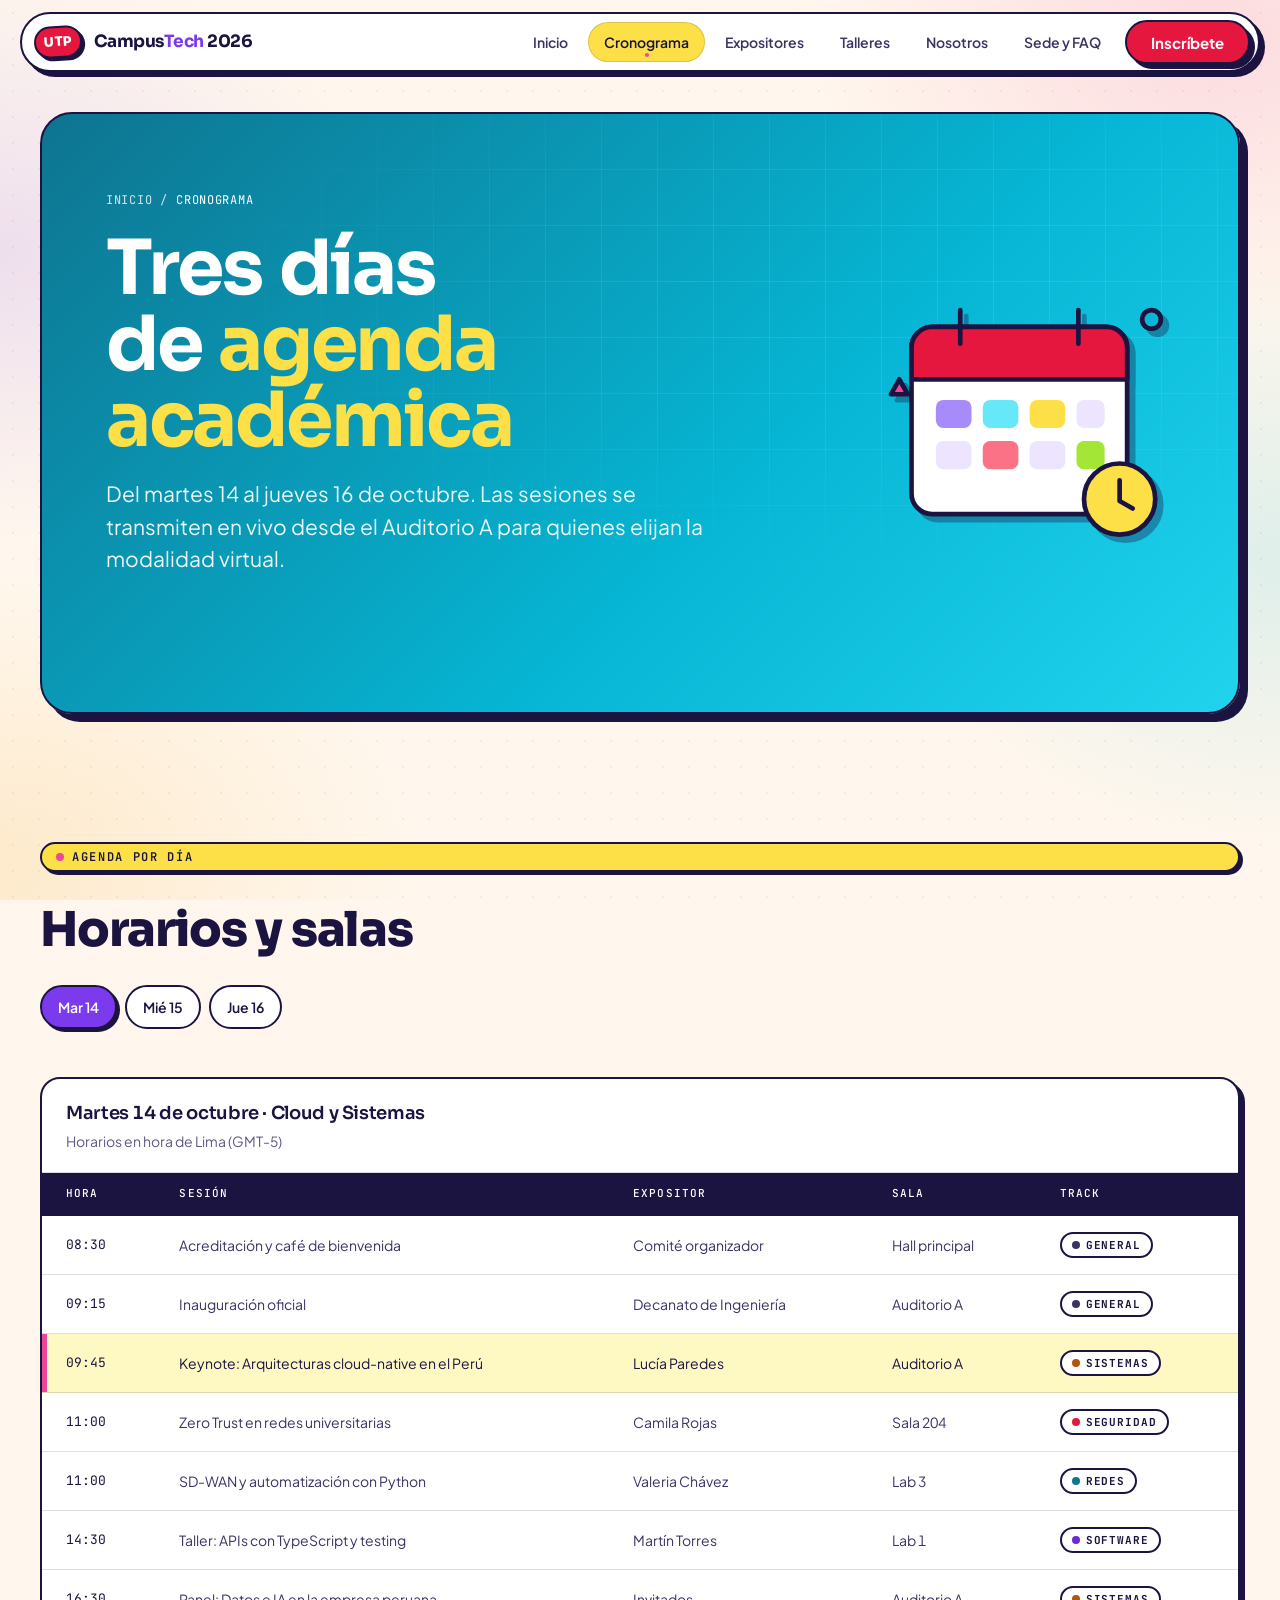
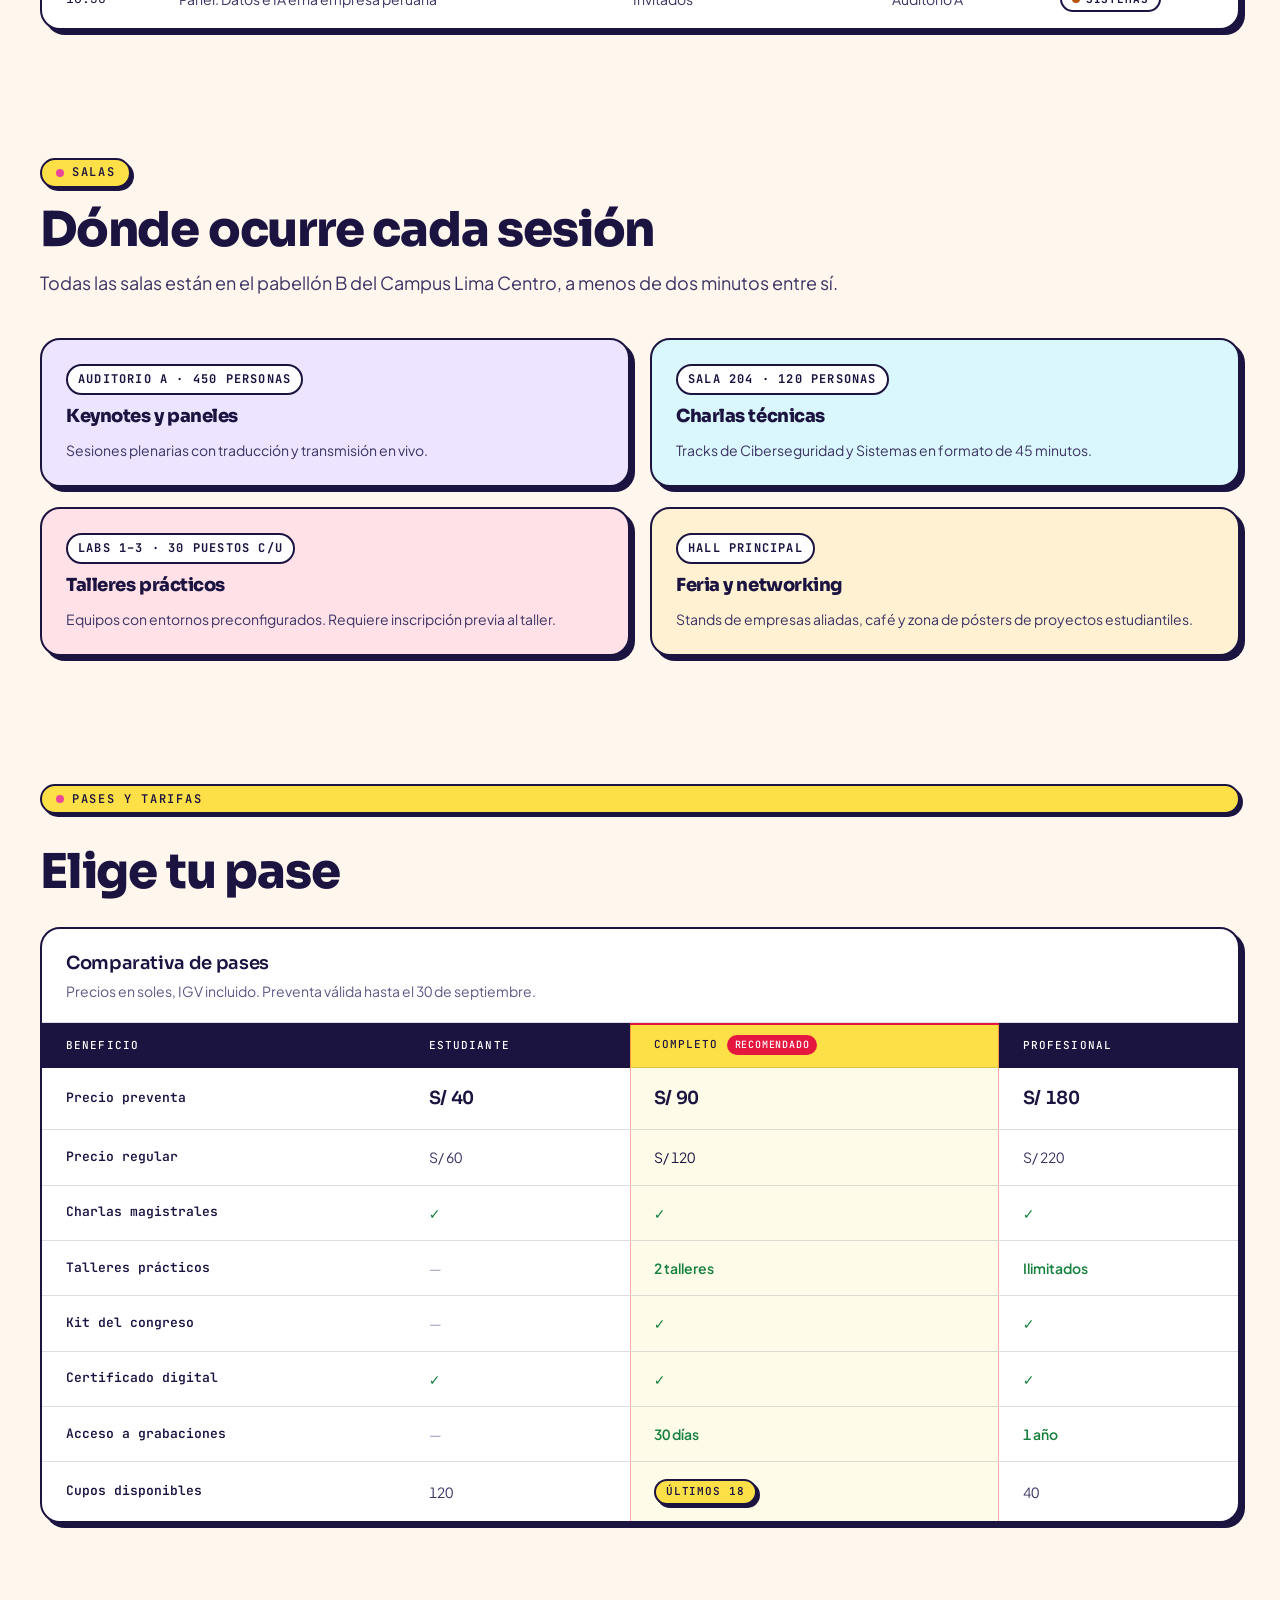
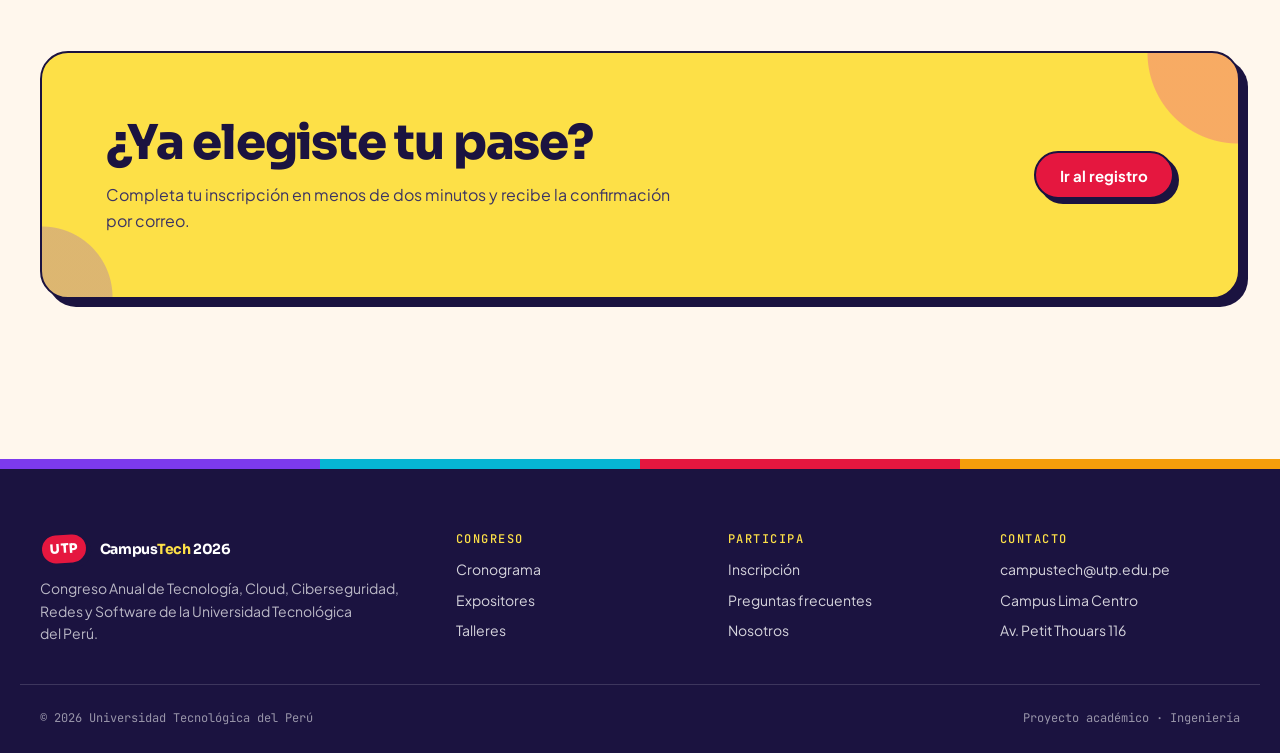
==== commit cb1dabb6: "feat(sesion-09): maquetacion avanzada con Flexbox y CSS Grid Layout" ====
--- a/cronograma.html
+++ b/cronograma.html
@@ -11,6 +11,7 @@
   <link rel="stylesheet" href="css/styles.css">
   <link rel="stylesheet" href="css/animations.css">
   <link rel="stylesheet" href="css/responsive.css">
+  <link rel="stylesheet" href="css/festival.css">
   <link rel="stylesheet" href="css/movil.css" media="(max-width: 767.98px)">
   </head>
 <body>
--- a/css/festival.css
+++ b/css/festival.css
@@ -0,0 +1,585 @@
+/* =========================================================
+   CampusTech UTP 2026 — festival.css
+   Tema "festival": colorido y juvenil. Se carga DESPUÉS de
+   styles.css, animations.css y responsive.css y sobrescribe
+   colores, bordes y sombras. Quitar este archivo devuelve
+   el diseño original.
+   Colores por track: Software = violeta · Redes = cian ·
+   Ciberseguridad = rojo UTP · Sistemas = ámbar
+   ========================================================= */
+
+:root {
+  /* Paleta */
+  --ink:        #1b1340;
+  --ink-soft:   #3b3363;
+  --ink-mute:   #5f5885;
+  --ink-faint:  #9d97bd;
+  --bg:         #fff7ed;
+  --bg-elev-1:  #ffffff;
+  --bg-elev-2:  #ffffff;
+
+  --violet:     #7c3aed;
+  --violet-50:  #ede4ff;
+  --cyan:       #06b6d4;
+  --cyan-50:    #d9f7fc;
+  --red:        #e5173f;
+  --red-50:     #ffe1e7;
+  --amber:      #f59e0b;
+  --amber-50:   #fff1d1;
+  --pink:       #ec4899;
+  --yellow:     #fde047;
+  --lime:       #a3e635;
+
+  /* Tonos oscuros de cada track (texto sobre fondo claro) */
+  --track-software:  #6d28d9;
+  --track-redes:     #0e7490;
+  --track-seguridad: #e5173f;
+  --track-sistemas:  #b45309;
+
+  --line:        rgba(27, 19, 64, 0.14);
+  --line-strong: rgba(27, 19, 64, 0.24);
+
+  /* Bordes gruesos y sombras "sólidas" (estilo sticker) */
+  --border:    2px solid var(--ink);
+  --pop-sm:    3px 3px 0 var(--ink);
+  --pop:       5px 5px 0 var(--ink);
+  --pop-lg:    8px 8px 0 var(--ink);
+
+  --font-display: "Bricolage Grotesque", "Sora", system-ui, sans-serif;
+  --grad-text: none;
+  --ring-focus: 0 0 0 3px var(--yellow), 0 0 0 5px var(--ink);
+}
+
+/* ---------- Fondo con manchas de color y confeti ---------- */
+body {
+  background-color: var(--bg);
+  background-image:
+    radial-gradient(600px 420px at 95% 4%, rgba(236, 72, 153, 0.16), transparent 70%),
+    radial-gradient(560px 420px at 0% 28%, rgba(124, 58, 237, 0.13), transparent 70%),
+    radial-gradient(560px 420px at 100% 62%, rgba(6, 182, 212, 0.13), transparent 70%),
+    radial-gradient(600px 420px at 0% 96%, rgba(245, 158, 11, 0.15), transparent 70%);
+}
+body::before {
+  opacity: 0.5;
+  background-image:
+    radial-gradient(circle, rgba(27, 19, 64, 0.10) 1.2px, transparent 1.6px);
+  background-size: 26px 26px;
+}
+
+h1, h2, h3, h4 { font-weight: 800; letter-spacing: -0.025em; }
+/* Bricolage es más estrecha que Sora: menos interletrado negativo para que las palabras no se peguen */
+.main-title,
+.page-title { letter-spacing: -0.03em; word-spacing: 0.04em; }
+
+/* Píldora "en vivo": crece si el texto pasa a dos líneas */
+.live-pill { height: auto; min-height: 32px; padding-block: 6px; line-height: 1.3; }
+h2 { font-size: clamp(2rem, 1.3rem + 2.4vw, 3rem); }
+
+:focus-visible { outline: 3px solid var(--ink); outline-offset: 3px; border-radius: 6px; }
+
+/* ---------- Encabezados de sección ---------- */
+.section-eyebrow {
+  height: 30px;
+  padding: 0 14px;
+  color: var(--ink);
+  font-weight: 600;
+  background: var(--yellow);
+  border: var(--border);
+  border-radius: var(--r-pill);
+  box-shadow: var(--pop-sm);
+  margin-bottom: var(--sp-4);
+}
+.section-eyebrow::before {
+  width: 8px;
+  height: 8px;
+  border-radius: 50%;
+  background: var(--pink);
+}
+.section-subtitle { color: var(--ink-soft); }
+
+/* ---------- Header ---------- */
+.header-container {
+  background: #fff;
+  border: var(--border);
+  box-shadow: var(--pop);
+  -webkit-backdrop-filter: none;
+  backdrop-filter: none;
+}
+.site-header.is-scrolled .header-container { background: #fff; border-color: var(--ink); }
+.utp-badge {
+  background: var(--red);
+  border: var(--border);
+  box-shadow: var(--pop-sm);
+  transform: rotate(-4deg);
+}
+.logo em { color: var(--violet); }
+.nav-link { font-weight: 600; color: var(--ink-soft); }
+.nav-link:hover { color: var(--ink); background: var(--violet-50); }
+.nav-link.active,
+.nav-link[aria-current="page"] { color: var(--ink); background: var(--yellow); }
+.nav-link.active::after,
+.nav-link[aria-current="page"]::after { background: var(--pink); box-shadow: none; }
+.hamburger-btn { border: var(--border); background: var(--yellow); }
+
+@media (max-width: 960px) {
+  .header-container { background: #fff; }
+  .main-nav { background: var(--bg); border-left: var(--border); }
+}
+
+/* ---------- Botones ---------- */
+.btn-primary,
+.btn-secondary,
+.btn-card,
+.btn-filter {
+  border: var(--border);
+  font-weight: 700;
+}
+.btn-primary {
+  color: #fff;
+  background: var(--red);
+  box-shadow: var(--pop);
+}
+.btn-primary::before { display: none; }
+.btn-primary:hover {
+  color: #fff;
+  filter: none;
+  transform: translate(-2px, -2px);
+  box-shadow: 7px 7px 0 var(--ink);
+}
+.btn-primary:active { transform: translate(3px, 3px); box-shadow: 2px 2px 0 var(--ink); filter: none; }
+
+.btn-secondary {
+  color: var(--ink);
+  background: #fff;
+  box-shadow: var(--pop);
+  -webkit-backdrop-filter: none;
+  backdrop-filter: none;
+}
+.btn-secondary:hover {
+  color: var(--ink);
+  background: var(--yellow);
+  border-color: var(--ink);
+  transform: translate(-2px, -2px);
+  box-shadow: 7px 7px 0 var(--ink);
+}
+
+.btn-card {
+  color: var(--ink);
+  background: #fff;
+  box-shadow: var(--pop-sm);
+}
+.btn-card:hover {
+  color: var(--ink);
+  background: var(--yellow);
+  border-color: var(--ink);
+  box-shadow: 5px 5px 0 var(--ink);
+  transform: translate(-1px, -1px);
+}
+
+.btn-filter {
+  color: var(--ink);
+  background: #fff;
+  font-weight: 600;
+}
+.btn-filter:hover { color: var(--ink); background: var(--violet-50); border-color: var(--ink); }
+.btn-filter.active,
+.btn-filter[aria-pressed="true"] {
+  color: #fff;
+  background: var(--violet);
+  border-color: var(--ink);
+  box-shadow: var(--pop-sm);
+}
+
+/* ---------- Hero de portada ---------- */
+.hero-banner {
+  color: #fff;
+  border: var(--border);
+  border-radius: 32px;
+  box-shadow: var(--pop-lg);
+  background:
+    radial-gradient(circle at 12% 18%, rgba(253, 224, 71, 0.35) 0 60px, transparent 61px),
+    radial-gradient(circle at 92% 88%, rgba(163, 230, 53, 0.35) 0 80px, transparent 81px),
+    linear-gradient(135deg, #6d28d9 0%, #db2777 55%, #f97316 100%);
+}
+.hero-banner::before {
+  background-image:
+    linear-gradient(rgba(255, 255, 255, 0.10) 1px, transparent 1px),
+    linear-gradient(90deg, rgba(255, 255, 255, 0.10) 1px, transparent 1px);
+}
+.hero-banner::after { display: none; }
+
+.hero-banner h1,
+.hero-banner .main-title,
+.hero-banner .page-title { color: #fff; }
+.main-title span,
+.page-title span {
+  color: var(--yellow);
+  -webkit-text-fill-color: var(--yellow);
+  background: none;
+  animation: none;
+}
+.hero-banner .tagline { color: rgba(255, 255, 255, 0.92); }
+
+.hero-banner .live-pill {
+  color: var(--ink);
+  background: #fff;
+  border: var(--border);
+  box-shadow: var(--pop-sm);
+}
+.hero-banner .live-dot,
+.hero-banner .live-dot::after { background: var(--red); box-shadow: none; }
+
+.hero-banner .btn-primary { color: var(--ink); background: var(--yellow); }
+.hero-banner .btn-primary:hover { color: var(--ink); }
+
+.hero-meta { border-top: 2px dashed rgba(255, 255, 255, 0.45); color: rgba(255, 255, 255, 0.85); gap: var(--sp-3); }
+.hero-meta > div {
+  padding: var(--sp-3) var(--sp-4);
+  background: rgba(255, 255, 255, 0.14);
+  border: 2px solid rgba(255, 255, 255, 0.55);
+  border-radius: var(--r-md);
+}
+.hero-meta strong { color: #fff; }
+
+/* Ilustración del hero: segunda columna en escritorio */
+.hero-art {
+  width: 100%;
+  max-width: 460px;
+  height: auto;
+  filter: drop-shadow(6px 6px 0 rgba(27, 19, 64, 0.35));
+  animation: flotar 6s ease-in-out infinite !important;
+}
+@keyframes flotar {
+  0%, 100% { transform: translateY(0) rotate(0deg); }
+  50%      { transform: translateY(-12px) rotate(-1.5deg); }
+}
+@media (min-width: 1025px) {
+  .hero-banner:has(.hero-art) {
+    display: grid;
+    grid-template-columns: minmax(0, 1.25fr) minmax(0, 0.9fr);
+    column-gap: var(--sp-8);
+    align-items: center;
+  }
+  .hero-banner:has(.hero-art) > :not(.hero-art) { grid-column: 1; justify-self: start; }
+  .hero-banner > .hero-art { grid-column: 2; grid-row: 1 / span 6; justify-self: end; }
+  .page-hero > .hero-art { max-width: 300px; }
+}
+@media (max-width: 1024px) {
+  .hero-art { max-width: 300px; margin-inline: auto; }
+  .page-hero > .hero-art { display: none; }
+}
+
+/* ---------- Héroes de páginas internas: un color por página ---------- */
+.page-hero { background: linear-gradient(135deg, #6d28d9, #a855f7); }
+.page-hero.hero--cyan   { background: linear-gradient(135deg, #0e7490, #06b6d4 60%, #22d3ee); }
+.page-hero.hero--violet { background: linear-gradient(135deg, #5b21b6, #7c3aed 55%, #c026d3); }
+.page-hero.hero--orange { background: linear-gradient(135deg, #c2410c, #f97316 55%, #f59e0b); }
+.page-hero.hero--pink   { background: linear-gradient(135deg, #be185d, #ec4899 55%, #f472b6); }
+.page-hero.hero--teal   { background: linear-gradient(135deg, #065f46, #059669 55%, #34d399); }
+.page-hero .breadcrumb,
+.page-hero .breadcrumb a { color: rgba(255, 255, 255, 0.8); }
+.page-hero .breadcrumb span[aria-current] { color: #fff; }
+.page-hero .breadcrumb a:hover { color: var(--yellow); }
+
+/* ---------- Cifras: bloques de color ---------- */
+.stats-grid {
+  gap: var(--sp-4);
+  border: 0;
+  background: none;
+  overflow: visible;
+}
+.stat {
+  border: var(--border) !important;
+  border-radius: var(--r-lg);
+  box-shadow: var(--pop);
+  color: #fff;
+}
+.stat:nth-child(1) { background: var(--violet); transform: rotate(-1.5deg); }
+.stat:nth-child(2) { background: var(--cyan); color: var(--ink); transform: rotate(1deg); }
+.stat:nth-child(3) { background: var(--red); transform: rotate(-1deg); }
+.stat:nth-child(4) { background: var(--amber); color: var(--ink); transform: rotate(1.5deg); }
+.stat strong { color: inherit; font-size: clamp(2.5rem, 1.6rem + 2.6vw, 3.75rem); }
+.stat strong em { color: var(--yellow); }
+.stat:nth-child(2) strong em,
+.stat:nth-child(4) strong em { color: #fff; }
+.stat span { color: inherit; opacity: 0.9; font-weight: 600; }
+
+/* ---------- Tracks: tarjetas de color con ilustración ---------- */
+.track-card {
+  min-height: 0;
+  border: var(--border);
+  box-shadow: var(--pop);
+  color: #fff;
+  background: var(--accent);
+}
+.track-card.software  { --accent: var(--violet); }
+.track-card.redes     { --accent: var(--cyan); color: var(--ink); }
+.track-card.seguridad { --accent: var(--red); }
+.track-card.sistemas  { --accent: var(--amber); color: var(--ink); }
+.track-card::before { background: radial-gradient(300px circle at var(--mx, 50%) var(--my, 0%), rgba(255, 255, 255, 0.28), transparent 60%); }
+.track-card::after { display: none; }
+.track-card:hover {
+  transform: translate(-3px, -6px) rotate(-1deg);
+  border-color: var(--ink);
+  box-shadow: 9px 11px 0 var(--ink);
+}
+.track-card h3 { margin-top: var(--sp-2); color: inherit; font-size: 1.5rem; }
+.track-card p { color: inherit; opacity: 0.92; }
+.track-card .track-number {
+  top: var(--sp-4);
+  right: var(--sp-4);
+  padding: 4px 10px;
+  color: var(--ink);
+  font-weight: 700;
+  background: #fff;
+  border: var(--border);
+  border-radius: var(--r-pill);
+}
+.track-card .track-icon { display: none; }
+.track-art {
+  width: 100%;
+  height: 120px;
+  object-fit: contain;
+  margin-bottom: var(--sp-2);
+  transition: transform var(--dur-3) var(--ease-spring);
+}
+.track-card:hover .track-art { transform: scale(1.06) rotate(-3deg); }
+
+/* ---------- Badges ---------- */
+.badge {
+  font-weight: 700;
+  color: var(--ink);
+  background: #fff;
+  border: var(--border);
+}
+.badge::before { width: 8px; height: 8px; background: var(--b); box-shadow: none; }
+.badge-urgent {
+  color: var(--ink);
+  background: var(--yellow);
+  border: var(--border);
+  box-shadow: var(--pop-sm);
+  animation: none;
+}
+
+/* ---------- Expositores ---------- */
+.speaker-card {
+  border: var(--border);
+  box-shadow: var(--pop);
+}
+.speaker-card:hover {
+  transform: translate(-3px, -5px);
+  border-color: var(--ink);
+  box-shadow: 9px 10px 0 var(--ink);
+}
+.speaker-card img,
+.speaker-card .speaker-photo {
+  filter: none;
+  border-bottom: var(--border);
+}
+.speaker-card:hover img,
+.speaker-card:hover .speaker-photo { filter: none; transform: none; }
+.speaker-card > img + .speaker-body::before,
+.speaker-card > .speaker-photo + .speaker-body::before { display: none; }
+.speaker-body h3 { font-size: 1.375rem; }
+.speaker-topic { border-top: 2px dashed var(--line-strong); }
+
+/* ---------- Tarjetas informativas: color rotativo ---------- */
+.info-card {
+  border: var(--border);
+  box-shadow: var(--pop);
+  background: #fff;
+}
+.info-card .label {
+  justify-self: start;
+  padding: 4px 10px;
+  font-weight: 700;
+  color: var(--ink);
+  background: var(--violet-50);
+  border: var(--border);
+  border-radius: var(--r-pill);
+}
+.two-col > .info-card:nth-child(4n+1),
+.contact-grid > .info-card:nth-child(3n+1) { background: var(--violet-50); }
+.two-col > .info-card:nth-child(4n+2),
+.contact-grid > .info-card:nth-child(3n+2) { background: var(--cyan-50); }
+.two-col > .info-card:nth-child(4n+3),
+.contact-grid > .info-card:nth-child(3n+3) { background: var(--red-50); }
+.two-col > .info-card:nth-child(4n+4) { background: var(--amber-50); }
+.two-col > .info-card .label,
+.contact-grid > .info-card .label { background: #fff; }
+.info-card p { color: var(--ink-soft); }
+
+/* ---------- Patrocinadores ---------- */
+.sponsor {
+  color: var(--ink);
+  border: var(--border);
+  box-shadow: var(--pop-sm);
+  font-size: 1.25rem;
+  font-weight: 800;
+}
+.sponsor:nth-child(6n+1) { background: var(--violet-50); }
+.sponsor:nth-child(6n+2) { background: var(--cyan-50); }
+.sponsor:nth-child(6n+3) { background: var(--red-50); }
+.sponsor:nth-child(6n+4) { background: var(--amber-50); }
+.sponsor:nth-child(6n+5) { background: #ecfccb; }
+.sponsor:nth-child(6n+6) { background: #fce7f3; }
+.sponsor:hover { color: var(--ink); border-color: var(--ink); background: var(--yellow); transform: rotate(-2deg); }
+
+/* ---------- Banda CTA ---------- */
+.cta-band {
+  border: var(--border);
+  box-shadow: var(--pop-lg);
+  background:
+    radial-gradient(circle at 100% 0%, rgba(236, 72, 153, 0.35) 0 90px, transparent 91px),
+    radial-gradient(circle at 0% 100%, rgba(124, 58, 237, 0.25) 0 70px, transparent 71px),
+    var(--yellow);
+}
+.cta-band p { color: var(--ink-soft); }
+.cta-band .btn-secondary { background: #fff; }
+
+/* ---------- Listas ---------- */
+.check-list li::before {
+  top: 0.3em;
+  width: 18px;
+  height: 18px;
+  border: var(--border);
+  border-radius: 6px;
+  background: var(--lime);
+  box-shadow: none;
+}
+.objectives-list li,
+.main-content ol.objectives li {
+  border: var(--border);
+  box-shadow: var(--pop-sm);
+}
+.objectives-list li::before { color: var(--violet); font-weight: 800; }
+
+/* ---------- Tablas ---------- */
+.table-responsive {
+  border: var(--border);
+  box-shadow: var(--pop);
+  background: #fff;
+}
+.custom-table thead th { color: #fff; background: var(--ink); }
+.custom-table thead .recommended { color: var(--ink); background: var(--yellow); }
+.custom-table thead .recommended::after { background: var(--red); }
+.custom-table .recommended { background: #fefce8; }
+.custom-table tbody tr:hover .recommended { background: #fef9c3; }
+.custom-table tbody tr:hover > * { background: var(--violet-50); }
+.custom-table .highlight-row > * { background: #fef9c3; }
+.custom-table .highlight-row:hover > * { background: #fef08a; }
+.custom-table .highlight-row > :first-child { box-shadow: inset 5px 0 0 var(--pink); }
+.custom-table .check { color: #15803d; }
+
+/* ---------- Talleres ---------- */
+.workshop-card {
+  --accent: var(--violet);
+  border: var(--border);
+  box-shadow: var(--pop);
+  overflow: hidden;
+  padding-top: calc(var(--sp-6) + 14px);
+}
+.workshop-card::before {
+  content: "";
+  position: absolute;
+  inset: 0 0 auto 0;
+  height: 14px;
+  background: var(--accent);
+  border-bottom: var(--border);
+}
+.workshop-card[data-track="software"]  { --accent: var(--violet); }
+.workshop-card[data-track="redes"]     { --accent: var(--cyan); }
+.workshop-card[data-track="seguridad"] { --accent: var(--red); }
+.workshop-card[data-track="sistemas"]  { --accent: var(--amber); }
+.workshop-card:hover {
+  transform: translate(-3px, -4px);
+  border-color: var(--ink);
+  box-shadow: 8px 9px 0 var(--ink);
+}
+.workshop-meta span {
+  padding: 4px 8px;
+  border: 1.5px solid var(--line-strong);
+  border-radius: var(--r-xs);
+  background: var(--bg);
+}
+.workshop-foot { border-top: 2px dashed var(--line-strong); }
+.capacity-bar { height: 12px; border: var(--border); background: #fff; }
+.capacity-fill { background: var(--accent); }
+.capacity-fill.is-low { background: repeating-linear-gradient(45deg, var(--red) 0 8px, #fb7185 8px 16px); }
+
+/* ---------- FAQ ---------- */
+.faq-item { border: var(--border); box-shadow: var(--pop-sm); background: #fff; }
+.faq-item[open] { background: var(--violet-50); }
+
+/* ---------- Nosotros ---------- */
+.mission-card {
+  border: var(--border);
+  box-shadow: var(--pop-lg);
+  background:
+    radial-gradient(circle at 96% 10%, rgba(253, 224, 71, 0.6) 0 50px, transparent 51px),
+    var(--cyan-50);
+}
+.timeline::before { width: 3px; background: linear-gradient(180deg, var(--violet), var(--pink), var(--amber)); }
+.timeline li::before { background: var(--yellow); border: var(--border); box-shadow: none; }
+.timeline time { color: var(--violet); font-weight: 700; }
+.team-card { border: var(--border); box-shadow: var(--pop-sm); }
+.team-card .avatar { color: #fff; border: var(--border); background: var(--violet); }
+.team-card:nth-child(4n+2) .avatar { background: var(--cyan); color: var(--ink); }
+.team-card:nth-child(4n+3) .avatar { background: var(--red); }
+.team-card:nth-child(4n+4) .avatar { background: var(--amber); color: var(--ink); }
+.audio-card { border: var(--border); box-shadow: var(--pop); }
+video { border: var(--border); box-shadow: var(--pop); background: var(--ink); object-fit: cover; }
+
+/* ---------- Sede: mapa ilustrado ---------- */
+.map-frame {
+  border: var(--border);
+  box-shadow: var(--pop);
+  background: url("../assets/img/mapa.svg") center / cover no-repeat;
+}
+.map-frame::before, .map-frame::after { display: none; }
+.map-pin { color: var(--ink); background: #fff; border: var(--border); box-shadow: var(--pop-sm); font-weight: 700; }
+
+/* ---------- Formulario y modal ---------- */
+.form-card,
+.modal-container {
+  border: var(--border);
+  box-shadow: var(--pop-lg);
+}
+.form-card legend { color: var(--violet); }
+.form-intro .page-title span { color: var(--pink); -webkit-text-fill-color: var(--pink); }
+.form-intro .live-pill { background: var(--yellow); border: var(--border); color: var(--ink); box-shadow: var(--pop-sm); }
+.form-art { display: block; width: min(280px, 70%); margin: 0 auto var(--sp-4); }
+.radio-options label { border: var(--border); }
+.radio-options label:has(input:checked) { background: var(--yellow); box-shadow: var(--pop-sm); }
+input, select, textarea { border-width: 2px; }
+.modal-close-btn { border: var(--border); background: var(--yellow); }
+
+/* ---------- Footer ---------- */
+.site-footer {
+  margin-top: var(--sp-16);
+  color: rgba(255, 255, 255, 0.75);
+  background: var(--ink);
+  border-top: 0;
+}
+.site-footer::before {
+  content: "";
+  display: block;
+  height: 10px;
+  background: linear-gradient(90deg, var(--violet) 0 25%, var(--cyan) 25% 50%, var(--red) 50% 75%, var(--amber) 75%);
+}
+.site-footer .logo,
+.site-footer .logo:hover { color: #fff; }
+.site-footer .logo em { color: var(--yellow); }
+.footer-col h4 { color: var(--yellow); }
+.footer-col a { color: rgba(255, 255, 255, 0.82); }
+.footer-col a:hover { color: var(--yellow); }
+.footer-col p { color: rgba(255, 255, 255, 0.7); }
+.footer-bottom { color: rgba(255, 255, 255, 0.55); border-top-color: rgba(255, 255, 255, 0.15); }
+
+/* ---------- Móvil: sin giros, sombras más cortas ---------- */
+@media (max-width: 767.98px) {
+  .stat:nth-child(n) { transform: none; }
+  .stats-grid { grid-template-columns: repeat(2, minmax(0, 1fr)); }
+  .hero-banner { box-shadow: var(--pop); }
+  .track-art { height: 96px; }
+}
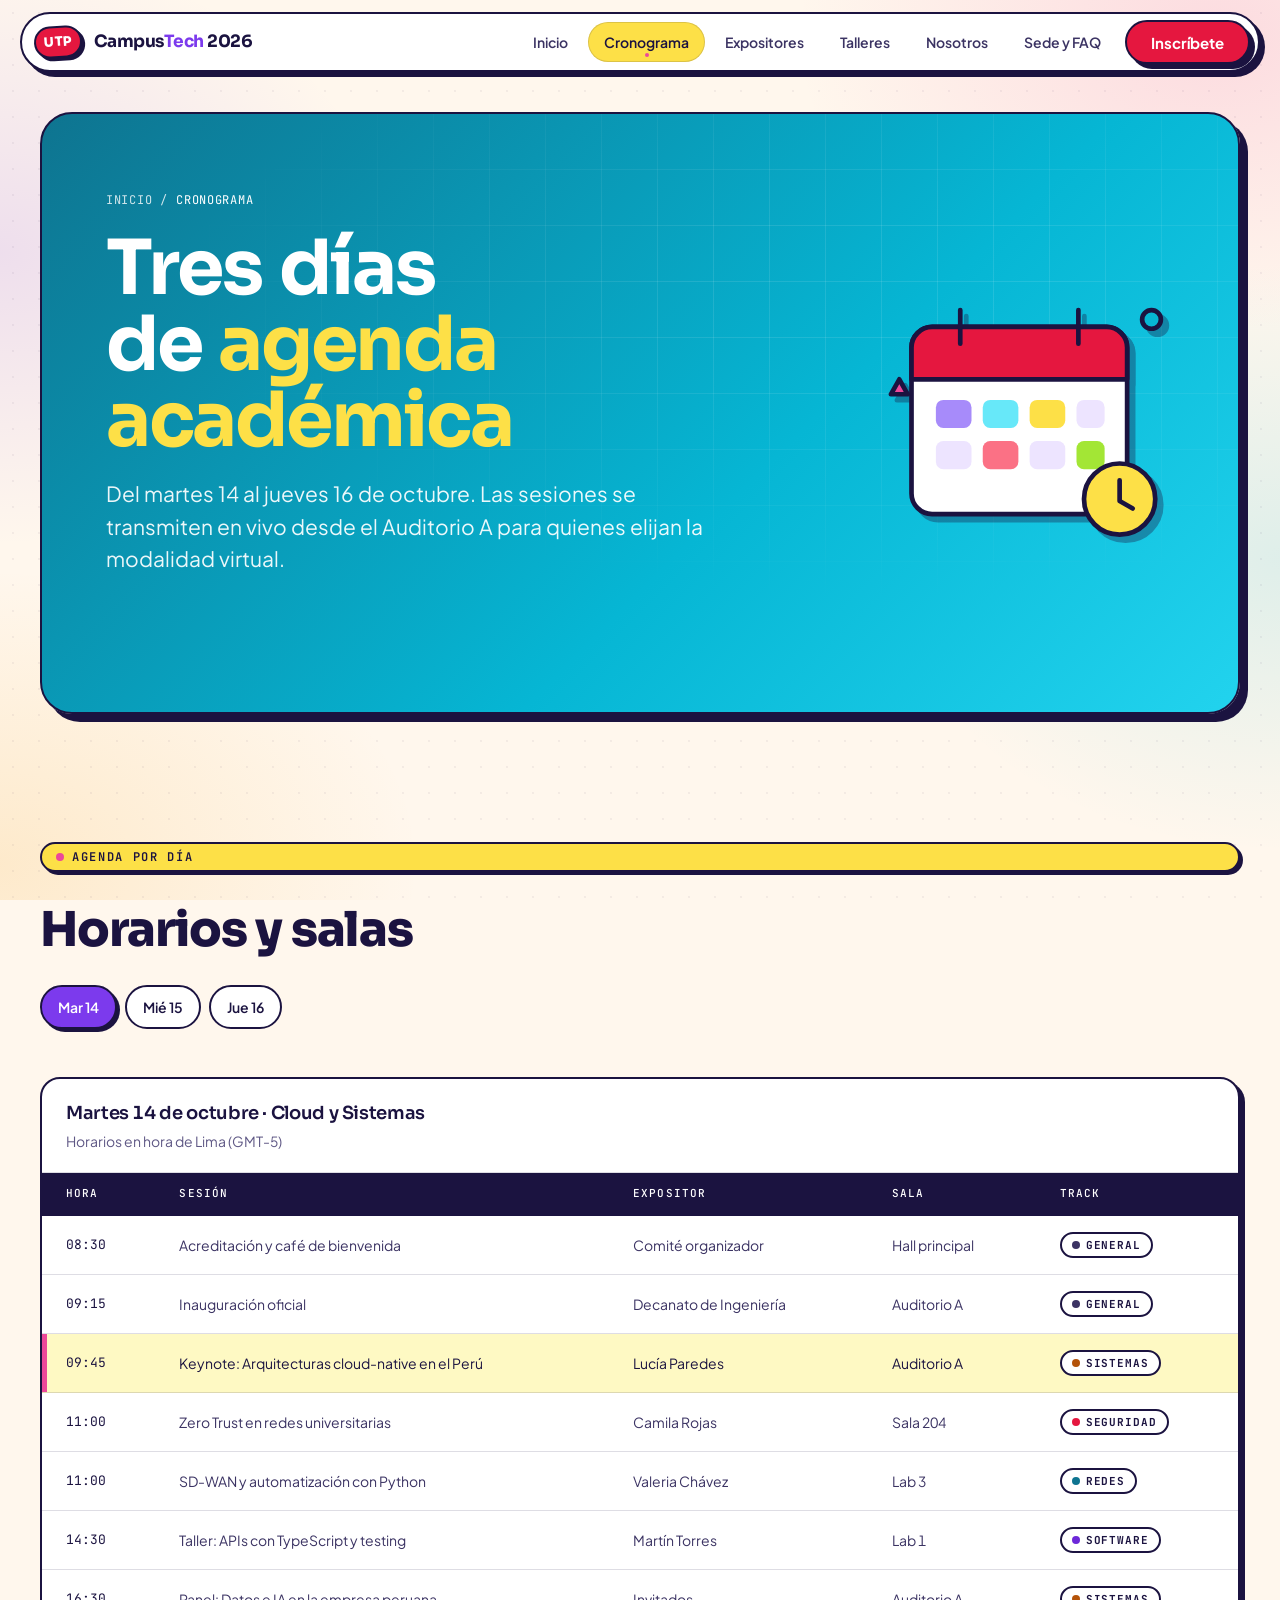
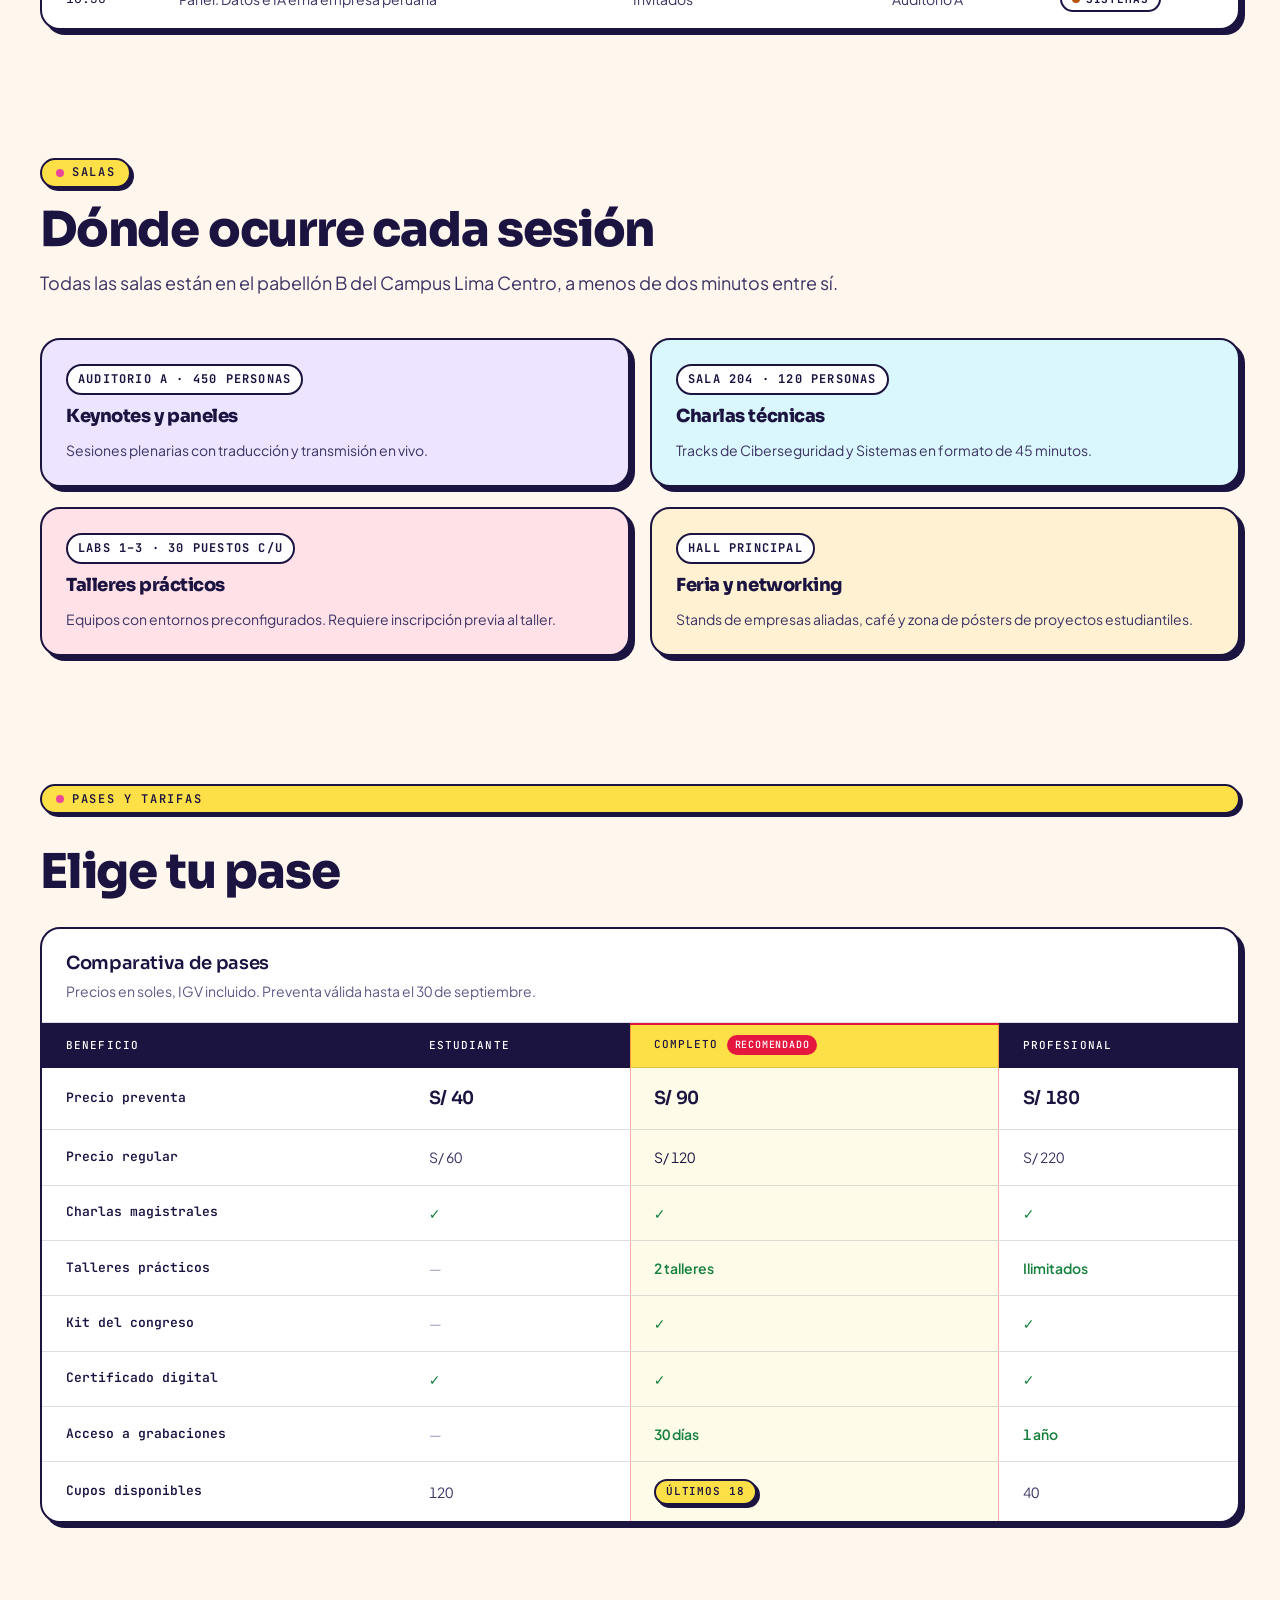
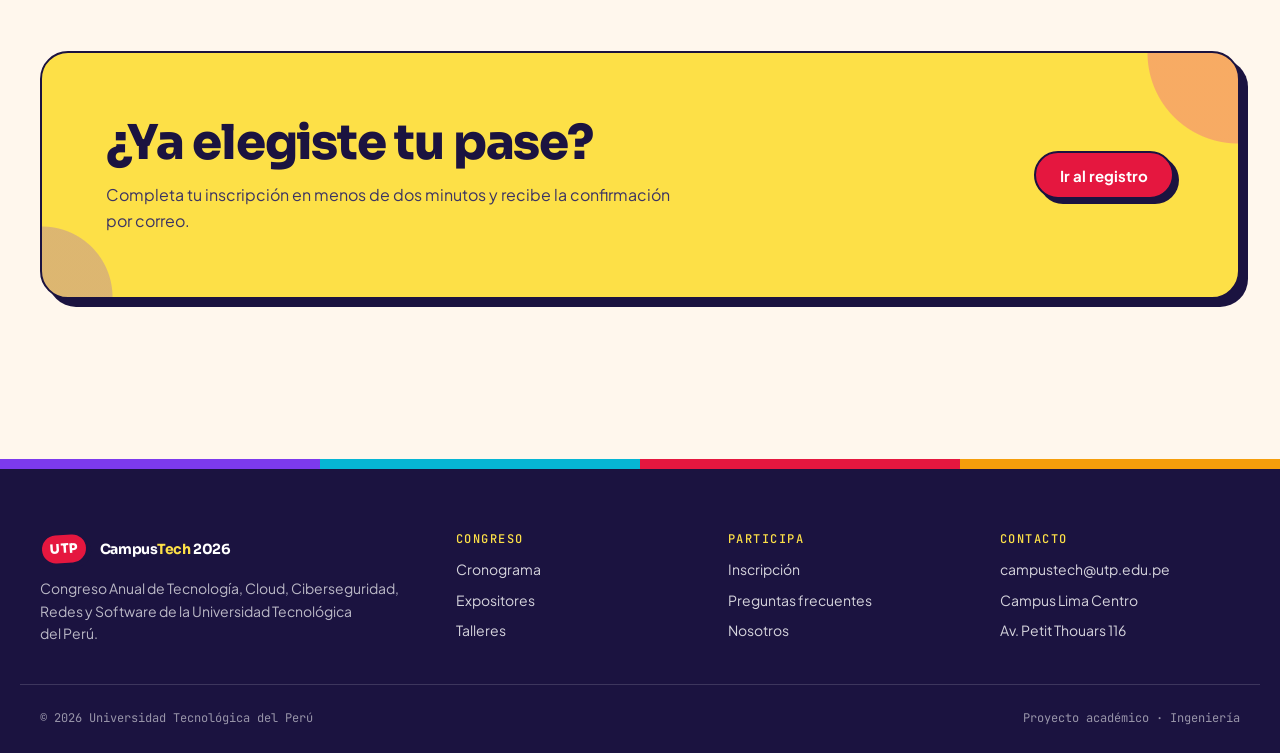
==== commit ccccbcdf: "feat(sesion-11): introduccion a JavaScript, variables y eventos base" ====
--- a/cronograma.html
+++ b/cronograma.html
@@ -13,7 +13,8 @@
   <link rel="stylesheet" href="css/responsive.css">
   <link rel="stylesheet" href="css/festival.css">
   <link rel="stylesheet" href="css/movil.css" media="(max-width: 767.98px)">
-  </head>
+  <script src="js/app.js" defer></script>
+</head>
 <body>
 
   <!-- ========== HEADER ========== -->
